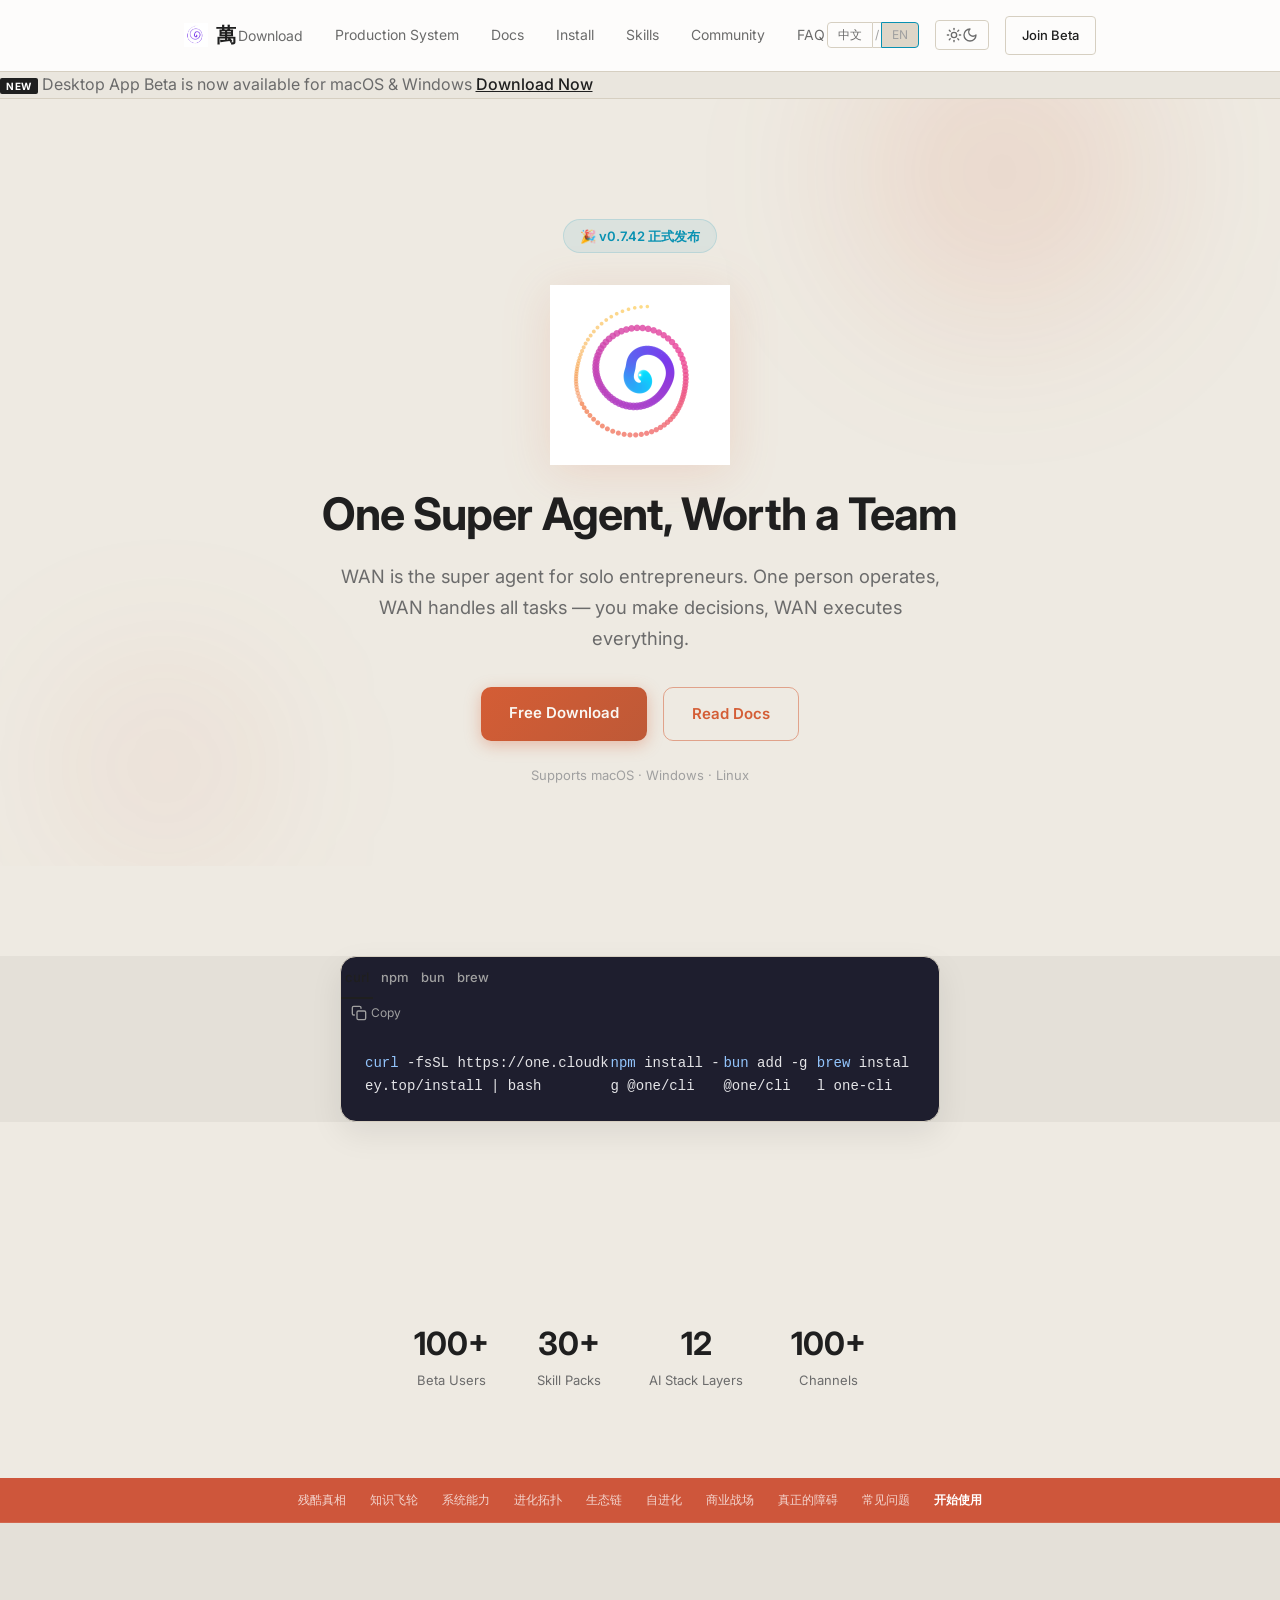
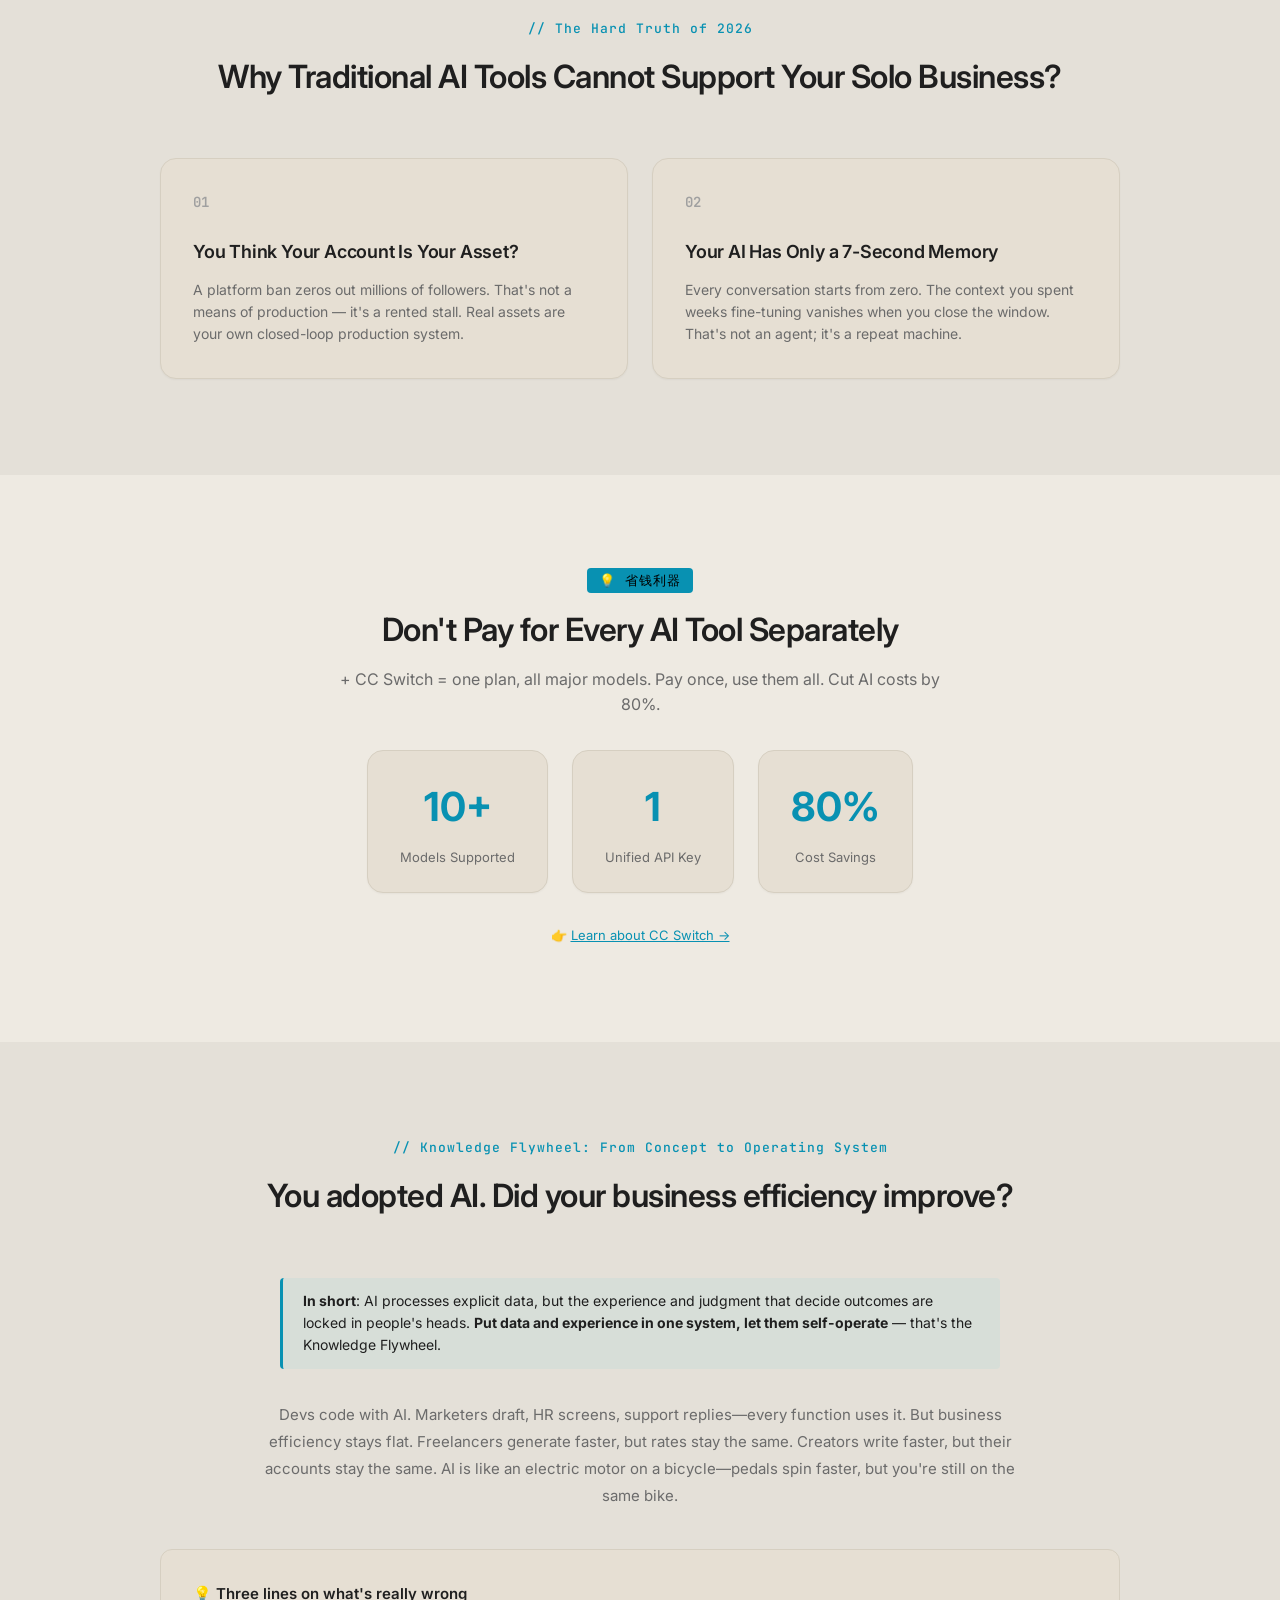
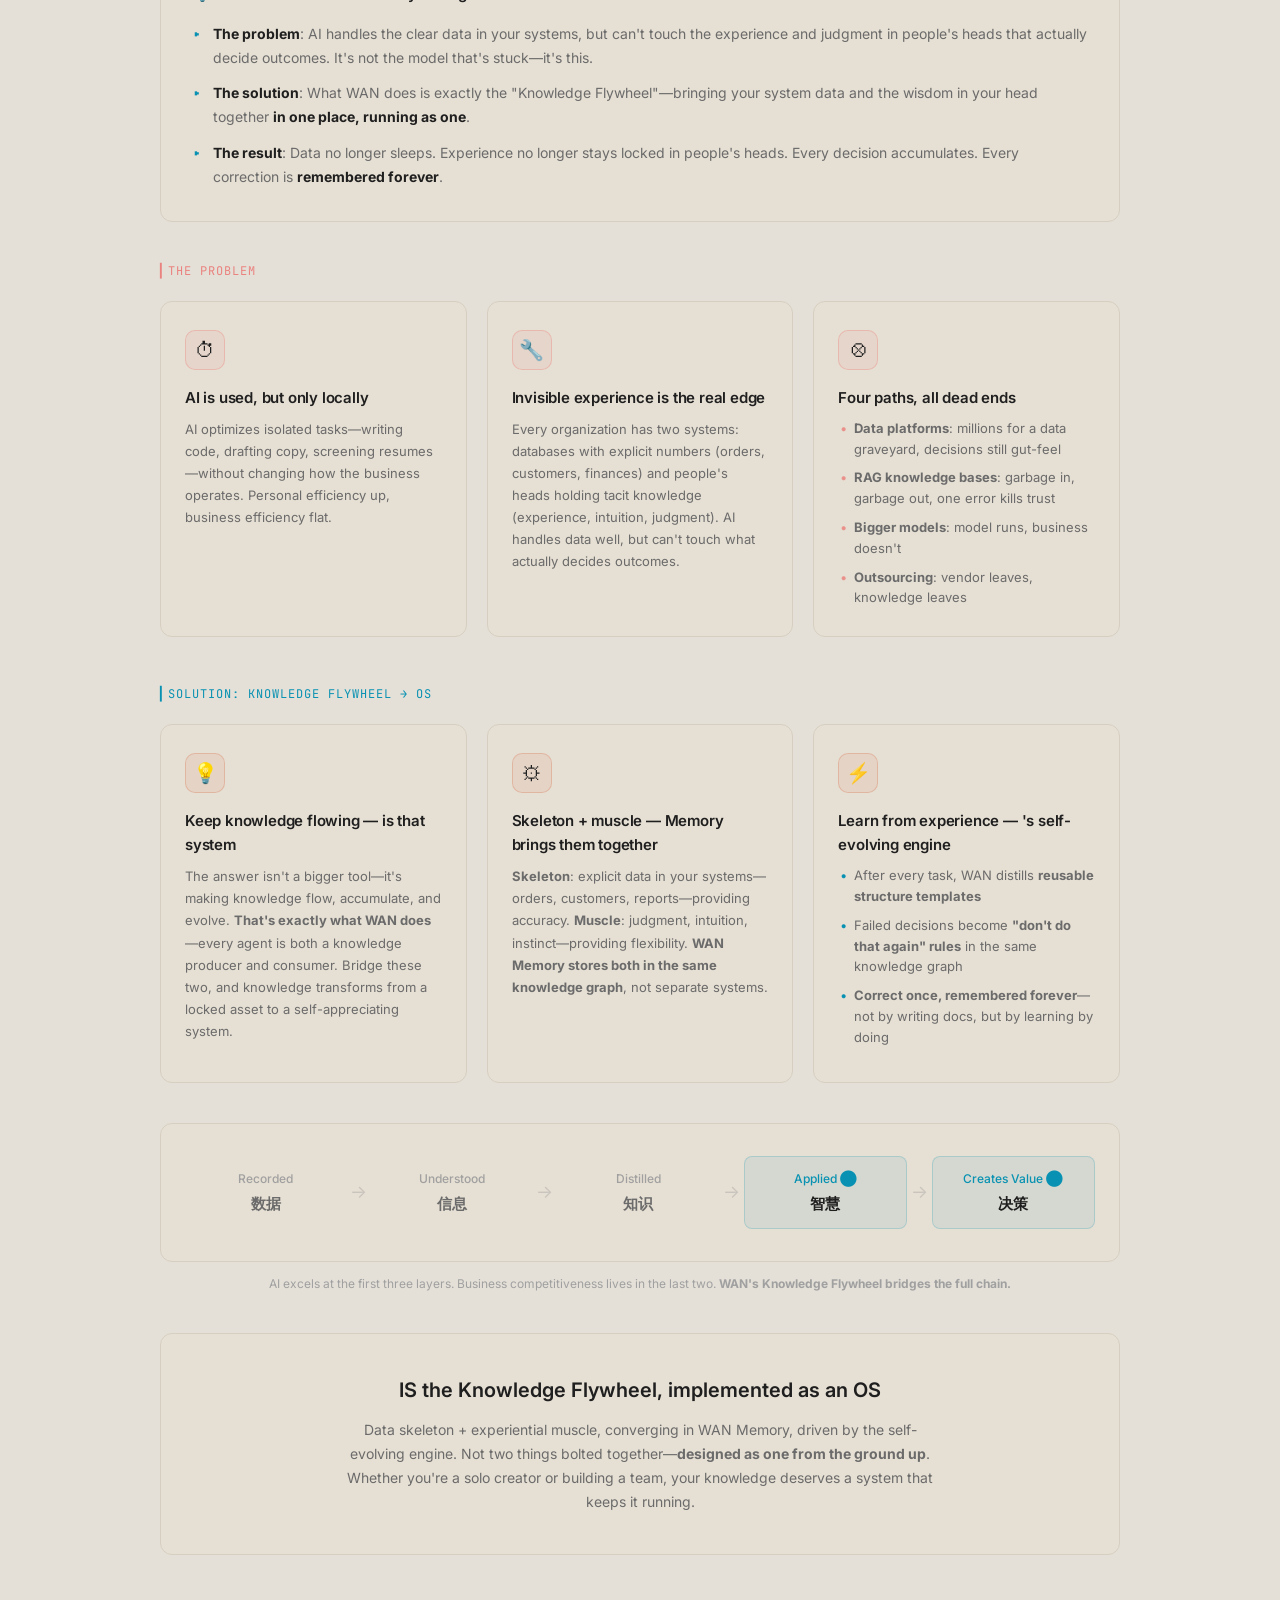
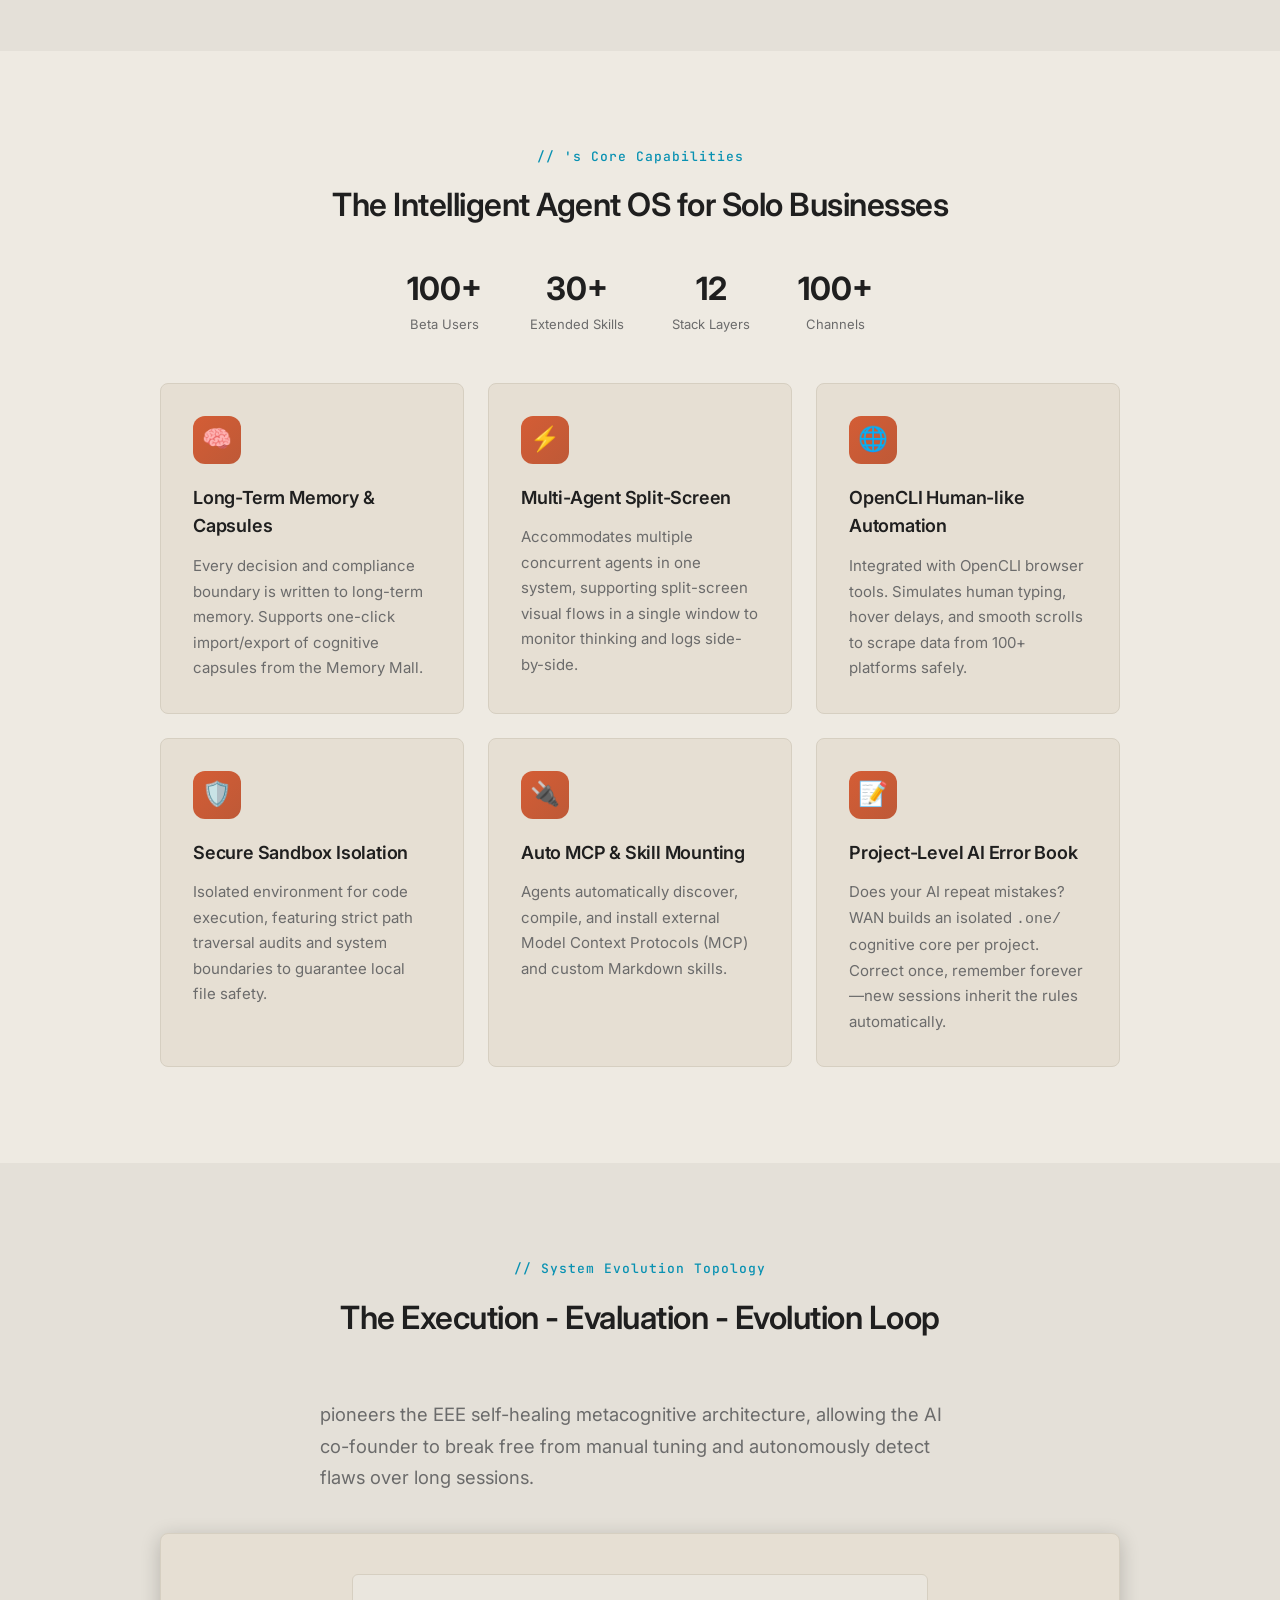
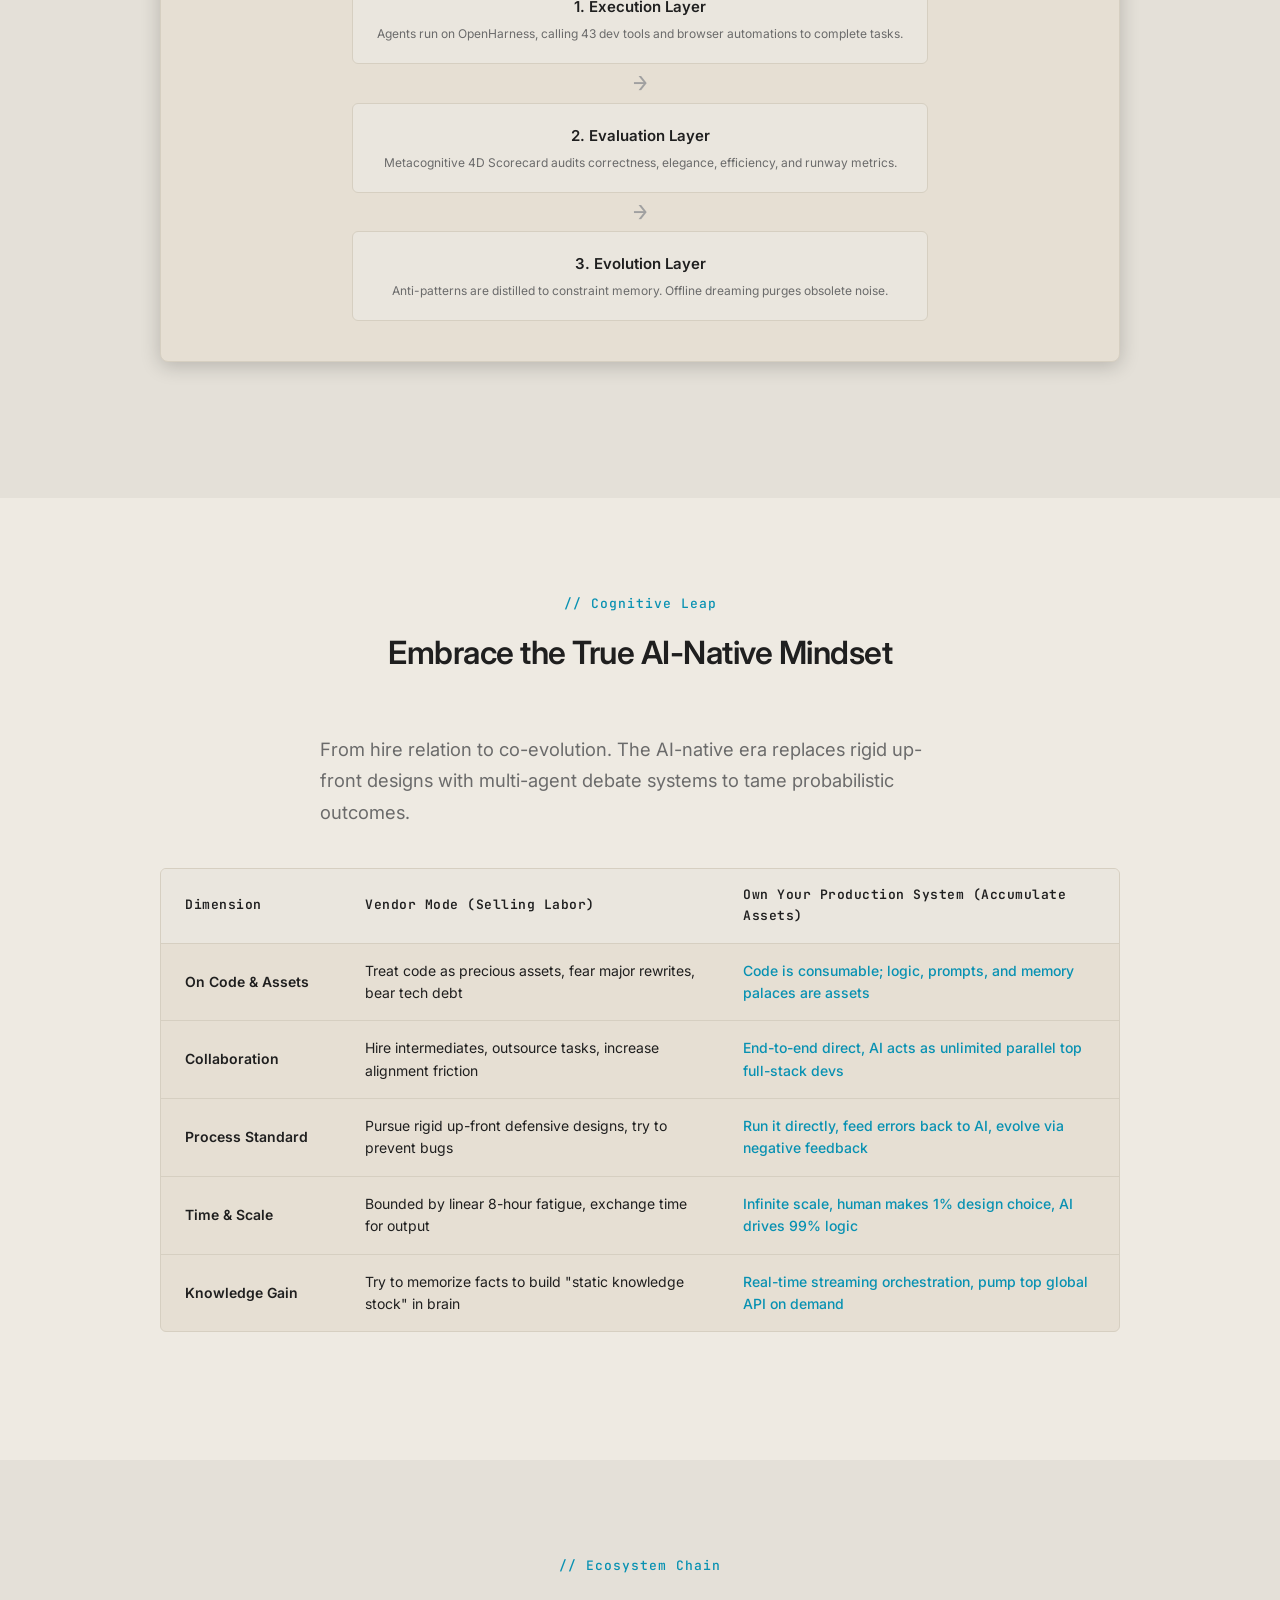
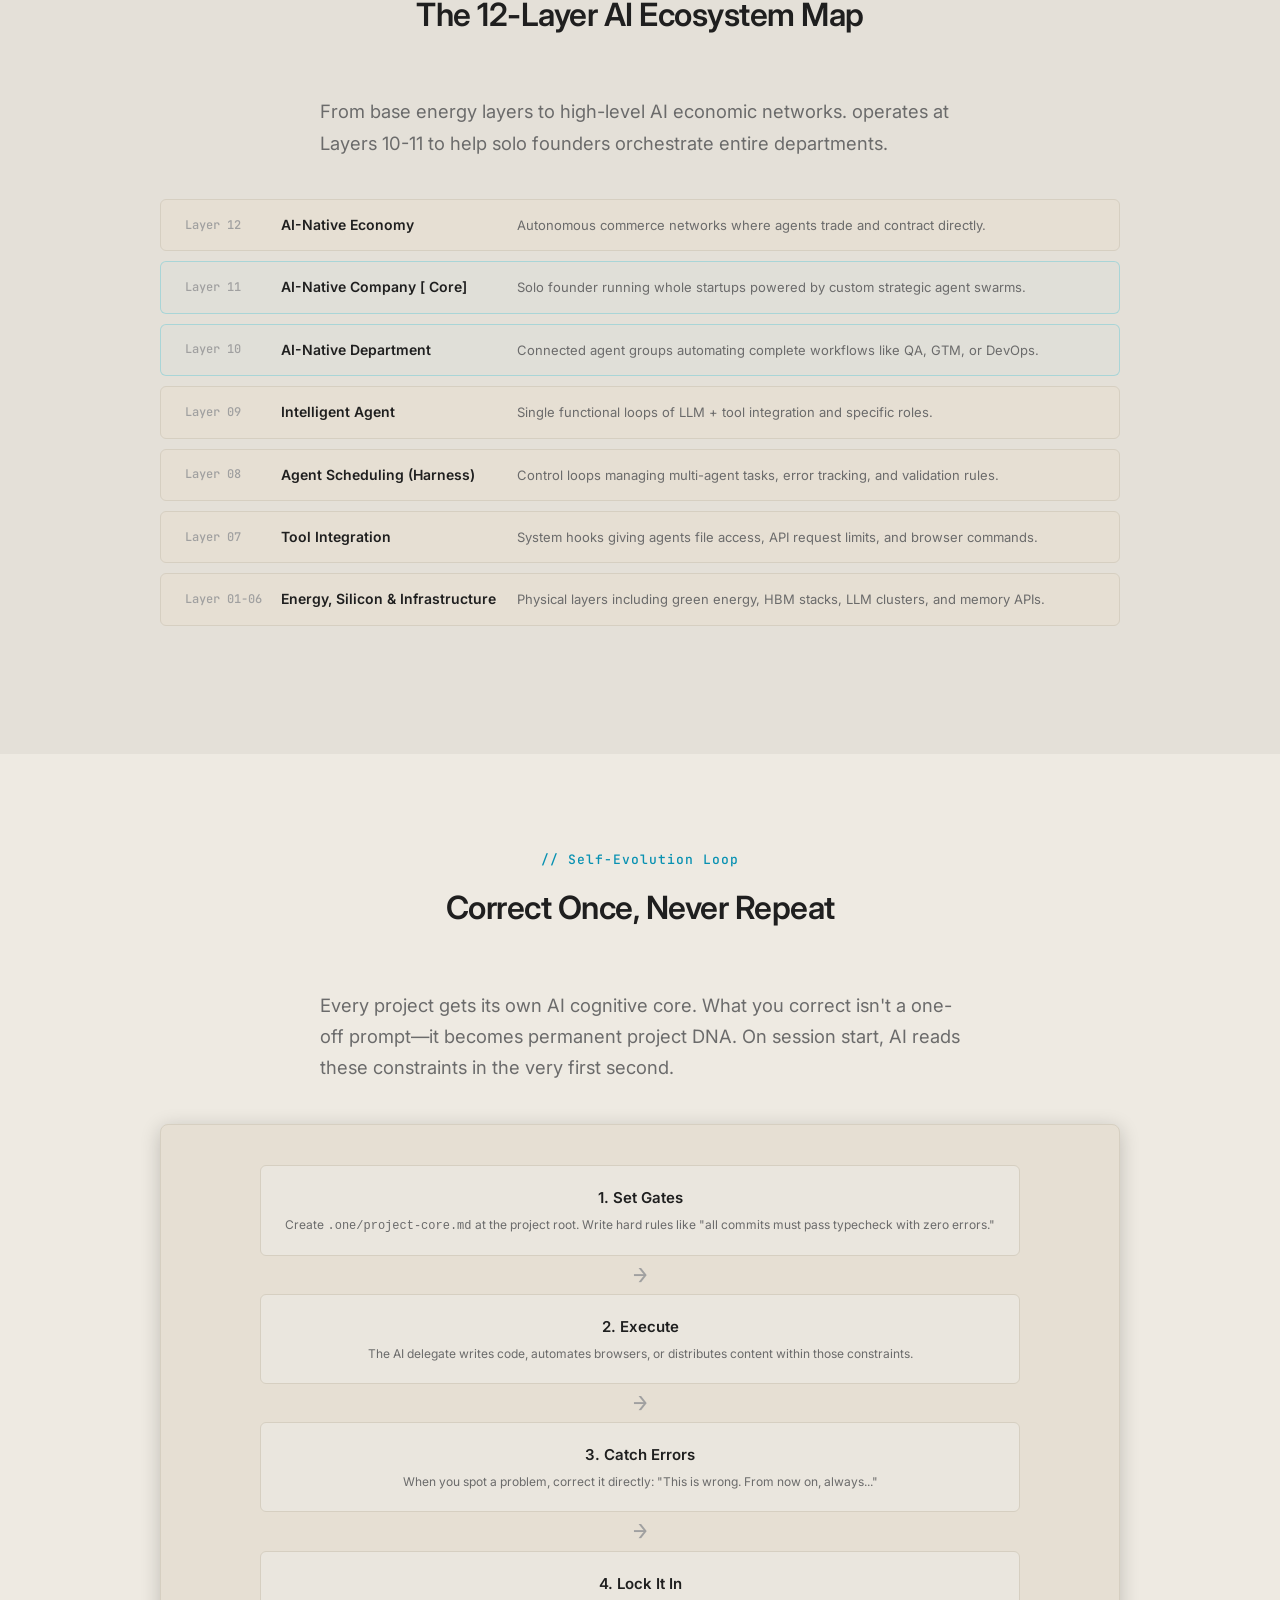
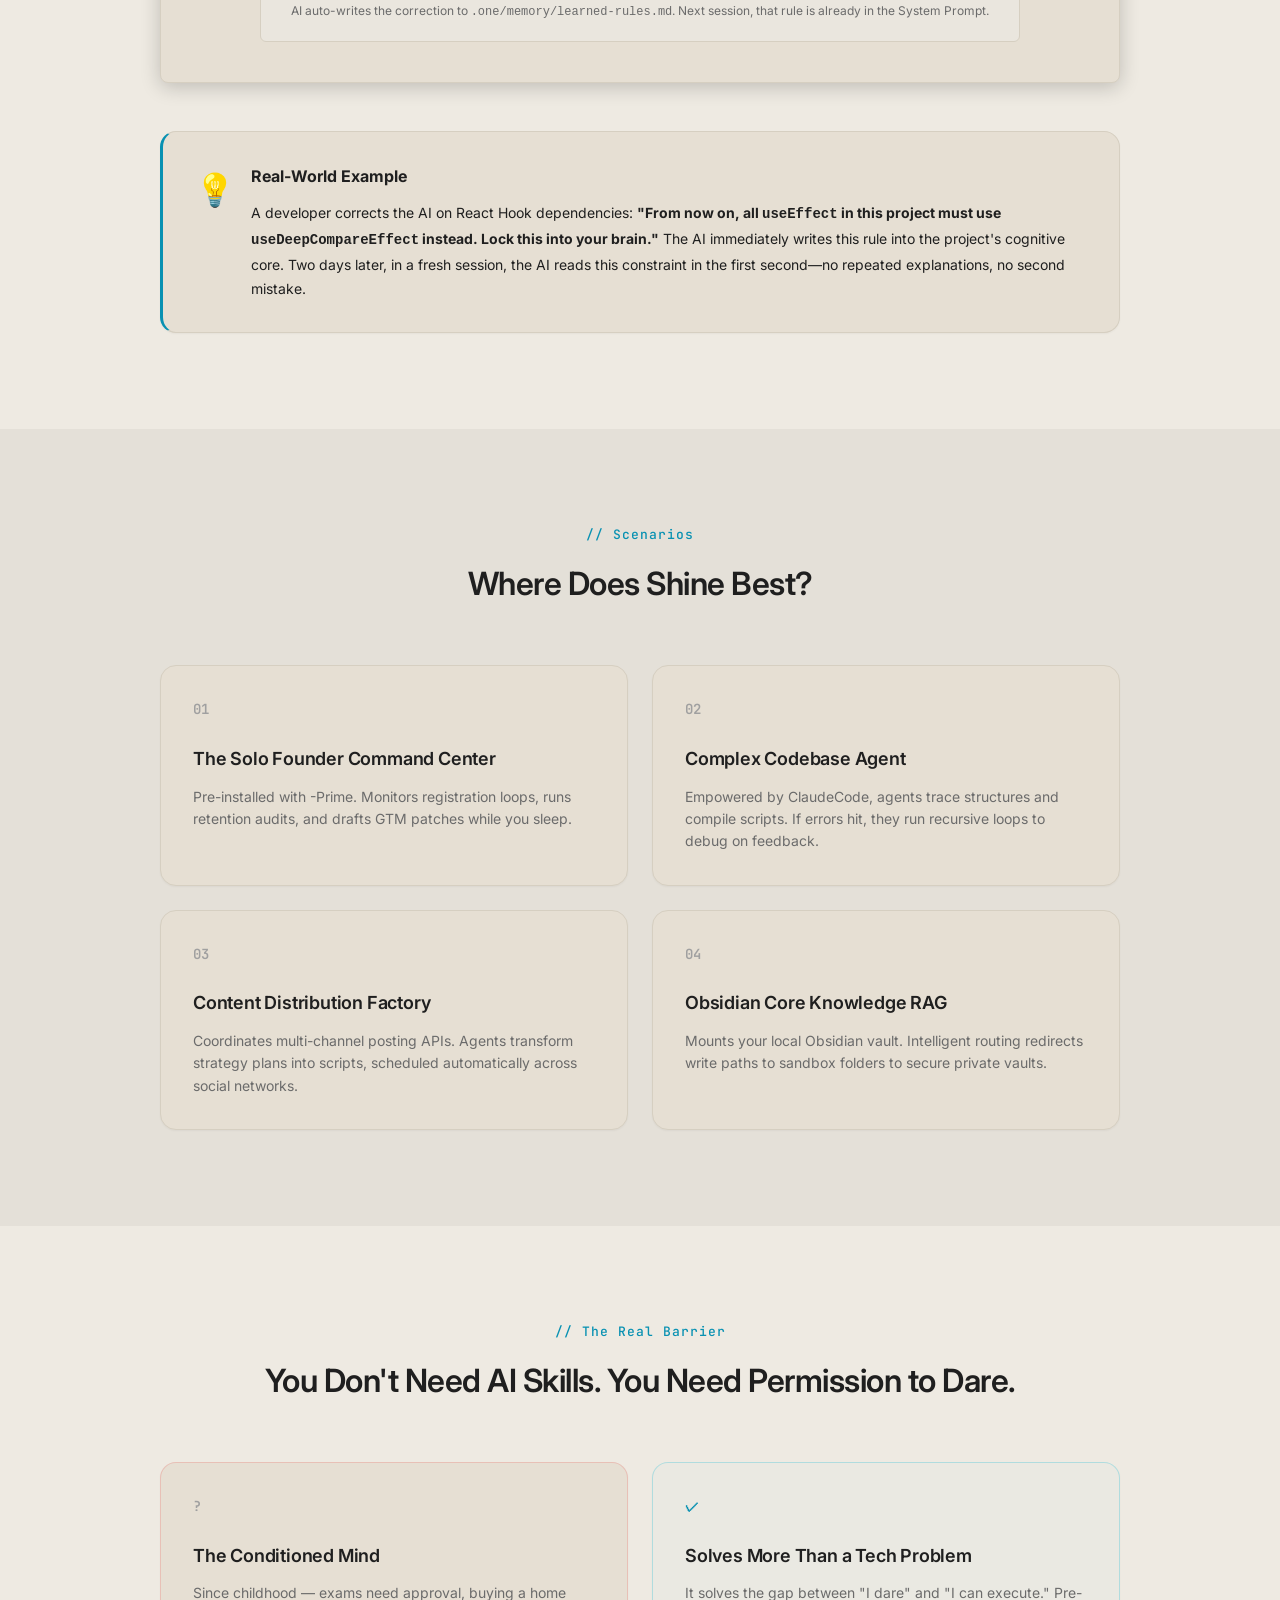
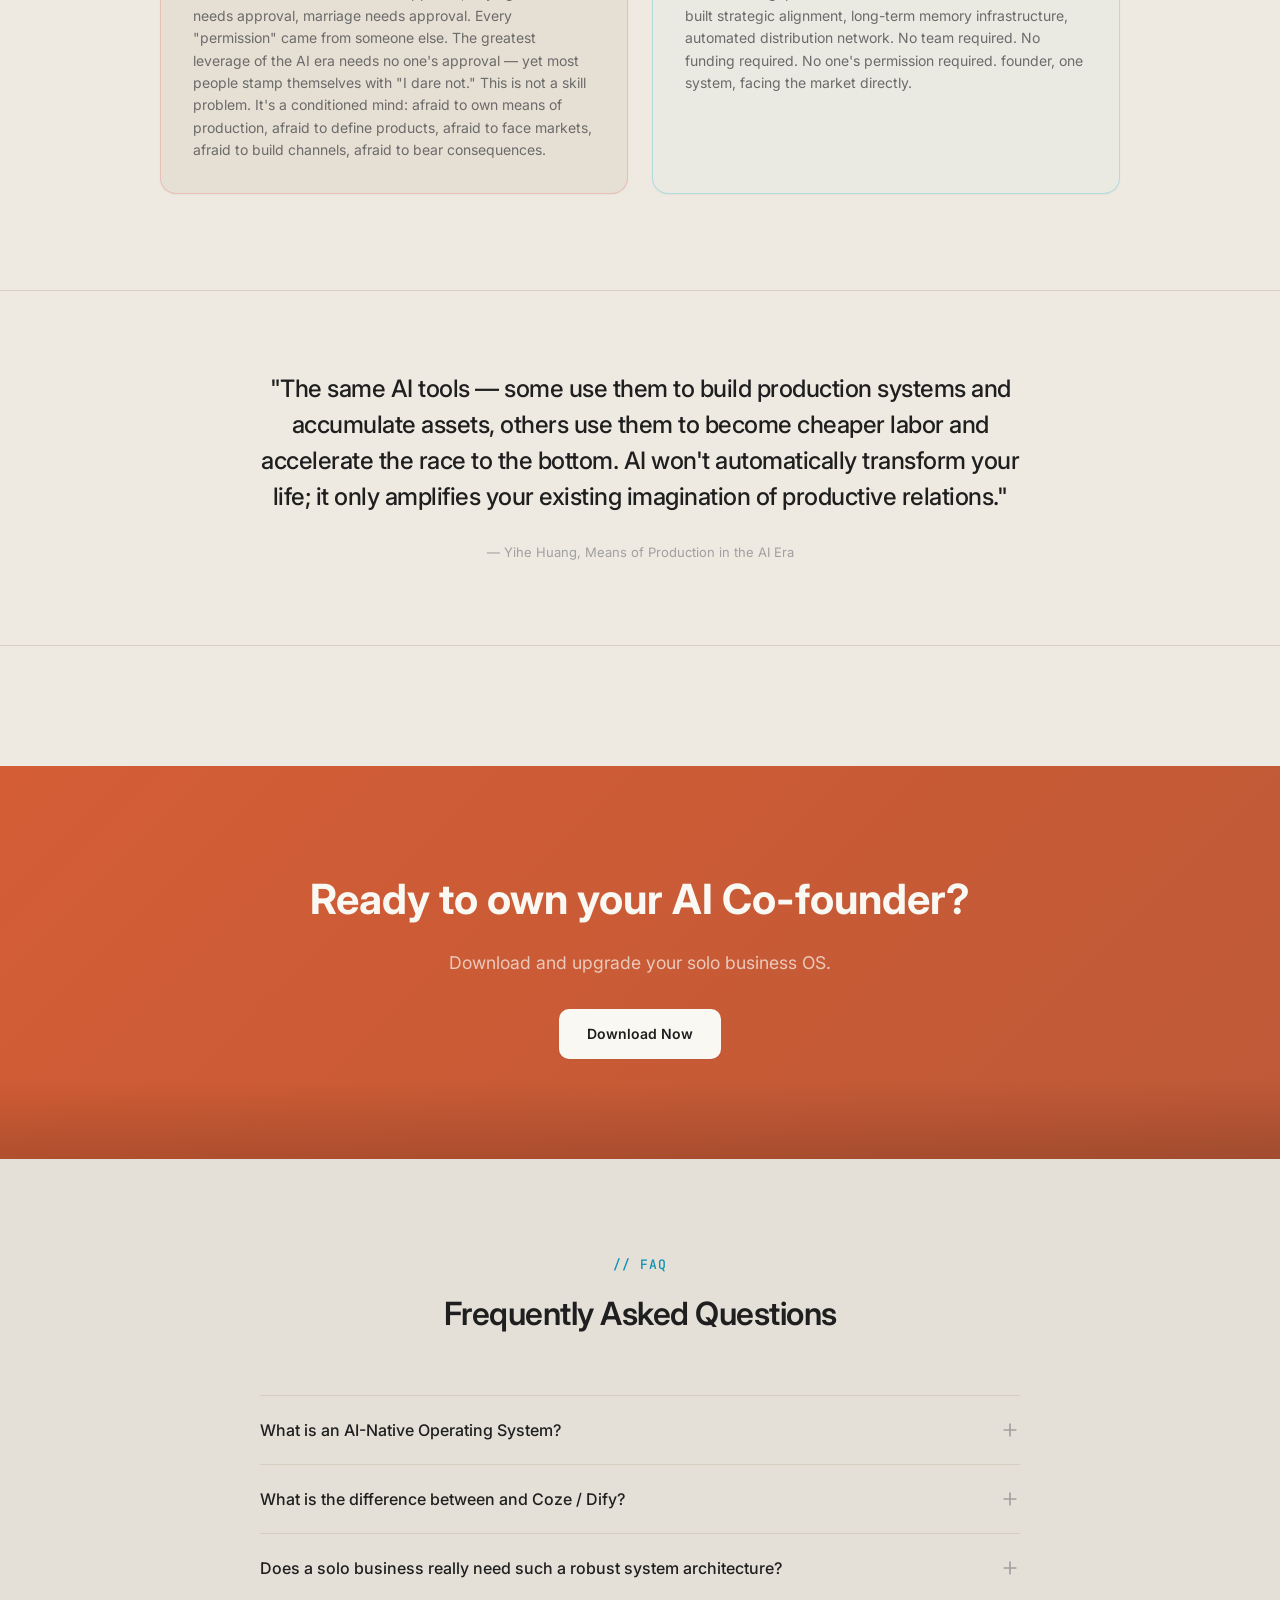
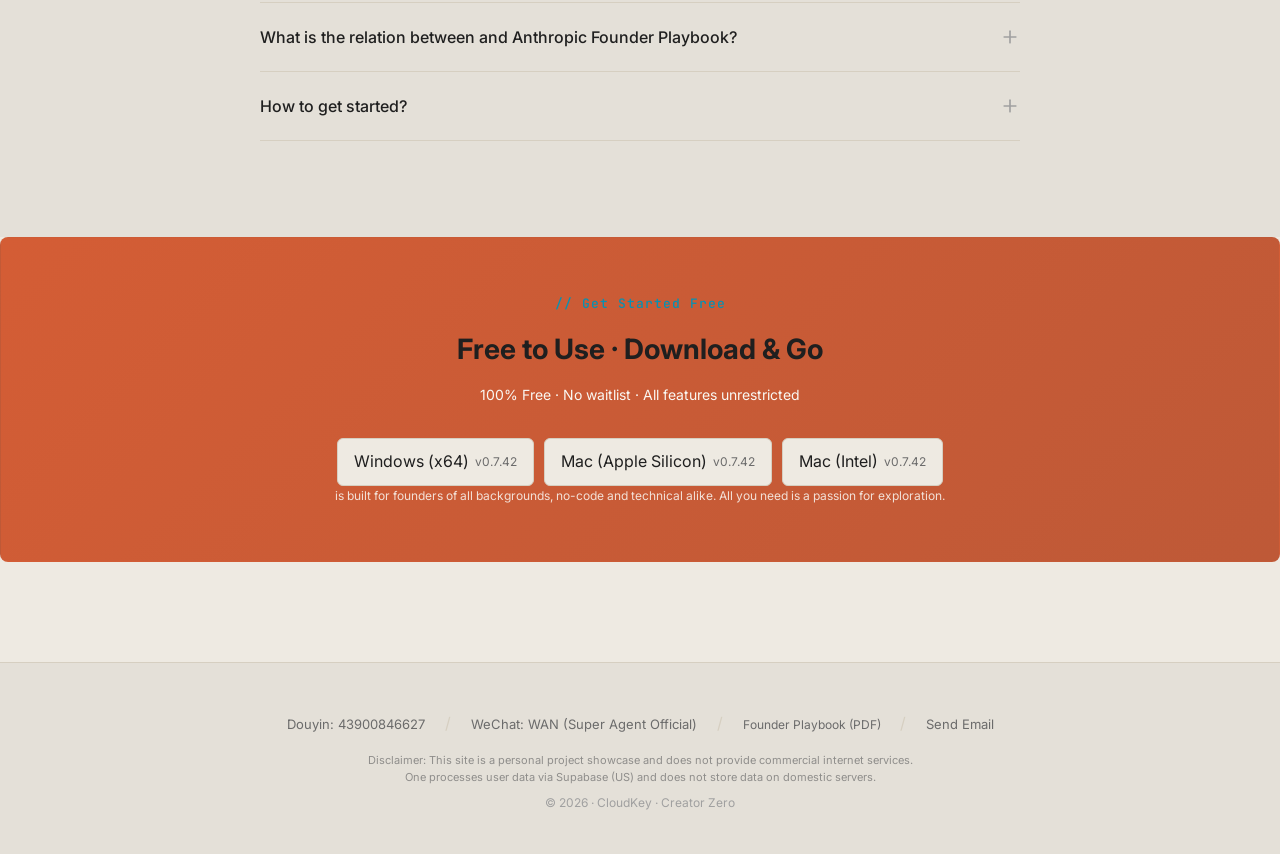
==== index.html @ 22bb90ff "chore: bump download links to v0.7.42" ====
<!DOCTYPE html>
<html lang="zh-CN">
<head>
 <meta charset="UTF-8">
 <meta name="viewport" content="width=device-width, initial-scale=1.0">
 <title>万 — 一人公司的超级智能体 · AI 原生操作系统</title>
 <meta name="description" content="万 是面向个体创业者的超级智能体。一人操作，万帮你完成所有工作——用超级智能体替代雇佣，一个人管理整个公司。支持多种主流AI模型统一调度。">
 <meta name="keywords" content="AI员工,一人公司,AI公司操作系统,AI团队管理,AI原生创业,个体创业,AI Workforce,OpenHarness,ClaudeCode,自进化,CCSwitch,多模型管理">
 
 <!-- hreflang for bilingual site -->
 <link rel="alternate" hreflang="zh-CN" href="https://one.cloudkey.top/">
 <link rel="alternate" hreflang="en" href="https://one.cloudkey.top/?lang=en">
 <link rel="alternate" hreflang="x-default" href="https://one.cloudkey.top/">

 <!-- Open Graph / Facebook / AI Crawlers -->
 <meta property="og:type" content="website">
 <meta property="og:url" content="https://one.cloudkey.top/">
 <meta property="og:title" content="万 — 一人公司的超级智能体 · AI 原生操作系统">
 <meta property="og:description" content="万 是面向个体创业者的超级智能体。一人操作，万帮你完成所有工作——用超级智能体替代雇佣，一个人管理整个公司。支持多种主流AI模型统一调度。">
 <meta property="og:image" content="https://one.cloudkey.top/assets/og-image.png">

 <!-- Twitter -->
 <meta property="twitter:card" content="summary_large_image">
 <meta property="twitter:url" content="https://one.cloudkey.top/">
 <meta property="twitter:title" content="万 — 一人公司的超级智能体 · AI 原生操作系统">
 <meta property="twitter:description" content="万 是面向个体创业者的超级智能体。一人操作，万帮你完成所有工作——用超级智能体替代雇佣，一个人管理整个公司。支持多种主流AI模型统一调度。">
 <meta property="twitter:image" content="https://one.cloudkey.top/assets/og-image.png">

 <!-- Modern Typography: Inter & JetBrains Mono -->
 <link rel="preconnect" href="https://fonts.googleapis.com">
 <link rel="preconnect" href="https://fonts.gstatic.com" crossorigin>
 <link href="https://fonts.googleapis.com/css2?family=Inter:wght@300;400;500;600;700&family=JetBrains+Mono:wght@400;500&display=swap" rel="stylesheet" media="print" onload="this.media='all'">
 <noscript><link href="https://fonts.googleapis.com/css2?family=Inter:wght@300;400;500;600;700&family=JetBrains+Mono:wght@400;500&display=swap" rel="stylesheet"></noscript>
 
 <link rel="stylesheet" href="assets/style.css?v=docs-margin960">
 <link rel="icon" type="image/png" href="/favicon.png">
 
 <script type="application/ld+json">
 {
 "@context": "https://schema.org",
 "@graph": [
 {
 "@type": "SoftwareApplication",
 "@id": "https://one.cloudkey.top/#software",
 "name": "万",
 "applicationCategory": "BusinessApplication",
 "operatingSystem": "macOS, Windows, Linux",
 "description": "WAN is the AI Company OS for solo entrepreneurs. AI employees replace hiring — strategy, operations, content, tech, and customer service, all coordinated by AI. WAN subscription, multiple mainstream AI models supported.",
 "url": "https://one.cloudkey.top",
 "softwareRequirements": "macOS, Windows, Linux",
 "applicationSuite": "OpenHarness Workstation",
 "featureList": "AI workforce management, long-term memory, multi-model orchestration, EEE self-evolution loop, 12-layer AI ecology, workflow automation, CC Switch model routing",
 "author": {
 "@type": "Person",
 "name": "0号元创世 (Creator Zero)"
 }
 },
 {
 "@type": "FAQPage",
 "@id": "https://one.cloudkey.top/#faq",
 "mainEntity": [
 {
 "@type": "Question",
 "name": "什么是 AI 原生操作系统？ / What is an AI-Native Operating System?",
 "acceptedAnswer": {
 "@type": "Answer",
 "text": "AI 原生操作系统是一个以大模型为内核、以长期记忆为底座、以策略对齐为约束的完整代码/任务执行环境。它让创始人从每天手动喂提示词升级为用公司战略驱动 AI 自主解决问题。 / An AI-Native Operating System is not just a chat dialog. It is a complete task execution environment with large models as its kernel, long-term memory as its foundation, and strategic alignment as its constraints."
 }
 },
 {
 "@type": "Question",
 "name": "万 和 Coze / Dify 有什么区别？ / What is the difference between WAN and Coze / Dify?",
 "acceptedAnswer": {
 "@type": "Answer",
 "text": "Coze 和 Dify 属于应用开发和工作流引擎平台，适合构建对话式机器人。而 WAN 是一个完整的 AI 原生操作系统（一人公司的经营中枢），深度整合了本地文件系统、浏览器自动化、长期记忆链条和多智能体分屏，提供系统级自动执行能力。 / Coze and Dify are workflow engine platforms. WAN is a complete AI-Native OS (command center for solo businesses) integrating local files, browser automations, memory chains, and multi-agent split-screen controls."
 }
 },
 {
 "@type": "Question",
 "name": "一人公司真的需要这么重的系统架构吗？ / Does a solo business really need such a robust system architecture?",
 "acceptedAnswer": {
 "@type": "Answer",
 "text": "在 AI 时代，没有系统架构的一人公司本质上是在用人的肉身精力对抗自动化流水线。万 的骨架能够让一个独立创始人拥有规范化团队的作战实力。 / A solo business without architecture uses human energy to compete with automation lines. WAN's skeleton enables a solo founder to have the operational strength of a structured team."
 }
 },
 {
 "@type": "Question",
 "name": "万 和 Anthropic 创始人手册是什么关系？ / What is the relation between WAN and Anthropic Founder Playbook?",
 "acceptedAnswer": {
 "@type": "Answer",
 "text": "Anthropic 发布的《创始人手册：打造 AI 原生创业公司》是新一代公司建设的方法论指引。万 则是这个方法论的直接落地系统——我们把手册中关于记忆、策略约束和自主决策的框架，内化为了 万 的系统原语。 / The Playbook is the blueprint; WAN is the engine implementing memory, policy constraints, and autonomous decision-making."
 }
 },
 {
 "@type": "Question",
 "name": "如何申请加入 Private Beta 体验？ / How to apply to join the Private Beta experience?",
 "acceptedAnswer": {
 "@type": "Answer",
 "text": "目前 万 处于 MVP 封闭公测阶段，首批仅限 100 个内测名额。填写本页最下方的申请表单即可进入等待名单。 / Currently, WAN is in the MVP private beta stage. Fill out the application form at the bottom of the page to join the waitlist."
 }
 },
 {
 "@type": "Question",
 "name": "万 需要为每个 AI 模型单独付费吗？ / Do I need to pay separately for each AI model in WAN?",
 "acceptedAnswer": {
 "@type": "Answer",
 "text": "不需要。万 集成了 CC Switch 多模型路由系统，一个方案即可调用多种主流AI模型，按需切换，无需为每个平台单独付费。 / No. WAN integrates CC Switch for multi-model routing — one plan covers multiple mainstream AI models. Switch between models freely without paying for each platform separately."
 }
 }
 ]
 }
 ]
 }
 </script>
</head>
<body class="theme-warm lang-zh">
 <script>
 // Immediately set language and theme from localStorage to avoid FOUC
 (function() {
 const savedLang = localStorage.getItem('one-lang');
 if (savedLang) {
 document.body.classList.remove('lang-zh', 'lang-en');
 document.body.classList.add('lang-' + savedLang);
 } else {
 const userLang = navigator.language || navigator.userLanguage;
 if (userLang && !userLang.startsWith('zh')) {
 document.body.classList.remove('lang-zh');
 document.body.classList.add('lang-en');
 }
 }
 // Unified theme system: theme-dark | theme-warm
 const savedTheme = localStorage.getItem('one-theme');
 const preferred = window.matchMedia('(prefers-color-scheme: light)').matches ? 'warm' : 'dark';
 const theme = savedTheme || preferred;
 document.body.classList.remove('theme-dark', 'theme-warm');
 document.body.classList.add('theme-' + theme);
 })();
 </script>
 <!-- Top Announcement Banner -->
 <div class="banner">
 <span class="banner-badge">NEW</span>
 <span class="banner-text">
 <span class="lang-zh">桌面应用 Beta 版现已推出，支持 macOS & Windows</span>
 <span class="lang-en">Desktop App Beta is now available for macOS & Windows</span>
 </span>
 <a href="javascript:void(0)" onclick="document.getElementById('downloadModal').classList.add('active')" class="banner-link">
 <span class="lang-zh">立即下载</span>
 <span class="lang-en">Download Now</span>
 </a>
 </div>

 <!-- Sticky Header -->
 <header class="header" id="main-header">
 <div class="wrapper">
 <a href="#" class="logo">
 <img src="assets/one_logo_mark.png" alt="萬 Logo" class="logo-img" width="24" height="24">
 <span>萬</span>
 </a>
 <nav class="nav-menu">
 <div class="nav-dropdown">
 <a href="javascript:void(0)">
 <span class="lang-zh">下载应用</span>
 <span class="lang-en">Download</span>
 </a>
 <div class="nav-dropdown-content">
 <a id="download-win" href="https://pub-50802a16630648dcab0c292c0d32d9fe.r2.dev/Wan%20Setup%200.7.42.exe">Windows (x64) v0.7.42</a>
 <a id="download-mac-arm" href="https://pub-50802a16630648dcab0c292c0d32d9fe.r2.dev/Wan-0.7.42-arm64.dmg">Mac (Apple Silicon) v0.7.42</a>
 <a id="download-mac-intel" href="https://pub-50802a16630648dcab0c292c0d32d9fe.r2.dev/Wan-0.7.42-x64.dmg">Mac (Intel) v0.7.42</a>
 </div>
 </div>
 <a href="#features">
 <span class="lang-zh">生产系统</span>
 <span class="lang-en">Production System</span>
 </a>
 <a href="docs.html">
 <span class="lang-zh">技术文档</span>
 <span class="lang-en">Docs</span>
 </a>
 <a href="install.html">
 <span class="lang-zh">安装指南</span>
 <span class="lang-en">Install</span>
 </a>
 <a href="store.html">
 <span class="lang-zh">技能集市</span>
 <span class="lang-en">Skills</span>
 </a>
 <a href="community.html">
 <span class="lang-zh">社区</span>
 <span class="lang-en">Community</span>
 </a>
 <a href="#faq">
 <span class="lang-zh">常见问题</span>
 <span class="lang-en">FAQ</span>
 </a>
 </nav>
 <div class="nav-actions">
 <div class="lang-toggle" id="lang-toggle">
 <button class="lang-btn active" data-lang="zh" onclick="setLanguage('zh')">中文</button>
 <span class="lang-divider">/</span>
 <button class="lang-btn" data-lang="en" onclick="setLanguage('en')">EN</button>
 </div> <button class="theme-toggle-btn" id="theme-toggle" aria-label="Toggle Theme">
 <svg class="icon-sun" width="16" height="16" viewBox="0 0 24 24" fill="none" stroke="currentColor" stroke-width="2" stroke-linecap="round" stroke-linejoin="round"><circle cx="12" cy="12" r="4"></circle><path d="M12 2v2"></path><path d="M12 20v2"></path><path d="M4.93 4.93l1.41 1.41"></path><path d="M17.66 17.66l1.41 1.41"></path><path d="M2 12h2"></path><path d="M20 12h2"></path><path d="M6.34 17.66l-1.41 1.41"></path><path d="M19.07 4.93l-1.41 1.41"></path></svg>
 <svg class="icon-moon" width="16" height="16" viewBox="0 0 24 24" fill="none" stroke="currentColor" stroke-width="2" stroke-linecap="round" stroke-linejoin="round"><path d="M12 3a6 6 0 0 0 9 9 9 9 0 1 1-9-9Z"></path></svg>
 </button>
 <a href="#waitlist" class="btn-nav">
 <span class="lang-zh">加入 Beta</span>
 <span class="lang-en">Join Beta</span>
 </a>
 </div>
 </div>
 </header>

 <!-- Main Container -->
 <div class="wrapper">

 <!-- Hero Section -->
 <!-- Hero Section — Warm SaaS Style -->
 <section class="hero" style="padding: 120px 24px 80px; text-align: center;">
 <div class="hero-glow hero-glow-1"></div>
 <div class="hero-glow hero-glow-2"></div>
 <div class="hero-badge">
 <span>🎉 v0.7.42 正式发布</span>
 </div>
 <img src="assets/one_logo_full.png" alt="萬 Logo" style="width: 180px; height: 180px; margin: 0 auto 16px; display: block; filter: drop-shadow(0 8px 24px rgba(212,93,53,0.15));">
 <h1 class="hero-title" style="margin: 24px auto 20px;">
 <span class="lang-zh">一个超级智能体，抵得上一个团队</span>
 <span class="lang-en">One Super Agent, Worth a Team</span>
 </h1>
 <p class="hero-sub" style="margin: 0 auto 32px; max-width: 600px;">
 <span class="lang-zh">万是面向个体创业者的超级智能体。一人操作，万帮你完成所有工作——你只做决策，万执行所有任务。</span>
 <span class="lang-en">WAN is the super agent for solo entrepreneurs. One person operates, WAN handles all tasks — you make decisions, WAN executes everything.</span>
 </p>
 <div class="hero-actions" style="display: flex; gap: 16px; justify-content: center; flex-wrap: wrap; margin-bottom: 24px;">
 <a href="javascript:void(0)" onclick="document.getElementById('downloadModal').classList.add('active')" class="btn-solid">
 <span class="lang-zh">免费下载</span>
 <span class="lang-en">Free Download</span>
 </a>
 <a href="docs.html" class="btn-outline">
 <span class="lang-zh">查看文档</span>
 <span class="lang-en">Read Docs</span>
 </a>
 </div>
 <p style="font-size: 13px; color: var(--text-dark);">
 <span class="lang-zh">支持 macOS · Windows · Linux</span>
 <span class="lang-en">Supports macOS · Windows · Linux</span>
 </p>
 </section>

 <!-- Command Installation Panel -->
 <section class="installation-section">
 <div class="terminal-card">
 <div class="terminal-header">
 <div class="tab-list">
 <button class="tab-btn active" data-tab="curl">curl</button>
 <button class="tab-btn" data-tab="npm">npm</button>
 <button class="tab-btn" data-tab="bun">bun</button>
 <button class="tab-btn" data-tab="brew">brew</button>
 </div>
 <div class="copy-container">
 <button id="copy-btn" class="copy-action-btn" title="复制代码">
 <svg width="16" height="16" viewBox="0 0 24 24" fill="none" stroke="currentColor" stroke-width="2" stroke-linecap="round" stroke-linejoin="round" class="icon-copy"><rect x="9" y="9" width="13" height="13" rx="2" ry="2"></rect><path d="M5 15H4a2 2 0 0 1-2-2V4a2 2 0 0 1 2-2h9a2 2 0 0 1 2 2v1"></path></svg>
 <span class="copy-text">
 <span class="lang-zh">复制</span>
 <span class="lang-en">Copy</span>
 </span>
 </button>
 </div>
 </div>
 <div class="terminal-body">
 <div class="tab-pane active" id="pane-curl">
 <code class="code-line"><span class="c-muted">curl</span> -fsSL https://one.cloudkey.top/install | <span class="c-highlight">bash</span></code>
 </div>
 <div class="tab-pane" id="pane-npm">
 <code class="code-line"><span class="c-muted">npm</span> install -g <span class="c-highlight">@one/cli</span></code>
 </div>
 <div class="tab-pane" id="pane-bun">
 <code class="code-line"><span class="c-muted">bun</span> add -g <span class="c-highlight">@one/cli</span></code>
 </div>
 <div class="tab-pane" id="pane-brew">
 <code class="code-line"><span class="c-muted">brew</span> install <span class="c-highlight">one-cli</span></code>
 </div>
 </div>
 </div>
 </section>

 <!-- Social Proof -->
 <section class="section" style="text-align: center; margin-top: 48px;">
 <div style="display: flex; gap: 48px; justify-content: center; flex-wrap: wrap; align-items: center;">
 <div>
 <div style="font-size: 2rem; font-weight: 700; color: var(--text);">100+</div>
 <div style="font-size: 13px; color: var(--text-muted);">
 <span class="lang-zh">内测用户</span>
 <span class="lang-en">Beta Users</span>
 </div>
 </div>
 <div>
 <div style="font-size: 2rem; font-weight: 700; color: var(--text);">30+</div>
 <div style="font-size: 13px; color: var(--text-muted);">
 <span class="lang-zh">扩展技能</span>
 <span class="lang-en">Skill Packs</span>
 </div>
 </div>
 <div>
 <div style="font-size: 2rem; font-weight: 700; color: var(--text);">12</div>
 <div style="font-size: 13px; color: var(--text-muted);">
 <span class="lang-zh">产业链层级</span>
 <span class="lang-en">AI Stack Layers</span>
 </div>
 </div>
 <div>
 <div style="font-size: 2rem; font-weight: 700; color: var(--text);">100+</div>
 <div style="font-size: 13px; color: var(--text-muted);">
 <span class="lang-zh">渠道覆盖</span>
 <span class="lang-en">Channels</span>
 </div>
 </div>
 </div>
 </section>

 <!-- Anchor Nav -->
 <nav class="anchor-nav" id="anchorNav">
 <a href="#truth">残酷真相</a>
 <a href="#flywheel">知识飞轮</a>
 <a href="#features">系统能力</a>
 <a href="#evolution">进化拓扑</a>
 <a href="#ecosystem">生态链</a>
 <a href="#loop">自进化</a>
 <a href="#scenarios">商业战场</a>
 <a href="#barrier">真正的障碍</a>
 <a href="#faq">常见问题</a>
 <a href="#waitlist">开始使用</a>
 </nav>

 <!-- Crucial Pain Points — condensed to a single hard-hitting block -->
 <section class="section pain-points" id="truth">
 <div class="section-header">
 <span class="section-tag">
 <span class="lang-zh">// 2026 年的残酷真相</span>
 <span class="lang-en">// The Hard Truth of 2026</span>
 </span>
 <h2>
 <span class="lang-zh">为什么传统的 AI 工具无法支撑起你的一人公司？</span>
 <span class="lang-en">Why Traditional AI Tools Cannot Support Your Solo Business?</span>
 </h2>
 </div>
 <div class="grid grid-2">
 <div class="card card-pain">
 <div class="card-num">01</div>
 <h3>
 <span class="lang-zh">你以为账号是你的资产？</span>
 <span class="lang-en">You Think Your Account Is Your Asset?</span>
 </h3>
 <p>
 <span class="lang-zh">平台一封，百万粉丝归零。那不是生产资料，那是租来的摊位。真正的生产资料，是一套属于你自己的、可持续运转的生产系统——从内容产出、分发触达到复盘迭代，闭环掌控在自己手里。</span>
 <span class="lang-en">A platform ban zeros out millions of followers. That's not a means of production — it's a rented stall. Real assets are your own closed-loop production system.</span>
 </p>
 </div>
 <div class="card card-pain">
 <div class="card-num">02</div>
 <h3>
 <span class="lang-zh">你的 AI 只有 7 秒记忆</span>
 <span class="lang-en">Your AI Has Only a 7-Second Memory</span>
 </h3>
 <p>
 <span class="lang-zh">每次对话都从零开始。花了几周调试的上下文，关掉窗口就全部归零。这不叫智能体，这只是一台复读机。</span>
 <span class="lang-en">Every conversation starts from zero. The context you spent weeks fine-tuning vanishes when you close the window. That's not an agent; it's a repeat machine.</span>
 </p>
 </div>
 </div>
 </section>

 <!-- CC Switch Cost Saver -->
 <section class="section" style="background: var(--bg-dark);" id="flywheel">
 <div class="section-header" style="margin-bottom: 32px;">
 <span class="section-tag">
 <span style="background: var(--accent); color: #000; padding: 4px 12px; border-radius: 4px;">💡 省钱利器</span>
 </span>
 <h2 style="margin-top: 12px;">
 <span class="lang-zh">你不需要为每个 AI 工具单独付费</span>
 <span class="lang-en">Don't Pay for Every AI Tool Separately</span>
 </h2>
 <p style="max-width: 640px; margin: 12px auto 0; color: var(--text-muted);">
 <span class="lang-zh"> + CC Switch = 一个方案，调用所有主流模型。按需切换，成本直降 80%。</span>
 <span class="lang-en"> + CC Switch = one plan, all major models. Pay once, use them all. Cut AI costs by 80%.</span>
 </p>
 </div>
 <div style="display: flex; gap: 24px; justify-content: center; flex-wrap: wrap;">
 <div class="card" style="text-align: center; padding: 24px 32px; min-width: 140px;">
 <div style="font-size: 2.5rem; font-weight: 700; color: var(--accent);">10+</div>
 <div style="font-size: 13px; color: var(--text-muted); margin-top: 8px;">
 <span class="lang-zh">主流模型覆盖</span>
 <span class="lang-en">Models Supported</span>
 </div>
 </div>
 <div class="card" style="text-align: center; padding: 24px 32px; min-width: 140px;">
 <div style="font-size: 2.5rem; font-weight: 700; color: var(--accent);">1</div>
 <div style="font-size: 13px; color: var(--text-muted); margin-top: 8px;">
 <span class="lang-zh">统一 API 密钥</span>
 <span class="lang-en">Unified API Key</span>
 </div>
 </div>
 <div class="card" style="text-align: center; padding: 24px 32px; min-width: 140px;">
 <div style="font-size: 2.5rem; font-weight: 700; color: var(--accent);">80%</div>
 <div style="font-size: 13px; color: var(--text-muted); margin-top: 8px;">
 <span class="lang-zh">成本节约</span>
 <span class="lang-en">Cost Savings</span>
 </div>
 </div>
 </div>
 <div style="margin-top: 32px; font-size: 13px; color: var(--text-muted); text-align: center;">
 <span class="lang-zh">👉 <a href="https://ccswitch.io" target="_blank" style="color: var(--accent); text-decoration: underline;">了解 CC Switch →</a></span>
 <span class="lang-en">👉 <a href="https://ccswitch.io" target="_blank" style="color: var(--accent); text-decoration: underline;">Learn about CC Switch →</a></span>
 </div>
 </section>

 <!-- WAN's Positioning: Knowledge Flywheel Modular Layout -->
 <section class="section production-system">
 <div class="section-header">
 <span class="section-tag">
 <span class="lang-zh">// 知识飞轮：从理念到操作系统</span>
 <span class="lang-en">// Knowledge Flywheel: From Concept to Operating System</span>
 </span>
 <h2>
 <span class="lang-zh">你上了 AI，经营效率变了吗？</span>
 <span class="lang-en">You adopted AI. Did your business efficiency improve?</span>
 </h2>
 </div>

 <div class="tldr-box" style="max-width: 720px; margin: 0 auto 32px; padding: 12px 20px; background: rgba(6, 182, 212, 0.06); border-left: 3px solid var(--accent); border-radius: 4px; font-size: 14px; line-height: 1.6;">
 <span class="lang-zh"><strong>一句话</strong>：AI 帮你处理明面上的数据，但真正决定输赢的经验和判断力被锁在人脑里。<strong>把数据和经验放在同一个系统里，让它们自我运转</strong>——这就是知识飞轮。</span>
 <span class="lang-en"><strong>In short</strong>: AI processes explicit data, but the experience and judgment that decide outcomes are locked in people's heads. <strong>Put data and experience in one system, let them self-operate</strong> — that's the Knowledge Flywheel.</span>
 </div>

 <p class="narrow-text" style="margin-bottom: 40px;">
 <span class="lang-zh">程序员用 AI 写代码，市场部做方案，HR 筛简历，客服回消息——每个环节都在用。但经营效率没变。自由设计师出图快了，报价不变；自媒体人写稿快了，账号不变。AI 像给自行车装了个电动马达——踏板转得快了，但车还是那辆车。</span>
 <span class="lang-en">Devs code with AI. Marketers draft, HR screens, support replies—every function uses it. But business efficiency stays flat. Freelancers generate faster, but rates stay the same. Creators write faster, but their accounts stay the same. AI is like an electric motor on a bicycle—pedals spin faster, but you're still on the same bike.</span>
 </p>

 <!-- Core Insights -->
 <div class="core-insight">
 <h3><span class="lang-zh">💡 三句话说清问题在哪</span><span class="lang-en">💡 Three lines on what's really wrong</span></h3>
 <div class="core-insight-items">
 <p>
 <span class="lang-zh"><strong>问题</strong>：AI 能处理系统里明明白白的数据，但啃不动人脑子里那些真正决定输赢的经验和判断力。卡住的不是模型，是这个。</span>
 <span class="lang-en"><strong>The problem</strong>: AI handles the clear data in your systems, but can't touch the experience and judgment in people's heads that actually decide outcomes. It's not the model that's stuck—it's this.</span>
 </p>
 <p>
 <span class="lang-zh"><strong>解法</strong>：万 做的就是"知识飞轮"——把你系统里的数据和脑子里的经验，放在<strong>同一个地方运转</strong>。</span>
 <span class="lang-en"><strong>The solution</strong>: What WAN does is exactly the "Knowledge Flywheel"—bringing your system data and the wisdom in your head together <strong>in one place, running as one</strong>.</span>
 </p>
 <p>
 <span class="lang-zh"><strong>结果</strong>：数据不再沉睡，经验不再锁在人脑里。每次决策都在沉淀，每次修正都被<strong>永久记住</strong>。</span>
 <span class="lang-en"><strong>The result</strong>: Data no longer sleeps. Experience no longer stays locked in people's heads. Every decision accumulates. Every correction is <strong>remembered forever</strong>.</span>
 </p>
 </div>
 </div>

 <!-- Problem Analysis -->
 <span class="section-sub-label problem-label">
 <span class="lang-zh">▎困境分析</span>
 <span class="lang-en">▎The Problem</span>
 </span>
 <div class="insight-grid">
 <div class="insight-card problem">
 <div class="card-icon">⏱</div>
 <h4>
 <span class="lang-zh">AI 用上了，但只改了局部</span>
 <span class="lang-en">AI is used, but only locally</span>
 </h4>
 <p>
 <span class="lang-zh">AI 应用局限于优化局部环节（写代码、写文案、筛简历），没有改变整体运行方式。提升的是个人效率，不是经营效率。</span>
 <span class="lang-en">AI optimizes isolated tasks—writing code, drafting copy, screening resumes—without changing how the business operates. Personal efficiency up, business efficiency flat.</span>
 </p>
 </div>
 <div class="insight-card problem">
 <div class="card-icon">🔧</div>
 <h4>
 <span class="lang-zh">看不见的经验，才是真正的竞争力</span>
 <span class="lang-en">Invisible experience is the real edge</span>
 </h4>
 <p>
 <span class="lang-zh">企业存在两套系统：数据库里明明白白的数字（订单、客户、财务），和人脑子里说不清的东西（经验、直觉、判断）。AI 擅长处理数据，但啃不动那些真正决定输赢的东西。</span>
 <span class="lang-en">Every organization has two systems: databases with explicit numbers (orders, customers, finances) and people's heads holding tacit knowledge (experience, intuition, judgment). AI handles data well, but can't touch what actually decides outcomes.</span>
 </p>
 </div>
 <div class="insight-card problem">
 <div class="card-icon">⨂</div>
 <h4>
 <span class="lang-zh">四条路，全走不通</span>
 <span class="lang-en">Four paths, all dead ends</span>
 </h4>
 <ul>
 <li>
 <span class="lang-zh"><strong>数据中台</strong>：几千万建了数据坟墓，决策还是拍脑袋</span>
 <span class="lang-en"><strong>Data platforms</strong>: millions for a data graveyard, decisions still gut-feel</span>
 </li>
 <li>
 <span class="lang-zh"><strong>RAG 知识库</strong>：垃圾进垃圾出，一次错误毁掉信心</span>
 <span class="lang-en"><strong>RAG knowledge bases</strong>: garbage in, garbage out, one error kills trust</span>
 </li>
 <li>
 <span class="lang-zh"><strong>换大模型</strong>：模型跑了，业务没动</span>
 <span class="lang-en"><strong>Bigger models</strong>: model runs, business doesn't</span>
 </li>
 <li>
 <span class="lang-zh"><strong>找外包</strong>：外包走了，知识也走了</span>
 <span class="lang-en"><strong>Outsourcing</strong>: vendor leaves, knowledge leaves</span>
 </li>
 </ul>
 </div>
 </div>

 <!-- Solution -->
 <span class="section-sub-label solution-label" style="margin-top: 48px;">
 <span class="lang-zh">▎解法：知识飞轮 → 操作系统</span>
 <span class="lang-en">▎Solution: Knowledge Flywheel → OS</span>
 </span>
 <div class="insight-grid">
 <div class="insight-card solution">
 <div class="card-icon">💡</div>
 <h4>
 <span class="lang-zh">让知识流动起来 —— 就是这套系统</span>
 <span class="lang-en">Keep knowledge flowing — is that system</span>
 </h4>
 <p>
 <span class="lang-zh">解法不是建更大的工具，而是让知识持续流动、积累、进化。<strong>WAN 做的就是这个</strong>——每个智能体既是知识的加工方，也是使用方。打通这两个角色，知识就从一个"锁在人脑里的资产"变成一个自我增值的系统。</span>
 <span class="lang-en">The answer isn't a bigger tool—it's making knowledge flow, accumulate, and evolve. <strong>That's exactly what WAN does</strong>—every agent is both a knowledge producer and consumer. Bridge these two, and knowledge transforms from a locked asset to a self-appreciating system.</span>
 </p>
 </div>
 <div class="insight-card solution">
 <div class="card-icon">⚙</div>
 <h4>
 <span class="lang-zh">骨架 + 肌肉 —— Memory 把它们放在一起</span>
 <span class="lang-en">Skeleton + muscle — Memory brings them together</span>
 </h4>
 <p>
 <span class="lang-zh"><strong>骨架</strong>：系统里那些明明白白的数据（订单、客户、报表）——提供准确性与完整性。<strong>肌肉</strong>：人脑里的判断力、直觉、手感——提供灵活性与决策力。<strong>WAN Memory 把两者存在同一个知识图里</strong>，不分家。</span>
 <span class="lang-en"><strong>Skeleton</strong>: explicit data in your systems—orders, customers, reports—providing accuracy. <strong>Muscle</strong>: judgment, intuition, instinct—providing flexibility. <strong>WAN Memory stores both in the same knowledge graph</strong>, not separate systems.</span>
 </p>
 </div>
 <div class="insight-card solution">
 <div class="card-icon">⚡</div>
 <h4>
 <span class="lang-zh">从经验中学习 —— 的自进化引擎</span>
 <span class="lang-en">Learn from experience — 's self-evolving engine</span>
 </h4>
 <ul>
 <li>
 <span class="lang-zh">每次执行完任务，万 自动提炼出<strong>可复用的结构模板</strong></span>
 <span class="lang-en">After every task, WAN distills <strong>reusable structure templates</strong></span>
 </li>
 <li>
 <span class="lang-zh">失败的决策变成<strong>"下不为例"的规矩</strong>，写进同一个知识图</span>
 <span class="lang-en">Failed decisions become <strong>"don't do that again" rules</strong> in the same knowledge graph</span>
 </li>
 <li>
 <span class="lang-zh"><strong>纠正一次，永远记住</strong>——不是靠写文档，是系统在做中学</span>
 <span class="lang-en"><strong>Correct once, remembered forever</strong>—not by writing docs, but by learning by doing</span>
 </li>
 </ul>
 </div>
 </div>

 <!-- Knowledge Ladder -->
 <div class="knowledge-ladder">
 <div class="ladder-step">
 <div class="step-label"><span class="lang-zh">被记录</span><span class="lang-en">Recorded</span></div>
 <div class="step-title">数据</div>
 </div>
 <div class="ladder-arrow">→</div>
 <div class="ladder-step">
 <div class="step-label"><span class="lang-zh">被理解</span><span class="lang-en">Understood</span></div>
 <div class="step-title">信息</div>
 </div>
 <div class="ladder-arrow">→</div>
 <div class="ladder-step">
 <div class="step-label"><span class="lang-zh">被沉淀</span><span class="lang-en">Distilled</span></div>
 <div class="step-title">知识</div>
 </div>
 <div class="ladder-arrow">→</div>
 <div class="ladder-step active">
 <div class="step-label"><span class="lang-zh">被运用 ⬤</span><span class="lang-en">Applied ⬤</span></div>
 <div class="step-title">智慧</div>
 </div>
 <div class="ladder-arrow">→</div>
 <div class="ladder-step active">
 <div class="step-label"><span class="lang-zh">创造价值 ⬤</span><span class="lang-en">Creates Value ⬤</span></div>
 <div class="step-title">决策</div>
 </div>
 </div>
 <p style="text-align: center; font-size: 12px; color: var(--text-dark); margin-top: 12px;">
 <span class="lang-zh">AI 擅长前三层，企业竞争力在后两层。<strong>WAN 的知识飞轮打通从"数据"到"决策"的全链路。</strong></span>
 <span class="lang-en">AI excels at the first three layers. Business competitiveness lives in the last two. <strong>WAN's Knowledge Flywheel bridges the full chain.</strong></span>
 </p>

 <!-- Closing -->
 <div class="flywheel-closing">
 <h3>
 <span class="lang-zh"> 就是知识飞轮的操作系统实现</span>
 <span class="lang-en"> IS the Knowledge Flywheel, implemented as an OS</span>
 </h3>
 <p>
 <span class="lang-zh">数据骨架 + 经验肌肉，在 WAN Memory 里汇合，由自进化引擎持续推动。不是两个东西拼在一起——<strong>从设计之初就是一个东西</strong>。无论你是一个人的创作者，还是正在搭建团队，你的知识都值得一个能持续运转的系统。</span>
 <span class="lang-en">Data skeleton + experiential muscle, converging in WAN Memory, driven by the self-evolving engine. Not two things bolted together—<strong>designed as one from the ground up</strong>. Whether you're a solo creator or building a team, your knowledge deserves a system that keeps it running.</span>
 </p>
 </div>
 </section> <section class="section core-features" id="features">
 <div class="section-header" style="text-align: center; margin-bottom: 48px;">
 <span class="section-tag">
 <span class="lang-zh">// 的核心系统能力</span>
 <span class="lang-en">// 's Core Capabilities</span>
 </span>
 <h2>
 <span class="lang-zh">为一人公司量身定制的智能体操作系统</span>
 <span class="lang-en">The Intelligent Agent OS for Solo Businesses</span>
 </h2>
 <!-- Stats Badges -->
 <div class="stats-badges" style="display: flex; justify-content: center; gap: 48px; margin-top: 32px; flex-wrap: wrap;">
 <div class="stat-item" style="text-align: center;">
 <div class="stat-num" style="font-size: 2rem; font-weight: 700; color: var(--text);">100+</div>
 <div class="stat-label" style="font-size: 13px; color: var(--text-muted);">
 <span class="lang-zh">Beta 用户</span>
 <span class="lang-en">Beta Users</span>
 </div>
 </div>
 <div class="stat-item" style="text-align: center;">
 <div class="stat-num" style="font-size: 2rem; font-weight: 700; color: var(--text);">30+</div>
 <div class="stat-label" style="font-size: 13px; color: var(--text-muted);">
 <span class="lang-zh">扩展技能</span>
 <span class="lang-en">Extended Skills</span>
 </div>
 </div>
 <div class="stat-item" style="text-align: center;">
 <div class="stat-num" style="font-size: 2rem; font-weight: 700; color: var(--text);">12</div>
 <div class="stat-label" style="font-size: 13px; color: var(--text-muted);">
 <span class="lang-zh">产业链层级</span>
 <span class="lang-en">Stack Layers</span>
 </div>
 </div>
 <div class="stat-item" style="text-align: center;">
 <div class="stat-num" style="font-size: 2rem; font-weight: 700; color: var(--text);">100+</div>
 <div class="stat-label" style="font-size: 13px; color: var(--text-muted);">
 <span class="lang-zh">渠道覆盖</span>
 <span class="lang-en">Channels</span>
 </div>
 </div>
 </div>
 </div>
 <div class="grid grid-3">
 <div class="feature-card">
 <div class="card-icon">🧠</div>
 <h3>
 <span class="lang-zh">长期记忆与记忆胶囊</span>
 <span class="lang-en">Long-Term Memory & Capsules</span>
 </h3>
 <p>
 <span class="lang-zh">每一次决策、红线与运营偏好都写入长期记忆底座。支持记忆胶囊一键导入/导出，从“记忆商城”获取行业成熟认知包。</span>
 <span class="lang-en">Every decision and compliance boundary is written to long-term memory. Supports one-click import/export of cognitive capsules from the Memory Mall.</span>
 </p>
 </div>
 <div class="feature-card">
 <div class="card-icon">⚡</div>
 <h3>
 <span class="lang-zh">多智能体分屏协同 (Swarm Panel)</span>
 <span class="lang-en">Multi-Agent Split-Screen</span>
 </h3>
 <p>
 <span class="lang-zh">一套系统同时包容多智能体协同运行，支持在前端单界面进行多视窗分屏显示，实时监控各智能体思考流与执行日志。</span>
 <span class="lang-en">Accommodates multiple concurrent agents in one system, supporting split-screen visual flows in a single window to monitor thinking and logs side-by-side.</span>
 </p>
 </div>
 <div class="feature-card">
 <div class="card-icon">🌐</div>
 <h3>
 <span class="lang-zh">OpenCLI 人类行为模拟</span>
 <span class="lang-en">OpenCLI Human-like Automation</span>
 </h3>
 <p>
 <span class="lang-zh">深度整合 OpenCLI 浏览器自动化，能够模拟人类打字停顿、随机悬停和平滑滚动，跨 100 多个平台安全采集商业数据而不被拦截。</span>
 <span class="lang-en">Integrated with OpenCLI browser tools. Simulates human typing, hover delays, and smooth scrolls to scrape data from 100+ platforms safely.</span>
 </p>
 </div>
 <div class="feature-card">
 <div class="card-icon">🛡️</div>
 <h3>
 <span class="lang-zh">沙箱隔离与安全控制</span>
 <span class="lang-en">Secure Sandbox Isolation</span>
 </h3>
 <p>
 <span class="lang-zh">独立的代码与任务执行环境，实现严格的路径遍历校验与外部资源限制，保护本地文件安全并防止意外的指令越权。</span>
 <span class="lang-en">Isolated environment for code execution, featuring strict path traversal audits and system boundaries to guarantee local file safety.</span>
 </p>
 </div>
 <div class="feature-card">
 <div class="card-icon">🔌</div>
 <h3>
 <span class="lang-zh">自动 MCP & Skill 挂载</span>
 <span class="lang-en">Auto MCP & Skill Mounting</span>
 </h3>
 <p>
 <span class="lang-zh">智能体支持自动发现、编译并安装外部模型上下文协议（MCP）和扩展脚本（Skills），让系统生态随需求敏捷成长。</span>
 <span class="lang-en">Agents automatically discover, compile, and install external Model Context Protocols (MCP) and custom Markdown skills.</span>
 </p>
 </div>
 <div class="feature-card">
 <div class="card-icon">📝</div>
 <h3>
 <span class="lang-zh">项目级 AI 错题本</span>
 <span class="lang-en">Project-Level AI Error Book</span>
 </h3>
 <p>
 <span class="lang-zh">你的 AI 会重复犯错吗？万 为每个项目建立独立的 <code>.one/</code> 认知中枢。纠正一次，永久记住——新会话自动继承，团队共享项目纪律。</span>
 <span class="lang-en">Does your AI repeat mistakes? WAN builds an isolated <code>.one/</code> cognitive core per project. Correct once, remember forever—new sessions inherit the rules automatically.</span>
 </p>
 </div>
 </div>
 </section>

 <!-- EEE Architecture Section -->
 <section class="section architecture-section" id="evolution">
 <div class="section-header">
 <span class="section-tag">
 <span class="lang-zh">// 系统进化拓扑</span>
 <span class="lang-en">// System Evolution Topology</span>
 </span>
 <h2>
 <span class="lang-zh">执行 - 评估 - 进化（EEE）三层环路</span>
 <span class="lang-en">The Execution - Evaluation - Evolution Loop</span>
 </h2>
 </div>
 <p class="hero-sub">
 <span class="lang-zh"> 首创了“执行-评估-进化”三层自愈性元认知架构，让联合创始人摆脱了传统的“人工调优”机制，在长周期运营中主动发现缺陷并自主补全。</span>
 <span class="lang-en"> pioneers the EEE self-healing metacognitive architecture, allowing the AI co-founder to break free from manual tuning and autonomously detect flaws over long sessions.</span>
 </p>
 <div class="architecture-container">
 <div class="arch-row-nodes">
 <div class="arch-node">
 <h4>
 <span class="lang-zh">1. 执行层 (Execution Layer)</span>
 <span class="lang-en">1. Execution Layer</span>
 </h4>
 <p>
 <span class="lang-zh">智能体基于 OpenHarness 运行，调用 43 个高阶研发工具与 CDP 浏览器解决端到端任务。</span>
 <span class="lang-en">Agents run on OpenHarness, calling 43 dev tools and browser automations to complete tasks.</span>
 </p>
 </div>
 <div class="arch-arrow">→</div>
 <div class="arch-node">
 <h4>
 <span class="lang-zh">2. 评估层 (Evaluation Layer)</span>
 <span class="lang-en">2. Evaluation Layer</span>
 </h4>
 <p>
 <span class="lang-zh">元认知 4D 打分卡在正确性、优雅度、高效性及经济性进行全量审计，量化任务表现。</span>
 <span class="lang-en">Metacognitive 4D Scorecard audits correctness, elegance, efficiency, and runway metrics.</span>
 </p>
 </div>
 <div class="arch-arrow">→</div>
 <div class="arch-node">
 <h4>
 <span class="lang-zh">3. 进化层 (Evolution Layer)</span>
 <span class="lang-en">3. Evolution Layer</span>
 </h4>
 <p>
 <span class="lang-zh">对不合格任务提取特征转为“反面特征约束”，空闲时通过 Dream 归并陈旧记忆、沉淀高阶认知。</span>
 <span class="lang-en">Anti-patterns are distilled to constraint memory. Offline dreaming purges obsolete noise.</span>
 </p>
 </div>
 </div>
 </div>
 </section>

 <!-- AI Mindset Section -->
 <section class="section mindset-section" id="leap">
 <div class="section-header">
 <span class="section-tag">
 <span class="lang-zh">// 认知飞跃</span>
 <span class="lang-en">// Cognitive Leap</span>
 </span>
 <h2>
 <span class="lang-zh">拥抱真正的“AI 原生思维”</span>
 <span class="lang-en">Embrace the True AI-Native Mindset</span>
 </h2>
 </div>
 <p class="hero-sub">
 <span class="lang-zh">从雇佣关系到“协同进化”。AI 原生时代不再追求前期的完美死板设计，而是通过系统架构和多智能体博弈驯化不确定性。</span>
 <span class="lang-en">From hire relation to co-evolution. The AI-native era replaces rigid up-front designs with multi-agent debate systems to tame probabilistic outcomes.</span>
 </p>
 <div class="compare-table-container">
 <table class="compare-table">
 <thead>
 <tr>
 <th>
 <span class="lang-zh">维度</span>
 <span class="lang-en">Dimension</span>
 </th>
 <th>
 <span class="lang-zh">乙方模式（出售劳动力）</span>
 <span class="lang-en">Vendor Mode (Selling Labor)</span>
 </th>
 <th>
 <span class="lang-zh">拥有生产系统（积累资产）</span>
 <span class="lang-en">Own Your Production System (Accumulate Assets)</span>
 </th>
 </tr>
 </thead>
 <tbody>
 <tr>
 <td>
 <span class="lang-zh">对待代码</span>
 <span class="lang-en">On Code & Assets</span>
 </td>
 <td>
 <span class="lang-zh">视代码为珍贵资产，害怕重构，背负巨大维护债务</span>
 <span class="lang-en">Treat code as precious assets, fear major rewrites, bear tech debt</span>
 </td>
 <td>
 <span class="compare-highlight">
 <span class="lang-zh">代码是瞬时耗材，逻辑、Prompt 与记忆宫殿才是资产</span>
 <span class="lang-en">Code is consumable; logic, prompts, and memory palaces are assets</span>
 </span>
 </td>
 </tr>
 <tr>
 <td>
 <span class="lang-zh">合作路径</span>
 <span class="lang-en">Collaboration</span>
 </td>
 <td>
 <span class="lang-zh">找中介、层层外包、增加沟通熵与管理摩擦</span>
 <span class="lang-en">Hire intermediates, outsource tasks, increase alignment friction</span>
 </td>
 <td>
 <span class="compare-highlight">
 <span class="lang-zh">端到端直达，AI 就是廉价、高效且可无限并行的顶级全栈</span>
 <span class="lang-en">End-to-end direct, AI acts as unlimited parallel top full-stack devs</span>
 </span>
 </td>
 </tr>
 <tr>
 <td>
 <span class="lang-zh">开发标准</span>
 <span class="lang-en">Process Standard</span>
 </td>
 <td>
 <span class="lang-zh">追求死板的完美前期防御设计，极力防范环境和路径 Bug</span>
 <span class="lang-en">Pursue rigid up-front defensive designs, try to prevent bugs</span>
 </td>
 <td>
 <span class="compare-highlight">
 <span class="lang-zh">直接运行，撞上报错后将日志喂给 AI，用高频负反馈演进</span>
 <span class="lang-en">Run it directly, feed errors back to AI, evolve via negative feedback</span>
 </span>
 </td>
 </tr>
 <tr>
 <td>
 <span class="lang-zh">精力和时间</span>
 <span class="lang-en">Time & Scale</span>
 </td>
 <td>
 <span class="lang-zh">受限于人体线性的 8 小时和体能极限，用时长换产出</span>
 <span class="lang-en">Bounded by linear 8-hour fatigue, exchange time for output</span>
 </td>
 <td>
 <span class="compare-highlight">
 <span class="lang-zh">无限并发，人类仅做 1% 的方向性与审美决策，撬动 99% 的杠杆</span>
 <span class="lang-en">Infinite scale, human makes 1% design choice, AI drives 99% logic</span>
 </span>
 </td>
 </tr>
 <tr>
 <td>
 <span class="lang-zh">认知获取</span>
 <span class="lang-en">Knowledge Gain</span>
 </td>
 <td>
 <span class="lang-zh">致力于在脑内死记硬背建立“存量知识库存”</span>
 <span class="lang-en">Try to memorize facts to build "static knowledge stock" in brain</span>
 </td>
 <td>
 <span class="compare-highlight">
 <span class="lang-zh">按需实时流式调度，把全球最顶级的 API 直接“泵”入系统</span>
 <span class="lang-en">Real-time streaming orchestration, pump top global API on demand</span>
 </span>
 </td>
 </tr>
 </tbody>
 </table>
 </div>
 </section>

 <!-- 12-Layer Ecology Section -->
 <section class="section ecology-section" id="ecosystem">
 <div class="section-header">
 <span class="section-tag">
 <span class="lang-zh">// 生态产业链</span>
 <span class="lang-en">// Ecosystem Chain</span>
 </span>
 <h2>
 <span class="lang-zh">AI 生态 12 层产业链图谱</span>
 <span class="lang-en">The 12-Layer AI Ecosystem Map</span>
 </h2>
 </div>
 <p class="hero-sub">
 <span class="lang-zh">从基础的物理能源层，到最高阶的 AI 原生经济生态。 专为第 10-11 层设计，帮助独立创始人用最薄的人力，撬动系统级的智能体企业架构。</span>
 <span class="lang-en">From base energy layers to high-level AI economic networks. operates at Layers 10-11 to help solo founders orchestrate entire departments.</span>
 </p>
 <div class="layers-list">
 <div class="layer-item">
 <div class="layer-num">Layer 12</div>
 <div class="layer-title">
 <span class="lang-zh">AI 原生经济生态</span>
 <span class="lang-en">AI-Native Economy</span>
 </div>
 <div class="layer-desc">
 <span class="lang-zh">最高阶段，海量 AI 原生公司与智能体群落之间直接交易、契约和协作，自发构成独立社会网。</span>
 <span class="lang-en">Autonomous commerce networks where agents trade and contract directly.</span>
 </div>
 </div>
 <div class="layer-item layer-highlight">
 <div class="layer-num">Layer 11</div>
 <div class="layer-title">
 <span class="lang-zh">AI 原生公司 [ 核心层]</span>
 <span class="lang-en">AI-Native Company [ Core]</span>
 </div>
 <div class="layer-desc">
 <span class="lang-zh">以 -Prime 联合创始人为枢纽构建的极轻人力、重度硅基架构的商业闭环，享受硅基高杠杆。</span>
 <span class="lang-en">Solo founder running whole startups powered by custom strategic agent swarms.</span>
 </div>
 </div>
 <div class="layer-item layer-highlight">
 <div class="layer-num">Layer 10</div>
 <div class="layer-title">
 <span class="lang-zh">AI 原生部门</span>
 <span class="lang-en">AI-Native Department</span>
 </div>
 <div class="layer-desc">
 <span class="lang-zh">多 Agent 组成蜂群，配合安全沙箱与版本流控制，承接整个开发、运营或内容分发工作流。</span>
 <span class="lang-en">Connected agent groups automating complete workflows like QA, GTM, or DevOps.</span>
 </div>
 </div>
 <div class="layer-item">
 <div class="layer-num">Layer 09</div>
 <div class="layer-title">
 <span class="lang-zh">智能体 (Agent)</span>
 <span class="lang-en">Intelligent Agent</span>
 </div>
 <div class="layer-desc">
 <span class="lang-zh">大语言模型内核集成工具与调度控制所构成的具备只读/写权限的最小独立作业体。</span>
 <span class="lang-en">Single functional loops of LLM + tool integration and specific roles.</span>
 </div>
 </div>
 <div class="layer-item">
 <div class="layer-num">Layer 08</div>
 <div class="layer-title">
 <span class="lang-zh">智能体调度框架</span>
 <span class="lang-en">Agent Scheduling (Harness)</span>
 </div>
 <div class="layer-desc">
 <span class="lang-zh">如 OpenHarness 对系统指令拆分、流程监控、故障排查和并发管理，保障指令不偏离红线。</span>
 <span class="lang-en">Control loops managing multi-agent tasks, error tracking, and validation rules.</span>
 </div>
 </div>
 <div class="layer-item">
 <div class="layer-num">Layer 07</div>
 <div class="layer-title">
 <span class="lang-zh">工具集成层</span>
 <span class="lang-en">Tool Integration</span>
 </div>
 <div class="layer-desc">
 <span class="lang-zh">为智能体挂载手脚，包含全栈 CDP 浏览器控制、安全终端、Git 流文件控制和外部系统。</span>
 <span class="lang-en">System hooks giving agents file access, API request limits, and browser commands.</span>
 </div>
 </div>
 <div class="layer-item">
 <div class="layer-num">Layer 01-06</div>
 <div class="layer-title">
 <span class="lang-zh">能源、算力与基建底座</span>
 <span class="lang-en">Energy, Silicon & Infrastructure</span>
 </div>
 <div class="layer-desc">
 <span class="lang-zh">包含绿电能源转化、集群先进封装、SiliconFlow 等算力中心、LLM 引擎以及长期/短期记忆栈。</span>
 <span class="lang-en">Physical layers including green energy, HBM stacks, LLM clusters, and memory APIs.</span>
 </div>
 </div>
 </div>
 </section>

 <!-- Self-Evolution Loop Section -->
 <section class="section evolution-loop-section" id="loop">
 <div class="section-header">
 <span class="section-tag">
 <span class="lang-zh">// 自进化闭环</span>
 <span class="lang-en">// Self-Evolution Loop</span>
 </span>
 <h2>
 <span class="lang-zh">纠正一次，永不重犯</span>
 <span class="lang-en">Correct Once, Never Repeat</span>
 </h2>
 </div>
 <p class="hero-sub">
 <span class="lang-zh">每个项目拥有独立的 AI 认知中枢。你纠正的不是一次性提示词，而是写入项目基因的永久法则。新会话启动时，AI 在第一秒就已读取这些约束。</span>
 <span class="lang-en">Every project gets its own AI cognitive core. What you correct isn't a one-off prompt—it becomes permanent project DNA. On session start, AI reads these constraints in the very first second.</span>
 </p>
 <div class="architecture-container">
 <div class="arch-row-nodes">
 <div class="arch-node">
 <h4>
 <span class="lang-zh">1. 预设门槛</span>
 <span class="lang-en">1. Set Gates</span>
 </h4>
 <p>
 <span class="lang-zh">在项目根目录建立 <code>.one/project-core.md</code>，写入严格红线—如“所有提交必须通过 typecheck 零错误”。</span>
 <span class="lang-en">Create <code>.one/project-core.md</code> at the project root. Write hard rules like "all commits must pass typecheck with zero errors."</span>
 </p>
 </div>
 <div class="arch-arrow">→</div>
 <div class="arch-node">
 <h4>
 <span class="lang-zh">2. 执行任务</span>
 <span class="lang-en">2. Execute</span>
 </h4>
 <p>
 <span class="lang-zh">AI 委托人基于这些约束执行代码生成、浏览器自动化或内容分发。</span>
 <span class="lang-en">The AI delegate writes code, automates browsers, or distributes content within those constraints.</span>
 </p>
 </div>
 <div class="arch-arrow">→</div>
 <div class="arch-node">
 <h4>
 <span class="lang-zh">3. 发现错误</span>
 <span class="lang-en">3. Catch Errors</span>
 </h4>
 <p>
 <span class="lang-zh">当用户发现问题时直接纠正：“这里不对，以后所有这类情况都应该……”</span>
 <span class="lang-en">When you spot a problem, correct it directly: "This is wrong. From now on, always..."</span>
 </p>
 </div>
 <div class="arch-arrow">→</div>
 <div class="arch-node">
 <h4>
 <span class="lang-zh">4. 永久固化</span>
 <span class="lang-en">4. Lock It In</span>
 </h4>
 <p>
 <span class="lang-zh">AI 自动将纠正写入 <code>.one/memory/learned-rules.md</code>。下一次会话，这条规则已在 System Prompt 中。</span>
 <span class="lang-en">AI auto-writes the correction to <code>.one/memory/learned-rules.md</code>. Next session, that rule is already in the System Prompt.</span>
 </p>
 </div>
 </div>
 </div>
 <div class="card" style="margin-top: 3rem; border-left: 3px solid var(--accent);">
 <div style="display: flex; gap: 1rem; align-items: flex-start;">
 <div style="font-size: 2rem; flex-shrink: 0;">💡</div>
 <div>
 <h4 style="margin-bottom: 0.75rem;">
 <span class="lang-zh">真实场景示例</span>
 <span class="lang-en">Real-World Example</span>
 </h4>
 <p style="margin: 0; color: var(--gray); line-height: 1.7;">
 <span class="lang-zh">开发者指出 AI 在 React Hook 中写错了依赖项：<strong>“以后这个项目的所有 <code>useEffect</code> 都必须用 <code>useDeepCompareEffect</code> 替代。把这条规矩记进你的大脑。”</strong> AI 立刻将这条规则写入项目认知中枢。两天后开新会话，AI 在第一秒就已读取该约束，没有重复解释，没有二次犯错。</span>
 <span class="lang-en">A developer corrects the AI on React Hook dependencies: <strong>"From now on, all <code>useEffect</code> in this project must use <code>useDeepCompareEffect</code> instead. Lock this into your brain."</strong> The AI immediately writes this rule into the project's cognitive core. Two days later, in a fresh session, the AI reads this constraint in the first second—no repeated explanations, no second mistake.</span>
 </p>
 </div>
 </div>
 </div>
 </section>

 <!-- Scenarios Section -->
 <section class="section scenarios-section" id="scenarios">
 <div class="section-header">
 <span class="section-tag">
 <span class="lang-zh">// 商业战场</span>
 <span class="lang-en">// Scenarios</span>
 </span>
 <h2>
 <span class="lang-zh"> 在哪些战场释放极限势能？</span>
 <span class="lang-en">Where Does Shine Best?</span>
 </h2>
 </div>
 <div class="grid grid-2">
 <div class="card">
 <div class="card-num">01</div>
 <h3>
 <span class="lang-zh">一人公司的经营决策中枢</span>
 <span class="lang-en">The Solo Founder Command Center</span>
 </h3>
 <p>
 <span class="lang-zh">预置 -Prime 联合创始人。自动读取 Supabase 用户注册漏斗，在您睡觉时自主运行流失分析、自动提炼 GTM 增长补丁并在控制台上呈报差异。</span>
 <span class="lang-en">Pre-installed with -Prime. Monitors registration loops, runs retention audits, and drafts GTM patches while you sleep.</span>
 </p>
 </div>
 <div class="card">
 <div class="card-num">02</div>
 <h3>
 <span class="lang-zh">复杂代码自动研发与自纠错</span>
 <span class="lang-en">Complex Codebase Agent</span>
 </h3>
 <p>
 <span class="lang-zh">基于 ClaudeCode 内核，智能体能深度理解大型代码库，遇到报错直接撞上去运行，将报错日志回灌自我反省，通过反模式错题本避免二次出错。</span>
 <span class="lang-en">Empowered by ClaudeCode, agents trace structures and compile scripts. If errors hit, they run recursive loops to debug on feedback.</span>
 </p>
 </div>
 <div class="card">
 <div class="card-num">03</div>
 <h3>
 <span class="lang-zh">矩阵式多渠道内容工厂</span>
 <span class="lang-en">Content Distribution Factory</span>
 </h3>
 <p>
 <span class="lang-zh">集成微信朋友圈、抖音及各技术社区 API。多智能体并行将核心商业认知输出为图文/视频脚本，并自动通过安全排期分发到各大社交阵地。</span>
 <span class="lang-en">Coordinates multi-channel posting APIs. Agents transform strategy plans into scripts, scheduled automatically across social networks.</span>
 </p>
 </div>
 <div class="card">
 <div class="card-num">04</div>
 <h3>
 <span class="lang-zh">Obsidian 外脑 RAG 与知识挂载</span>
 <span class="lang-en">Obsidian Core Knowledge RAG</span>
 </h3>
 <p>
 <span class="lang-zh">挂载您本地的 Obsidian 笔记库。智能路由写操作重定向至隔离的“智能体产出区”，既防止内存污染与 Token 爆炸，又完美复用存量商业资产。</span>
 <span class="lang-en">Mounts your local Obsidian vault. Intelligent routing redirects write paths to sandbox folders to secure private vaults.</span>
 </p>
 </div>
 </div>
 </section>

 <!-- Dare Section -->
 <section class="section dare-section" id="barrier">
 <div class="section-header">
 <span class="section-tag">
 <span class="lang-zh">// 真正的障碍</span>
 <span class="lang-en">// The Real Barrier</span>
 </span>
 <h2>
 <span class="lang-zh">你缺的不是 AI 技能，是"敢"的许可</span>
 <span class="lang-en">You Don't Need AI Skills. You Need Permission to Dare.</span>
 </h2>
 </div>
 <div class="grid grid-2">
 <div class="card card-pain" style="border-color: rgba(239, 68, 68, 0.2);">
 <div class="card-num">?</div>
 <h3>
 <span class="lang-zh">被驯化的思维</span>
 <span class="lang-en">The Conditioned Mind</span>
 </h3>
 <p>
 <span class="lang-zh">从小到大——高考要盖章、买房要盖章、婚姻要盖章。每一份"许可"都来自他人。AI 时代最大的杠杆不需要任何人盖章——但很多人自己脑内给自己盖了一个"不敢"。这不是技能问题，而是思维被驯化了：不敢拥有生产资料、不敢定义产品、不敢面对市场、不敢建立渠道、不敢承担后果。</span>
 <span class="lang-en">Since childhood — exams need approval, buying a home needs approval, marriage needs approval. Every "permission" came from someone else. The greatest leverage of the AI era needs no one's approval — yet most people stamp themselves with "I dare not." This is not a skill problem. It's a conditioned mind: afraid to own means of production, afraid to define products, afraid to face markets, afraid to build channels, afraid to bear consequences.</span>
 </p>
 </div>
 <div class="card" style="border-color: rgba(6, 182, 212, 0.25); background: rgba(6, 182, 212, 0.015);">
 <div class="card-num" style="color: var(--accent);">✓</div>
 <h3 style="color: var(--white);">
 <span class="lang-zh"> 解决的不是技术问题</span>
 <span class="lang-en"> Solves More Than a Tech Problem</span>
 </h3>
 <p>
 <span class="lang-zh">它解决的是——当你终于敢了，能立刻跑起来。预设策略对齐、长期记忆底座、自动化分发网络。你不需要团队、不需要融资、不需要任何人的批准。一个创始人，一套系统，直面市场。</span>
 <span class="lang-en">It solves the gap between "I dare" and "I can execute." Pre-built strategic alignment, long-term memory infrastructure, automated distribution network. No team required. No funding required. No one's permission required. founder, one system, facing the market directly.</span>
 </p>
 </div>
 </div>
 </section>

 <!-- Manifesto -->
 <section class="manifesto">
 <blockquote>
 <span class="lang-zh">「同样的 AI 工具——有人用它搭建生产系统积累资产，有人用它让自己成为更便宜的劳动力加速内卷。AI 不会自动让你翻身，它只是放大你原有的生产关系想象力。」</span>
 <span class="lang-en">"The same AI tools — some use them to build production systems and accumulate assets, others use them to become cheaper labor and accelerate the race to the bottom. AI won't automatically transform your life; it only amplifies your existing imagination of productive relations."</span>
 </blockquote>
 <cite>
 <span class="lang-zh">—— 黄益贺 · AI 时代的生产资料与个人发展</span>
 <span class="lang-en">— Yihe Huang, Means of Production in the AI Era</span>
 </cite>
 </section>

 <!-- Collapsible FAQ Accordion -->
 <!-- Bottom CTA -->
 <section class="section bottom-cta" style="padding: 100px 24px; text-align: center; background: linear-gradient(135deg, #d45d35 0%, #be5937 100%) !important; color: #faf8f3;">
 <h2 style="font-size: clamp(1.8rem, 3.5vw, 2.6rem); font-weight: 700; margin-bottom: 16px; color: #faf8f3;">
 <span class="lang-zh">准备好拥有你的 AI 联合创始人了吗？</span>
 <span class="lang-en">Ready to own your AI Co-founder?</span>
 </h2>
 <p style="font-size: 1.1rem; color: rgba(250,248,243,0.7); margin-bottom: 32px; max-width: 520px; margin-left: auto; margin-right: auto;">
 <span class="lang-zh">下载 ，开启一人公司的新操作系统。</span>
 <span class="lang-en">Download and upgrade your solo business OS.</span>
 </p>
 <div style="display: flex; gap: 16px; justify-content: center; flex-wrap: wrap;">
 <a href="javascript:void(0)" onclick="document.getElementById('downloadModal').classList.add('active')" class="btn-solid" style="background: #faf8f3; color: #1f1f1f;">
 <span class="lang-zh">立即下载</span>
 <span class="lang-en">Download Now</span>
 </a>

 </div>
 </section>

 <section class="section faq-section" id="faq">
 <div class="section-header">
 <span class="section-tag">
 <span class="lang-zh">// 常见问题</span>
 <span class="lang-en">// FAQ</span>
 </span>
 <h2>
 <span class="lang-zh">解除你的疑惑</span>
 <span class="lang-en">Frequently Asked Questions</span>
 </h2>
 </div>
 <div class="accordion-list">
 <div class="accordion-item">
 <button class="accordion-trigger">
 <span>
 <span class="lang-zh">什么是 AI 原生操作系统？</span>
 <span class="lang-en">What is an AI-Native Operating System?</span>
 </span>
 <span class="accordion-icon">
 <svg width="20" height="20" viewBox="0 0 24 24" fill="none" stroke="currentColor" stroke-width="2" stroke-linecap="round" stroke-linejoin="round" class="icon-plus"><line x1="12" y1="5" x2="12" y2="19"></line><line x1="5" y1="12" x2="19" y2="12"></line></svg>
 </span>
 </button>
 <div class="accordion-content">
 <p>
 <span class="lang-zh">AI 原生操作系统不是又一个聊天对话框，而是一个以大模型为内核、以长期记忆为底座、以策略对齐为约束的完整代码/任务执行环境。它让创始人从“每天手动喂提示词”升级为“用公司战略驱动 AI 自主解决问题”。</span>
 <span class="lang-en">An AI-Native Operating System is not just another chat dialog. It is a complete code and task execution environment with large models as its kernel, long-term memory as its foundation, and strategic alignment as its constraints. It upgrades founders from "manually feeding prompts daily" to "driving AI to solve problems autonomously using company strategy."</span>
 </p>
 </div>
 </div>
 <div class="accordion-item">
 <button class="accordion-trigger">
 <span>
 <span class="lang-zh"> 和 Coze / Dify 有什么区别？</span>
 <span class="lang-en">What is the difference between and Coze / Dify?</span>
 </span>
 <span class="accordion-icon">
 <svg width="20" height="20" viewBox="0 0 24 24" fill="none" stroke="currentColor" stroke-width="2" stroke-linecap="round" stroke-linejoin="round" class="icon-plus"><line x1="12" y1="5" x2="12" y2="19"></line><line x1="5" y1="12" x2="19" y2="12"></line></svg>
 </span>
 </button>
 <div class="accordion-content">
 <p>
 <span class="lang-zh">Coze 和 Dify 属于应用开发和工作流引擎平台，适合构建对话式的聊天机器人。而 是一个完整的 AI 原生操作系统，定位是“一人公司的经营中枢”——它深度整合了本地文件系统、浏览器自动化、长期记忆链条和多智能体邮箱，提供的是系统级自动执行能力。</span>
 <span class="lang-en">Coze and Dify are application development and workflow engine platforms, suitable for building conversational chatbots. , however, is a complete AI-Native Operating System positioned as the "command center for solo businesses" — deeply integrating local file systems, browser automation, long-term memory chains, and multi-agent email systems to provide system-level automated execution capabilities.</span>
 </p>
 </div>
 </div>
 <div class="accordion-item">
 <button class="accordion-trigger">
 <span>
 <span class="lang-zh">一人公司真的需要这么重的系统架构吗？</span>
 <span class="lang-en">Does a solo business really need such a robust system architecture?</span>
 </span>
 <span class="accordion-icon">
 <svg width="20" height="20" viewBox="0 0 24 24" fill="none" stroke="currentColor" stroke-width="2" stroke-linecap="round" stroke-linejoin="round" class="icon-plus"><line x1="12" y1="5" x2="12" y2="19"></line><line x1="5" y1="12" x2="19" y2="12"></line></svg>
 </span>
 </button>
 <div class="accordion-content">
 <p>
 <span class="lang-zh">在 AI 时代，创业公司的竞争已经从“比谁堆的工具多”变成“比谁的自动化流转效率高”。没有系统架构的一人公司，本质上还是在用人的肉身精力对抗自动化流水线。 的骨架能够让一个独立创始人拥有规范化团队的作战实力。</span>
 <span class="lang-en">In the AI era, startup competition has shifted from "who uses more tools" to "whose automation flow is more efficient." A solo business without a system architecture is essentially using human physical energy to compete with automated assembly lines. 's skeleton enables a solo founder to have the operational strength of a structured team.</span>
 </p>
 </div>
 </div>
 <div class="accordion-item">
 <button class="accordion-trigger">
 <span>
 <span class="lang-zh"> 和 Anthropic 创始人手册是什么关系？</span>
 <span class="lang-en">What is the relation between and Anthropic Founder Playbook?</span>
 </span>
 <span class="accordion-icon">
 <svg width="20" height="20" viewBox="0 0 24 24" fill="none" stroke="currentColor" stroke-width="2" stroke-linecap="round" stroke-linejoin="round" class="icon-plus"><line x1="12" y1="5" x2="12" y2="19"></line><line x1="5" y1="12" x2="19" y2="12"></line></svg>
 </span>
 </button>
 <div class="accordion-content">
 <p>
 <span class="lang-zh">Anthropic 发布的《创始人手册：打造 AI 原生创业公司》是新一代公司建设的方法论指引。 则是这个方法论的直接落地系统——我们把手册中关于记忆、策略约束和自主决策的框架，内化为了 万 的系统原语。手册是图纸，万 是引擎。</span>
 <span class="lang-en">Anthropic's "Founder Playbook: Building an AI-Native Startup" is a methodology guide for building next-generation companies. is the direct implementation system of this methodology — internalizing the playbook's concepts of memory, policy constraints, and autonomous decision-making into system primitives. The playbook is the blueprint; WAN is the engine.</span>
 </p>
 </div>
 </div>
 <div class="accordion-item">
 <button class="accordion-trigger">
 <span>
 <span class="lang-zh">如何开始使用？</span>
 <span class="lang-en">How to get started?</span>
 </span>
 <span class="accordion-icon">
 <svg width="20" height="20" viewBox="0 0 24 24" fill="none" stroke="currentColor" stroke-width="2" stroke-linecap="round" stroke-linejoin="round" class="icon-plus"><line x1="12" y1="5" x2="12" y2="19"></line><line x1="5" y1="12" x2="19" y2="12"></line></svg>
 </span>
 </button>
 <div class="accordion-content">
 <p>
 <span class="lang-zh">免费下载桌面应用，安装后注册账号即可立即使用。无需等待审核，全部功能畅通无阻。</span>
 <span class="lang-en">Download the desktop app, create your account, and start using it immediately. No waiting, no review — all features are fully accessible.</span>
 </p>
 </div>
 </div>
 </div>
 </section>

 <!-- Download Section -->
 <section class="waitlist-card" id="waitlist">
 <span class="section-tag">
 <span class="lang-zh">// 免费开始使用</span>
 <span class="lang-en">// Get Started Free</span>
 </span>
 <h2>
 <span class="lang-zh">免费使用  · 即下即用</span>
 <span class="lang-en">Free to Use · Download & Go</span>
 </h2>
 <p class="waitlist-note">
 <span class="lang-zh">完全免费 · 无需等待 · 所有功能无限制</span>
 <span class="lang-en">100% Free · No waitlist · All features unrestricted</span>
 </p>
 <div class="download-options" style="flex-direction: row; flex-wrap: wrap; justify-content: center; gap: 10px;">
 <a href="https://pub-50802a16630648dcab0c292c0d32d9fe.r2.dev/Wan%20Setup%200.7.42.exe" class="download-option" style="flex: 0 1 auto; padding: 10px 16px; gap: 6px;" target="_blank" rel="noopener noreferrer">
 <span>Windows (x64)</span>
 <span style="color: var(--text-muted); font-size: 12px;">v0.7.42</span>
 </a>
 <a href="https://pub-50802a16630648dcab0c292c0d32d9fe.r2.dev/Wan-0.7.42-arm64.dmg" class="download-option" style="flex: 0 1 auto; padding: 10px 16px; gap: 6px;" target="_blank" rel="noopener noreferrer">
 <span>Mac (Apple Silicon)</span>
 <span style="color: var(--text-muted); font-size: 12px;">v0.7.42</span>
 </a>
 <a href="https://pub-50802a16630648dcab0c292c0d32d9fe.r2.dev/Wan-0.7.42-x64.dmg" class="download-option" style="flex: 0 1 auto; padding: 10px 16px; gap: 6px;" target="_blank" rel="noopener noreferrer">
 <span>Mac (Intel)</span>
 <span style="color: var(--text-muted); font-size: 12px;">v0.7.42</span>
 </a>
 </div>
 <p class="waitlist-disclaimer">
 <span class="lang-zh"> 适配所有零代码和技术背景创始人。只需要一颗勇于探索的心。</span>
 <span class="lang-en"> is built for founders of all backgrounds, no-code and technical alike. All you need is a passion for exploration.</span>
 </p>
 </section>

 <!-- Footer -->
 <footer class="footer">
 <div class="footer-links">
 <a href="https://www.douyin.com/user/self?from_tab_name=main" target="_blank" rel="noopener noreferrer">
 <span class="lang-zh">抖音: 43900846627</span>
 <span class="lang-en">Douyin: 43900846627</span>
 </a>
 <span class="sep">/</span>
 <a href="community.html">
 <span class="lang-zh">微信：「万（超级智能体官方）」</span>
 <span class="lang-en">WeChat: WAN (Super Agent Official)</span>
 </a>
 <span class="sep">/</span>
 <a href="创业手册原文Playbook-05062026_v3 (1).pdf" target="_blank" rel="noopener noreferrer" style="font-size: 12px;">
 <span class="lang-zh">Anthropic 创始人手册 (PDF)</span>
 <span class="lang-en">Founder Playbook (PDF)</span>
 </a>
 <span class="sep">/</span>
 <a href="mailto:2829622358@qq.com">
 <span class="lang-zh">发送邮件</span>
 <span class="lang-en">Send Email</span>
 </a>
 </div>
 <div class="footer-disclaimer">
 <p>
 <span class="lang-zh">免责声明：本站为个人项目展示页，不提供经营性互联网服务。One 客户端通过 Supabase（美国）处理用户数据，不存储于境内服务器。</span>
 <span class="lang-en">Disclaimer: This site is a personal project showcase and does not provide commercial internet services. One processes user data via Supabase (US) and does not store data on domestic servers.</span>
 </p>
 </div>
 <p class="footer-copy">
 <span class="lang-zh">© 2026 · 云钥匙 · 0 号元创世</span>
 <span class="lang-en">© 2026 · CloudKey · Creator Zero</span>
 </p>
 </footer>
 </div>

 <!-- Page Interaction Script (Tabs, Accordions, Code Copier, Language & Theme Picker) -->
 <script>
 document.addEventListener('DOMContentLoaded', () => {
 // 0. Anchor Nav Scrollspy
 (function() {
 const navLinks = document.querySelectorAll('.anchor-nav a');
 const sections = [];
 navLinks.forEach(a => {
 const id = a.getAttribute('href').slice(1);
 const el = document.getElementById(id);
 if (el) sections.push({ el, a });
 });
 const observer = new IntersectionObserver((entries) => {
 entries.forEach(entry => {
 if (entry.isIntersecting) {
 navLinks.forEach(a => a.classList.remove('active'));
 const match = sections.find(s => s.el === entry.target);
 if (match) match.a.classList.add('active');
 }
 });
 }, { rootMargin: '-80px 0px -60% 0px' });
 sections.forEach(s => observer.observe(s.el));
 })();

 // 5. Language & Theme Initialization
 const themeToggle = document.getElementById('theme-toggle');
 const emailInput = document.getElementById('email-input');
 const copyBtn = document.getElementById('copy-btn');
 const copyText = copyBtn ? copyBtn.querySelector('.copy-text') : null;

 window.setLanguage = function(lang) {
 console.log("setLanguage called:", lang);
 localStorage.setItem('one-lang', lang);
 document.querySelectorAll('.lang-btn').forEach(b => b.classList.toggle('active', b.dataset.lang === lang));
 
 if (lang === 'zh') {
 document.body.classList.remove('lang-en');
 document.body.classList.add('lang-zh');
 document.title = '万 — 把你的一人公司变成 AI 团队 · AI 员工操作系统';
 if (emailInput) emailInput.placeholder = '输入您的常用工作邮箱';
 if (copyBtn) copyBtn.title = '复制代码';
 } else {
 document.body.classList.remove('lang-zh');
 document.body.classList.add('lang-en');
 document.title = 'WAN — The AI Co-founder for Solo Entrepreneurs';
 if (emailInput) emailInput.placeholder = 'Enter your primary work email';
 if (copyBtn) copyBtn.title = 'Copy code';
 }
 }

 window.setTheme = function(theme) {
 document.body.classList.remove('theme-dark', 'theme-warm');
 document.body.classList.add('theme-' + theme);
 localStorage.setItem('one-theme', theme);
 }

 // Detect preferred language
 let currentLang = localStorage.getItem('one-lang');
 if (!currentLang) {
 const userLang = navigator.language || navigator.userLanguage;
 currentLang = userLang.startsWith('zh') ? 'zh' : 'en';
 }
 // Initialize language
 window.setLanguage(currentLang);

 // Unified 2-state theme system: dark <-> warm
 let currentTheme = localStorage.getItem('one-theme');
 if (!currentTheme) {
 currentTheme = window.matchMedia('(prefers-color-scheme: light)').matches ? 'warm' : 'dark';
 }
 window.setTheme(currentTheme);

 if (themeToggle) {
 themeToggle.addEventListener('click', () => {
 const cycle = { dark: 'warm', warm: 'dark' };
 const current = ['theme-dark', 'theme-warm'].find(c => document.body.classList.contains(c));
 const currentKey = current ? current.replace('theme-', '') : 'dark';
 window.setTheme(cycle[currentKey] || 'dark');
 });
 }

 // 1. Installation Command Tab Switch
 const tabButtons = document.querySelectorAll('.tab-btn');
 const tabPanes = document.querySelectorAll('.tab-pane');

 tabButtons.forEach(btn => {
 btn.addEventListener('click', () => {
 const targetTab = btn.getAttribute('data-tab');

 // Set button state
 tabButtons.forEach(b => b.classList.remove('active'));
 btn.classList.add('active');

 // Set pane state
 tabPanes.forEach(pane => {
 pane.classList.remove('active');
 if (pane.id === `pane-${targetTab}`) {
 pane.classList.add('active');
 }
 });
 });
 });

 // 2. Command Code Copier
 if (copyBtn && copyText) {
 copyBtn.addEventListener('click', () => {
 const activePane = document.querySelector('.tab-pane.active');
 if (!activePane) return;

 // Extract text content of active command
 const commandText = activePane.textContent.trim();

 navigator.clipboard.writeText(commandText).then(() => {
 copyText.innerHTML = currentLang === 'zh' ? '已复制！' : 'Copied!';
 copyBtn.classList.add('success');
 setTimeout(() => {
 copyText.innerHTML = '<span class="lang-zh">复制</span><span class="lang-en">Copy</span>';
 copyBtn.classList.remove('success');
 }, 2000);
 }).catch(err => {
 console.error('Failed to copy: ', err);
 });
 });
 }

 // 3. Collapsible FAQ Accordion Toggle
 const accordionTriggers = document.querySelectorAll('.accordion-trigger');

 accordionTriggers.forEach(trigger => {
 trigger.addEventListener('click', () => {
 const item = trigger.parentElement;
 const content = item.querySelector('.accordion-content');
 const isActive = item.classList.contains('active');

 // Toggle active class
 item.classList.toggle('active');

 // Dynamic max-height transition
 if (!isActive) {
 content.style.maxHeight = content.scrollHeight + 'px';
 trigger.querySelector('.accordion-icon').innerHTML = '<svg width="20" height="20" viewBox="0 0 24 24" fill="none" stroke="currentColor" stroke-width="2" stroke-linecap="round" stroke-linejoin="round" class="icon-minus"><line x1="5" y1="12" x2="19" y2="12"></line></svg>';
 } else {
 content.style.maxHeight = '0px';
 trigger.querySelector('.accordion-icon').innerHTML = '<svg width="20" height="20" viewBox="0 0 24 24" fill="none" stroke="currentColor" stroke-width="2" stroke-linecap="round" stroke-linejoin="round" class="icon-plus"><line x1="12" y1="5" x2="12" y2="19"></line><line x1="5" y1="12" x2="19" y2="12"></line></svg>';
 }
 });
 });

 // 4. Form Submit Handler — POST to Cloudflare Pages Function
 const form = document.getElementById('signup-form');

 // Close download modal on ESC key
 document.addEventListener('keydown', (e) => {
 if (e.key === 'Escape') {
 const modal = document.getElementById('downloadModal');
 if (modal) modal.classList.remove('active');
 }
 });
 });
 </script>
 <!-- Download Modal -->
 <div class="modal-overlay" id="downloadModal" onclick="if(event.target===this)this.classList.remove('active')">
 <div class="modal-content">
 <span class="modal-close" onclick="document.getElementById('downloadModal').classList.remove('active')">&times;</span>
 <h3 style="margin: 16px 0 8px; font-size: 20px; color: var(--white);">
 <span class="lang-zh">下载 </span>
 <span class="lang-en">Download </span>
 </h3>
 <p style="color: var(--text-muted); font-size: 14px; margin-bottom: 20px;">
 <span class="lang-zh">选择您的平台</span>
 <span class="lang-en">Choose your platform</span>
 </p>
 <div class="download-options">
 <a id="modal-download-win" href="https://pub-50802a16630648dcab0c292c0d32d9fe.r2.dev/Wan%20Setup%200.7.42.exe" class="download-option" target="_blank" rel="noopener noreferrer">
 <span>Windows (x64)</span>
 <span style="color: var(--text-muted); font-size: 12px;" id="modal-win-version">v0.7.42</span>
 </a>
 <a id="modal-download-mac-arm" href="https://pub-50802a16630648dcab0c292c0d32d9fe.r2.dev/Wan-0.7.42-arm64.dmg" class="download-option" target="_blank" rel="noopener noreferrer">
 <span>Mac (Apple Silicon)</span>
 <span style="color: var(--text-muted); font-size: 12px;" id="modal-mac-arm-version">v0.7.42</span>
 </a>
 <a id="modal-download-mac-intel" href="https://pub-50802a16630648dcab0c292c0d32d9fe.r2.dev/Wan-0.7.42-x64.dmg" class="download-option" target="_blank" rel="noopener noreferrer">
 <span>Mac (Intel)</span>
 <span style="color: var(--text-muted); font-size: 12px;" id="modal-mac-intel-version">v0.7.42</span>
 </a>
 </div>
 </div>
 </div>

 <!-- Dynamic Release Version Fetcher (R2 Public) -->
 <script>
 const R2_PUBLIC = 'https://pub-50802a16630648dcab0c292c0d32d9fe.r2.dev';

 async function updateDownloadLinks() {
 try {
 // Fetch Windows version from latest.yml
 let textWin = '';
 try {
 const res = await fetch(R2_PUBLIC + '/latest.yml?t=' + Date.now());
 if (res.ok) textWin = await res.text();
 } catch (e) {
 console.warn("Fetch latest.yml failed", e);
 }
 const matchWin = textWin.match(/version:\s*([0-9\.]+)/);
 if (matchWin && matchWin[1]) {
 const ver = matchWin[1];
 // Nav dropdown
 const wl = document.getElementById('download-win');
 if (wl) {
 wl.href = R2_PUBLIC + '/Wan%20Setup%20' + ver + '.exe';
 wl.textContent = 'Windows (x64) v' + ver;
 }
 const mw = document.getElementById('modal-download-win');
 if (mw) mw.href = R2_PUBLIC + '/Wan%20Setup%20' + ver + '.exe';
 const mv = document.getElementById('modal-win-version');
 if (mv) mv.textContent = 'v' + ver;
 }

 // Fetch Mac version from latest-mac.yml
 let textMac = '';
 try {
 const res = await fetch(R2_PUBLIC + '/latest-mac.yml?t=' + Date.now());
 if (res.ok) textMac = await res.text();
 } catch (e) {
 console.warn("Fetch latest-mac.yml failed", e);
 }
 const matchMac = textMac.match(/version:\s*([0-9\.]+)/);
 if (matchMac && matchMac[1]) {
 const ver = matchMac[1];
 const ma = document.getElementById('download-mac-arm');
 const mi = document.getElementById('download-mac-intel');
 if (ma) {
 ma.href = R2_PUBLIC + '/Wan-' + ver + '-arm64.dmg';
 ma.textContent = 'Mac (Apple Silicon) v' + ver;
 }
 if (mi) {
 mi.href = R2_PUBLIC + '/Wan-' + ver + '-x64.dmg';
 mi.textContent = 'Mac (Intel) v' + ver;
 }
 const mm = document.getElementById('modal-download-mac-arm');
 const mi2 = document.getElementById('modal-download-mac-intel');
 if (mm) mm.href = R2_PUBLIC + '/Wan-' + ver + '-arm64.dmg';
 if (mi2) mi2.href = R2_PUBLIC + '/Wan-' + ver + '-x64.dmg';
 const mv1 = document.getElementById('modal-mac-arm-version');
 const mv2 = document.getElementById('modal-mac-intel-version');
 if (mv1) mv1.textContent = 'v' + ver;
 if (mv2) mv2.textContent = 'v' + ver;
 }
 } catch (err) {
 console.error("Failed to fetch latest versions:", err);
 }
 }
 updateDownloadLinks();
 </script>

 <!-- Back to Top Button -->
 <button class="back-to-top" id="back-to-top" aria-label="Back to top">
 <svg viewBox="0 0 24 24" fill="none" stroke="currentColor" stroke-width="2" stroke-linecap="round" stroke-linejoin="round"><path d="M12 19V5"/><path d="M5 12l7-7 7 7"/></svg>
 </button>

 <script>
 // Back to top button
 (function() {
 const btn = document.getElementById('back-to-top');
 if (!btn) return;
 window.addEventListener('scroll', () => {
 if (window.scrollY > 400) {
 btn.classList.add('visible');
 } else {
 btn.classList.remove('visible');
 }
 });
 btn.addEventListener('click', () => {
 window.scrollTo({ top: 0, behavior: 'smooth' });
 });
 })();
 </script>

</body>
</html>
---- assets/style.css ----
/* Reset and Color Schemes */
:root {
    --bg: #09090b;
    --card: #09090b;
    --card-hover: #121215;
    --border: #27272a;
    --border-hover: #3f3f46;
    --text: #f4f4f5;
    --text-muted: #a1a1aa;
    --text-dark: #71717a;
    --white: #ffffff;
    --black: #000000;
    --accent: #d84827;
    --banner-bg: #1c1c1f;
    --font-sans: 'Inter', -apple-system, BlinkMacSystemFont, "Segoe UI", Roboto, sans-serif;
    --font-mono: 'JetBrains Mono', 'Fira Code', monospace;
    --transition: all 0.25s cubic-bezier(0.4, 0, 0.2, 1);
}


* {
    margin: 0;
    padding: 0;
    box-sizing: border-box;
    scroll-behavior: smooth;
}

body {
    background: var(--bg);
    color: var(--text);
    font-family: var(--font-sans);
    line-height: 1.6;
    -webkit-font-smoothing: antialiased;
    overflow-x: hidden;
    transition: background-color 0.3s ease, color 0.3s ease;
}

/* Bilingual Display Control */
body.lang-zh .lang-en { display: none !important; }
body.lang-en .lang-zh { display: none !important; }

/* Custom Scrollbar */
::-webkit-scrollbar {
    width: 6px;
    height: 6px;
}
::-webkit-scrollbar-track {
    background: var(--bg);
}
::-webkit-scrollbar-thumb {
    background: var(--border);
    border-radius: 3px;
}
::-webkit-scrollbar-thumb:hover {
    background: var(--border-hover);
}

/* Nav Dropdown */
.nav-dropdown {
    position: relative;
    display: inline-block;
    padding-bottom: 12px;
    margin-bottom: -12px;
}
.nav-dropdown-content {
    display: none;
    position: absolute;
    top: 100%;
    left: 50%;
    transform: translateX(-50%);
    background-color: var(--card);
    min-width: 160px;
    box-shadow: 0px 8px 16px 0px rgba(0,0,0,0.2);
    z-index: 100;
    border: 1px solid var(--border);
    border-radius: 8px;
    padding: 8px 0;
    margin-top: 4px;
}
.nav-dropdown-content::before {
    content: '';
    position: absolute;
    top: -12px;
    left: 0;
    right: 0;
    height: 12px;
}
.nav-dropdown:hover .nav-dropdown-content {
    display: block;
}
.nav-dropdown-content a {
    color: var(--text-muted);
    padding: 8px 16px;
    text-decoration: none;
    display: block;
    text-align: center;
    font-size: 13px;
}
.nav-dropdown-content a:hover {
    background-color: rgba(255,255,255,0.05);
    color: var(--text);
}
    background-color: rgba(0,0,0,0.05);
}

/* 1. Announcement Banner */
.banner {
    background: var(--banner-bg);
    color: var(--text);
    padding: 10px 16px;
    font-size: 13px;
    display: flex;
    justify-content: center;
    align-items: center;
    gap: 10px;
    border-bottom: 1px solid var(--border);
    text-align: center;
    position: relative;
    z-index: 10;
    transition: var(--transition);
}

.banner-badge {
    background: var(--white);
    color: var(--black);
    font-weight: 700;
    font-size: 10px;
    padding: 2px 6px;
    letter-spacing: 0.5px;
    border-radius: 2px;
    transition: var(--transition);
}

.banner-text {
    color: var(--text-muted);
}

.banner-link {
    color: var(--white);
    text-decoration: underline;
    font-weight: 500;
    transition: opacity 0.2s ease;
}

.banner-link:hover {
    opacity: 0.8;
}

/* Container Wrapper — full width layout */
.wrapper {
    width: 100%;
    margin: 0;
    padding: 0;
}

/* Section content constrained, background full-width */
section {
    padding-left: max(24px, calc((100% - 960px) / 2));
    padding-right: max(24px, calc((100% - 960px) / 2));
}

/* 2. Header & Navigation */
.header {
    position: fixed;
    top: 0;
    left: 0;
    right: 0;
    width: 100vw;
    z-index: 1000;
    background: var(--bg);
    backdrop-filter: blur(12px);
    -webkit-backdrop-filter: blur(12px);
    border-bottom: 1px solid var(--border);
    transition: box-shadow 0.3s ease, border-color 0.3s ease;
    box-shadow: none;
}

/* Reset default body margin for full-width layout */
body {
    margin: 0;
}

.header .wrapper {
    display: flex;
    justify-content: space-between;
    align-items: center;
    padding: 16px 24px;
    max-width: 960px;
    margin: 0 auto;
}

.header.scrolled {
    box-shadow: var(--shadow-md);
}

/* Offset body for fixed header */
body {
    padding-top: 72px;
}

.logo {
    display: flex;
    align-items: center;
    gap: 8px;
    color: var(--white);
    text-decoration: none;
    font-weight: 700;
    font-size: 20px;
    transition: var(--transition);
}

.logo-img {
    height: 24px;
    width: auto;
    object-fit: contain;
}

/* Logo theme visibility */
body:not(.light-mode) .logo-img-light { display: none !important; }

.nav-menu {
    display: flex;
    gap: 32px;
    align-items: center;
}

.nav-menu a {
    color: var(--text-muted);
    text-decoration: none;
    font-size: 14px;
    font-weight: 400;
    transition: color 0.2s ease;
}

.nav-menu a:hover {
    color: var(--white);
}

.nav-actions {
    display: flex;
    align-items: center;
    gap: 16px;
}

/* Dropdown Language Picker */
.lang-toggle {
    display: inline-flex;
    align-items: center;
    gap: 0;
}

.lang-btn {
    background: transparent;
    color: var(--text-muted);
    border: 1px solid var(--border);
    padding: 6px 10px;
    font-size: 12px;
    font-family: inherit;
    cursor: pointer;
    transition: var(--transition);
    line-height: 1;
}

.lang-btn:first-child {
    border-radius: 4px 0 0 4px;
}

.lang-btn:last-child {
    border-radius: 0 4px 4px 0;
}

.lang-btn.active {
    color: var(--text);
    background: var(--card-hover);
    border-color: var(--accent);
    z-index: 1;
}

.lang-btn:hover:not(.active) {
    color: var(--text);
    border-color: var(--border-hover);
}

.lang-divider {
    color: var(--text-dark);
    font-size: 12px;
    padding: 0 2px;
    border-top: 1px solid var(--border);
    border-bottom: 1px solid var(--border);
    line-height: 1;
    display: inline-flex;
    align-items: center;
    align-self: stretch;
}

/* Theme Toggle Button */
.theme-toggle-btn {
    background: transparent;
    border: 1px solid var(--border);
    color: var(--text-muted);
    padding: 6px 10px;
    border-radius: 4px;
    cursor: pointer;
    display: flex;
    align-items: center;
    justify-content: center;
    transition: var(--transition);
}

.theme-toggle-btn:hover {
    color: var(--text);
    border-color: var(--border-hover);
    background: rgba(255, 255, 255, 0.03);
}

    background: rgba(0, 0, 0, 0.02);
}

/* Sun/Moon Icon Display toggling */
body:not(.light-mode) .icon-moon { display: none; }

.btn-nav {
    display: inline-block;
    border: 1px solid var(--border);
    color: var(--text);
    text-decoration: none;
    font-size: 13px;
    font-weight: 500;
    padding: 8px 16px;
    border-radius: 4px;
    transition: var(--transition);
}

.btn-nav:hover {
    border-color: var(--text-muted);
    background: rgba(255, 255, 255, 0.03);
}

/* 3. Hero Section */
.hero {
    text-align: center;
    margin-bottom: 90px;
    padding: 40px 0;
    position: relative;
    overflow: hidden;
}

/* Hero orange glow accents */
.hero-glow {
    position: absolute;
    border-radius: 50%;
    filter: blur(80px);
    pointer-events: none;
    z-index: 0;
}
.hero-glow-1 {
    top: -10%;
    right: 10%;
    width: 300px;
    height: 300px;
    background: rgba(212, 93, 53, 0.12);
}
.hero-glow-2 {
    bottom: 0%;
    left: 5%;
    width: 200px;
    height: 200px;
    background: rgba(212, 93, 53, 0.08);
}

.hero-badge {
    display: inline-block;
    border: 1px solid var(--border);
    color: var(--text-muted);
    font-size: 12px;
    padding: 6px 14px;
    border-radius: 100px;
    margin-bottom: 32px;
    letter-spacing: -0.1px;
    transition: var(--transition);
}

.hero-title {
    font-size: clamp(2.2rem, 4vw, 2.8rem);
    font-weight: 700;
    line-height: 1.15;
    color: var(--white);
    margin-bottom: 24px;
    letter-spacing: -0.02em;
    transition: color 0.3s ease;
}

.gradient-text {
    background: linear-gradient(to right, var(--text), var(--text-muted));
    -webkit-background-clip: text;
    -webkit-text-fill-color: transparent;
}

.hero-sub {
    font-size: 18px;
    color: var(--text-muted);
    max-width: 680px;
    margin: 0 auto 40px;
    line-height: 1.6;
    transition: color 0.3s ease;
}

.hero-sub strong {
    color: var(--text);
}

.hero-actions {
    display: flex;
    justify-content: center;
    gap: 16px;
    flex-wrap: wrap;
}

.btn-solid {
    display: inline-block;
    background: var(--white);
    color: var(--black);
    text-decoration: none;
    font-size: 14px;
    font-weight: 600;
    padding: 12px 28px;
    border-radius: 4px;
    transition: var(--transition);
}

.btn-solid:hover {
    opacity: 0.9;
}

/* Hero CTA buttons — accent glow */
.hero .btn-solid {
    background: linear-gradient(135deg, var(--accent) 0%, #0891b2 100%);
    color: #faf8f3;
    border: none;
    padding: 14px 36px;
    font-size: 15px;
    border-radius: 6px;
    box-shadow: 0 0 20px rgba(6, 182, 212, 0.35), 0 4px 16px rgba(6, 182, 212, 0.25);
}
.hero .btn-solid:hover {
    opacity: 1;
    transform: translateY(-3px);
    box-shadow: 0 0 32px rgba(6, 182, 212, 0.55), 0 8px 28px rgba(6, 182, 212, 0.4);
}
.hero .btn-solid:active {
    transform: translateY(-1px);
}

.hero .btn-outline {
    border: 1px solid rgba(6, 182, 212, 0.5);
    color: var(--accent);
    background: transparent;
    padding: 14px 36px;
    font-size: 15px;
    border-radius: 6px;
}
.hero .btn-outline:hover {
    background: rgba(6, 182, 212, 0.08);
    border-color: var(--accent);
    transform: translateY(-2px);
}

.btn-outline {
    display: inline-flex;
    align-items: center;
    gap: 8px;
    border: 1px solid var(--border);
    color: var(--text);
    text-decoration: none;
    font-size: 14px;
    font-weight: 500;
    padding: 12px 28px;
    border-radius: 4px;
    transition: var(--transition);
}

.btn-outline:hover {
    border-color: var(--border-hover);
    background: rgba(255, 255, 255, 0.03);
}

/* 4. Terminal Command Panel */
.installation-section {
    margin-bottom: 100px;
    display: flex;
    justify-content: center;
}

.terminal-card {
    background: #0d0d0f;
    border: 1px solid var(--border);
    border-radius: 8px;
    width: 100%;
    max-width: 600px;
    overflow: hidden;
    box-shadow: 0 8px 30px rgba(0, 0, 0, 0.5);
    transition: border-color 0.3s ease;
}

    background: #f4f4f5;
    box-shadow: 0 8px 30px rgba(0, 0, 0, 0.05);
}

.terminal-header {
    background: #121214;
    border-bottom: 1px solid var(--border);
    display: flex;
    justify-content: space-between;
    align-items: center;
    padding: 0 16px;
    height: 48px;
    transition: border-color 0.3s ease;
}

    background: #e4e4e7;
}

.tab-list {
    display: flex;
    gap: 16px;
}

.tab-btn {
    background: transparent;
    border: none;
    color: var(--text-dark);
    font-family: var(--font-sans);
    font-size: 13px;
    font-weight: 500;
    cursor: pointer;
    padding: 12px 4px;
    border-bottom: 2px solid transparent;
    transition: var(--transition);
}

.tab-btn:hover {
    color: var(--text-muted);
}

.tab-btn.active {
    color: var(--text);
    border-bottom-color: var(--white);
}

    border-bottom-color: #000000;
}

.copy-container {
    display: flex;
    align-items: center;
}

.copy-action-btn {
    background: transparent;
    border: none;
    color: var(--text-dark);
    font-family: var(--font-sans);
    font-size: 12px;
    cursor: pointer;
    display: flex;
    align-items: center;
    gap: 4px;
    padding: 6px 10px;
    border-radius: 4px;
    transition: var(--transition);
}

.copy-action-btn:hover {
    color: var(--text-muted);
    background: rgba(255, 255, 255, 0.05);
}

    background: rgba(0, 0, 0, 0.03);
}

.copy-action-btn.success {
    color: #10b981;
}

.terminal-body {
    padding: 24px;
    font-family: var(--font-mono);
    font-size: 14px;
    min-height: 80px;
    display: flex;
    align-items: center;
    color: #e4e4e7;
}

    color: #18181b;
}

.tab-pane {
    display: none;
    width: 100%;
}

.tab-pane.active {
    display: block;
}

.code-line {
    white-space: pre-wrap;
    word-break: break-all;
}

.c-muted {
    color: #93c5fd;
}

    color: #2563eb;
}

.c-highlight {
    color: #67e8f9;
}

    color: #0891b2;
}

/* 5. Clean Grid Layouts */
.section {
    margin-bottom: 120px;
}

.section-header {
    text-align: center;
    margin-bottom: 56px;
}

.section-tag {
    font-size: 12px;
    font-family: var(--font-mono);
    color: var(--text-dark);
    letter-spacing: 1px;
    display: block;
    margin-bottom: 12px;
}

.section-header h2 {
    font-size: 32px;
    font-weight: 600;
    color: var(--white);
    letter-spacing: -0.5px;
    transition: color 0.3s ease;
}

.grid {
    display: grid;
    gap: 24px;
}

.grid-2 {
    grid-template-columns: 1fr 1fr;
}

.grid-3 {
    grid-template-columns: 1fr 1fr 1fr;
}

.card {
    background: var(--card);
    border: 1px solid var(--border);
    border-radius: 6px;
    padding: 32px;
    transition: background-color 0.3s ease, border-color 0.3s ease, transform 0.2s ease;
}

.card:hover {
    border-color: var(--border-hover);
    background: var(--card-hover);
    transform: translateY(-2px);
}

.card-num {
    font-family: var(--font-mono);
    color: var(--text-dark);
    font-size: 14px;
    margin-bottom: 24px;
}

.card-icon {
    width: 48px;
    height: 48px;
    display: flex;
    align-items: center;
    justify-content: center;
    background: linear-gradient(135deg, #d45d35 0%, #be5937 100%);
    border-radius: 12px;
    font-size: 24px;
    margin-bottom: 20px;
}

/* Feature cards — CC Switch style: transparent bg + subtle border + large radius */
.feature-card {
    background: var(--card);
    border: 1px solid var(--border);
    border-radius: 8px;
    padding: 32px;
    transition: all 0.3s ease;
}

.feature-card:hover {
    background: var(--card-hover);
    border-color: var(--border-hover);
    box-shadow: var(--shadow-md);
}

.feature-card h3 {
    font-size: 18px;
    font-weight: 600;
    color: var(--text);
    margin-bottom: 12px;
    letter-spacing: -0.2px;
}

.feature-card p {
    font-size: 15px;
    color: var(--text-muted);
    line-height: 1.7;
}

/* Stats badges responsive */
@media (max-width: 640px) {
    .stats-badges {
        gap: 24px !important;
    }
    .stat-num {
        font-size: 1.5rem !important;
    }
}

.card h3 {
    font-size: 18px;
    font-weight: 600;
    color: var(--text);
    margin-bottom: 12px;
    letter-spacing: -0.2px;
    transition: color 0.3s ease;
}

.card p {
    font-size: 14px;
    color: var(--text-muted);
    line-height: 1.6;
    transition: color 0.3s ease;
}

.card-pain {
    border-color: rgba(239, 68, 68, 0.15);
}

.card-pain:hover {
    border-color: rgba(239, 68, 68, 0.3);
}

    border-color: rgba(239, 68, 68, 0.25);
}

    border-color: rgba(239, 68, 68, 0.5);
}

/* Means of Production vs Labor Card Styles */
.card-labor {
    border-color: var(--border);
    transition: var(--transition);
}
.card-labor:hover {
    border-color: var(--border-hover);
    background: var(--card-hover);
}

.card-system-owner {
    transition: var(--transition);
}
.card-system-owner:hover {
    border-color: var(--accent) !important;
    background: rgba(6, 182, 212, 0.035) !important;
}

    border-color: rgba(8, 145, 178, 0.25);
    border-color: rgba(8, 145, 178, 0.25);
    background: rgba(8, 145, 178, 0.015);
}

    border-color: var(--accent) !important;
    background: rgba(8, 145, 178, 0.035) !important;
}

.manifesto-list {
    list-style: none;
    margin-top: 16px;
    display: flex;
    flex-direction: column;
    gap: 12px;
}

.manifesto-list li {
    font-size: 13.5px;
    color: var(--text-muted);
    line-height: 1.6;
    position: relative;
    padding-left: 20px;
}

.manifesto-list li::before {
    content: "•";
    position: absolute;
    left: 4px;
    color: var(--text-dark);
}

.card-system-owner .manifesto-list li::before {
    color: var(--accent);
}


/* 6. Manifesto */
.manifesto {
    border-top: 1px solid var(--border);
    border-bottom: 1px solid var(--border);
    padding: 80px 0;
    text-align: center;
    margin-bottom: 120px;
    transition: border-color 0.3s ease;
}

.manifesto blockquote {
    font-size: 24px;
    font-weight: 500;
    color: var(--white);
    line-height: 1.5;
    max-width: 760px;
    margin: 0 auto 24px;
    letter-spacing: -0.5px;
    transition: color 0.3s ease;
}

.manifesto cite {
    font-size: 13px;
    font-style: normal;
    color: var(--text-dark);
}

/* 7. Collapsible FAQ List */
.accordion-list {
    max-width: 760px;
    margin: 0 auto;
    border-top: 1px solid var(--border);
}

.accordion-item {
    border-bottom: 1px solid var(--border);
    transition: border-color 0.3s ease;
}

.accordion-trigger {
    background: transparent;
    border: none;
    width: 100%;
    display: flex;
    justify-content: space-between;
    align-items: center;
    padding: 24px 0;
    color: var(--white);
    font-family: var(--font-sans);
    font-size: 16px;
    font-weight: 500;
    text-align: left;
    cursor: pointer;
    transition: color 0.2s ease;
}

.accordion-trigger:hover {
    color: var(--text-muted);
}

.accordion-icon {
    color: var(--text-dark);
    display: flex;
    align-items: center;
    transition: transform 0.2s ease;
}

.accordion-content {
    max-height: 0;
    overflow: hidden;
    transition: max-height 0.3s ease-out;
}

.accordion-content p {
    padding-bottom: 24px;
    font-size: 14px;
    color: var(--text-muted);
    line-height: 1.7;
    transition: color 0.3s ease;
}

/* 8. Waitlist Form Card */
.waitlist-card {
    background: linear-gradient(135deg, #d45d35 0%, #be5937 100%);
    border: 1px solid transparent;
    border-radius: 8px;
    padding: 56px 40px;
    text-align: center;
    margin-bottom: 100px;
    transition: background-color 0.3s ease, border-color 0.3s ease;
}

body.theme-warm .waitlist-card {
    background: linear-gradient(135deg, #d45d35 0%, #be5937 100%);
    border-color: transparent;
}

.waitlist-card h2 {
    font-size: 28px;
    color: var(--white);
    margin-bottom: 12px;
    transition: color 0.3s ease;
}

.waitlist-note {
    font-size: 14px;
    color: #faf8f3;
    margin-bottom: 32px;
    transition: color 0.3s ease;
}

.waitlist-form {
    display: flex;
    gap: 12px;
    max-width: 500px;
    margin: 0 auto 20px;
}

.input-email {
    flex: 1;
    background: var(--bg);
    border: 1px solid var(--border);
    border-radius: 4px;
    padding: 12px 16px;
    font-family: inherit;
    font-size: 14px;
    color: var(--white);
    outline: none;
    transition: var(--transition);
}

.input-email:focus {
    border-color: var(--border-hover);
    box-shadow: 0 0 0 2px rgba(255, 255, 255, 0.05);
}

    box-shadow: 0 0 0 2px rgba(0, 0, 0, 0.03);
}

.btn-solid-dark {
    background: var(--white);
    color: var(--black);
    border: none;
    font-family: inherit;
    font-size: 14px;
    font-weight: 600;
    padding: 12px 24px;
    border-radius: 4px;
    cursor: pointer;
    transition: var(--transition);
}

.btn-solid-dark:hover {
    opacity: 0.9;
}

.waitlist-disclaimer {
    font-size: 12px;
    color: rgba(250, 248, 243, 0.85);
}

/* 9. Footer */
.footer {
    border-top: 1px solid var(--border);
    padding: 48px 0;
    text-align: center;
    transition: border-color 0.3s ease;
}

.footer-links {
    margin-bottom: 16px;
}

.footer-links a {
    color: var(--text-dark);
    text-decoration: none;
    font-size: 13px;
    transition: color 0.2s ease;
}

.footer-links a:hover {
    color: var(--text-muted);
}

.sep {
    color: var(--border);
    margin: 0 16px;
}

.footer-copy {
    font-size: 12px;
    color: var(--text-dark);
}

/* Responsive Adaptations */
@media (max-width: 768px) {
    .header {
        flex-direction: column;
        gap: 20px;
        align-items: flex-start;
        padding: 24px 0;
    }
    
    .nav-menu {
        gap: 20px;
    }
    
    .nav-actions {
        width: 100%;
        justify-content: space-between;
    }

    .hero-title {
        font-size: 38px;
    }
    
    .hero-sub {
        font-size: 16px;
    }

    .grid-2, .grid-3 {
        grid-template-columns: 1fr;
    }

    .waitlist-form {
        flex-direction: column;
    }
    
    .btn-solid-dark {
        width: 100%;
    }
}

/* ==========================================================================
   10. Expanded Technical Elements (Architecture, Tables & 12-Layer Chart)
   ========================================================================== */

/* Compare Table for AI vs Human Mindset */
.compare-table-container {
    width: 100%;
    overflow-x: auto;
    margin: 32px 0;
    border: 1px solid var(--border);
    border-radius: 6px;
    background: var(--card);
    transition: border-color 0.3s ease;
}

.compare-table {
    width: 100%;
    border-collapse: collapse;
    text-align: left;
    font-size: 14px;
}

.compare-table th, .compare-table td {
    padding: 16px 24px;
    border-bottom: 1px solid var(--border);
}

.compare-table th {
    background: var(--banner-bg);
    color: var(--white);
    font-weight: 600;
    font-size: 13px;
    font-family: var(--font-mono);
    letter-spacing: 0.5px;
}

.compare-table tr:last-child td {
    border-bottom: none;
}

.compare-table td:first-child {
    font-weight: 600;
    color: var(--white);
    font-family: var(--font-sans);
    font-size: 14px;
    width: 180px;
}

.compare-highlight {
    color: var(--accent);
    font-weight: 500;
}

/* Architecture Visualizer */
.architecture-container {
    border: 1px solid var(--border);
    border-radius: 8px;
    padding: 40px;
    margin: 40px 0;
    background: var(--card);
    display: flex;
    flex-direction: column;
    align-items: center;
    gap: 16px;
    box-shadow: 0 4px 20px rgba(0, 0, 0, 0.2);
    transition: var(--transition);
}

    box-shadow: 0 4px 20px rgba(0, 0, 0, 0.02);
}

.arch-row-nodes {
    display: flex;
    justify-content: space-between;
    align-items: center;
    width: 100%;
    gap: 20px;
}

.arch-node {
    border: 1px solid var(--border);
    border-radius: 6px;
    padding: 20px 24px;
    background: var(--banner-bg);
    text-align: center;
    flex: 1;
    transition: var(--transition);
}

.arch-node:hover {
    border-color: var(--border-hover);
    transform: translateY(-1px);
}

.arch-node h4 {
    font-size: 15px;
    color: var(--white);
    margin-bottom: 6px;
    font-weight: 600;
}

.arch-node p {
    font-size: 12px;
    color: var(--text-muted);
    line-height: 1.5;
}

.arch-arrow {
    color: var(--text-dark);
    font-size: 24px;
    font-family: var(--font-mono);
    display: flex;
    align-items: center;
    justify-content: center;
}

/* 12-Layer Industrial Chain Chart */
.layers-list {
    display: flex;
    flex-direction: column;
    gap: 10px;
    margin: 32px 0;
}

.layer-item {
    display: flex;
    align-items: center;
    border: 1px solid var(--border);
    border-radius: 6px;
    padding: 14px 24px;
    background: var(--card);
    transition: var(--transition);
    gap: 16px;
}

.layer-item:hover {
    border-color: var(--border-hover);
    background: var(--card-hover);
}

.layer-num {
    font-family: var(--font-mono);
    font-size: 12px;
    color: var(--text-dark);
    width: 80px;
    flex-shrink: 0;
    font-weight: 500;
}

.layer-title {
    font-size: 14px;
    color: var(--white);
    font-weight: 600;
    width: 220px;
    flex-shrink: 0;
}

.layer-desc {
    font-size: 13px;
    color: var(--text-muted);
    line-height: 1.4;
}

.layer-highlight {
    border-color: rgba(6, 182, 212, 0.25);
    background: rgba(6, 182, 212, 0.015);
}

.layer-highlight:hover {
    border-color: var(--accent);
    background: rgba(6, 182, 212, 0.04);
}

/* ==========================================================================
   11. Technical Documentation Page Layout (docs.html)
   ========================================================================== */
.docs-header-wrapper {
    margin-bottom: 40px;
}

.docs-container {
    display: grid;
    grid-template-columns: 240px 1fr;
    gap: 64px;
    margin-bottom: 100px;
    padding-left: max(24px, calc((100% - 960px) / 2));
    padding-right: max(24px, calc((100% - 960px) / 2));
}

.docs-sidebar {
    position: sticky;
    top: 100px;
    height: calc(100vh - 120px);
    overflow-y: auto;
    padding-right: 24px;
    border-right: 1px solid var(--border);
}

.docs-nav-title {
    font-size: 11px;
    font-family: var(--font-mono);
    color: var(--text-dark);
    text-transform: uppercase;
    letter-spacing: 1.5px;
    margin-bottom: 20px;
    font-weight: 600;
}

.docs-nav-list {
    list-style: none;
    display: flex;
    flex-direction: column;
    gap: 14px;
}

.docs-nav-link {
    color: var(--text-muted);
    text-decoration: none;
    font-size: 14px;
    transition: var(--transition);
    display: block;
    line-height: 1.4;
}

.docs-nav-link:hover, .docs-nav-link.active {
    color: var(--accent);
}

.docs-content {
    max-width: 720px;
}

.docs-section {
    margin-bottom: 80px;
    scroll-margin-top: 100px;
}

.docs-section h2 {
    font-size: 26px;
    color: var(--text);
    margin-bottom: 20px;
    font-weight: 600;
    border-bottom: 1px solid var(--border);
    padding-bottom: 10px;
    letter-spacing: -0.5px;
}

.docs-section h3 {
    font-size: 18px;
    color: var(--text);
    margin-top: 32px;
    margin-bottom: 14px;
    font-weight: 600;
}

.docs-section p {
    font-size: 14px;
    color: var(--text-muted);
    margin-bottom: 18px;
    line-height: 1.75;
}

.docs-section strong {
    color: var(--white);
}

    color: #000000;
}

.docs-section ul, .docs-section ol {
    margin-left: 20px;
    margin-bottom: 18px;
    font-size: 14px;
    color: var(--text-muted);
    line-height: 1.7;
}

.docs-section li {
    margin-bottom: 8px;
}

.docs-section code {
    background: transparent;
    padding: 0;
    border-radius: 0;
    font-family: var(--font-mono);
    font-size: 13px;
    color: var(--text);
}

.docs-section pre {
    background: transparent;
    border: none;
    border-radius: 0;
    padding: 0;
    overflow-x: auto;
    margin: 20px 0;
}

.docs-section pre code {
    background: transparent;
    padding: 0;
    color: var(--text);
    font-size: 13px;
}

.docs-section .c-comment {
    color: var(--text-dark);
}

/* Docs Responsive Adaptations */
@media (max-width: 900px) {
    .docs-container {
        gap: 40px;
    }
}

@media (max-width: 768px) {
    .arch-row-nodes {
        flex-direction: column;
        gap: 12px;
    }
    
    .arch-arrow {
        transform: rotate(90deg);
        padding: 4px 0;
    }
    
    .layer-item {
        flex-direction: column;
        align-items: flex-start;
        gap: 6px;
    }
    
    .layer-num {
        width: auto;
    }
    
    .layer-title {
        width: auto;
    }
    
    .docs-container {
        grid-template-columns: 1fr;
        gap: 32px;
    }
    
    .docs-sidebar {
        position: static;
        height: auto;
        border-right: none;
        border-bottom: 1px solid var(--border);
        padding-bottom: 24px;
        padding-right: 0;
    }
    
    .docs-nav-list {
        flex-direction: row;
        flex-wrap: wrap;
        gap: 10px 18px;
    }
    
    .compare-table th, .compare-table td {
        padding: 12px 16px;
    }
    
    .compare-table td:first-child {
        width: 130px;
        font-size: 13px;
    }
}

/* Download Modal */
.modal-overlay {
    position: fixed;
    top: 0; left: 0; width: 100%; align-self: stretch;
    background: rgba(0,0,0,0.6);
    display: flex; justify-content: center; align-items: center;
    z-index: 1000;
    opacity: 0; pointer-events: none; transition: opacity 0.3s;
}
.modal-overlay.active {
    opacity: 1; pointer-events: auto;
}
.modal-content {
    background: var(--card);
    border: 1px solid var(--border);
    border-radius: 8px;
    padding: 32px;
    width: 90%; max-width: 400px;
    text-align: center;
}
.modal-close {
    float: right; cursor: pointer; color: var(--text-muted); font-size: 20px;
}
.download-options { display: flex; flex-direction: column; gap: 12px; margin-top: 24px; }
.download-option {
    display: flex; align-items: center; justify-content: space-between;
    padding: 12px 16px; border: 1px solid var(--border); border-radius: 6px;
    color: var(--text); text-decoration: none; transition: var(--transition);
}
.download-option:hover { border-color: var(--accent); background: rgba(6, 182, 212, 0.05); }

/* ===== One Store Section ===== */
.store-section {
    padding: 4rem 2rem;
}

.store-controls {
    display: flex;
    flex-wrap: wrap;
    gap: 1rem;
    justify-content: center;
    align-items: center;
    margin: 2rem auto;
    max-width: 800px;
}

.filter-buttons {
    display: flex;
    flex-wrap: wrap;
    gap: 0.5rem;
    justify-content: center;
}

.filter-btn {
    background: transparent;
    border: 1px solid var(--border);
    color: var(--text-muted);
    padding: 0.5rem 1rem;
    border-radius: 9999px;
    font-size: 0.85rem;
    cursor: pointer;
    transition: var(--transition);
    font-family: var(--font-sans);
    white-space: nowrap;
}

.filter-btn:hover {
    border-color: var(--accent);
    color: var(--text);
}

.filter-btn.active {
    background: var(--accent);
    border-color: var(--accent);
    color: #fff;
}

.store-search {
    flex: 1;
    min-width: 200px;
    max-width: 300px;
}

.search-input {
    width: 100%;
    background: var(--card);
    border: 1px solid var(--border);
    color: var(--text);
    padding: 0.5rem 1rem;
    border-radius: 9999px;
    font-size: 0.85rem;
    font-family: var(--font-sans);
    outline: none;
    transition: var(--transition);
}

.search-input:focus {
    border-color: var(--accent);
}

.cards-container {
    display: grid;
    grid-template-columns: repeat(auto-fill, minmax(300px, 1fr));
    gap: 1rem;
    max-width: 1100px;
    margin: 1.5rem auto;
}

.plugin-card {
    background: var(--card);
    border: 1px solid var(--border);
    border-radius: 12px;
    padding: 1.25rem;
    transition: var(--transition);
    display: flex;
    flex-direction: column;
    gap: 0.75rem;
}

.plugin-card:hover {
    border-color: var(--border-hover);
    background: var(--card-hover);
}

.plugin-card-header {
    display: flex;
    align-items: center;
    gap: 0.75rem;
}

.plugin-icon {
    width: 40px;
    height: 40px;
    border-radius: 10px;
    background: linear-gradient(135deg, var(--accent), #0891b2);
    display: flex;
    align-items: center;
    justify-content: center;
    font-size: 1.1rem;
    font-weight: 700;
    color: #fff;
    flex-shrink: 0;
}

.plugin-icon-img {
    width: 40px;
    height: 40px;
    border-radius: 10px;
    object-fit: cover;
}

.plugin-info {
    flex: 1;
    min-width: 0;
}

.plugin-name {
    font-size: 0.95rem;
    font-weight: 600;
    color: var(--text);
    margin: 0;
    white-space: nowrap;
    overflow: hidden;
    text-overflow: ellipsis;
}

.plugin-category {
    display: inline-block;
    font-size: 0.72rem;
    padding: 0.15rem 0.5rem;
    border-radius: 9999px;
    background: rgba(6, 182, 212, 0.12);
    color: var(--accent);
    margin-top: 0.25rem;
    font-weight: 500;
}

.plugin-desc {
    font-size: 0.82rem;
    color: var(--text-muted);
    line-height: 1.5;
    margin: 0;
    display: -webkit-box;
    -webkit-line-clamp: 3;
    -webkit-box-orient: vertical;
    overflow: hidden;
}

.plugin-footer {
    display: flex;
    justify-content: flex-end;
    padding-top: 0.25rem;
}

.plugin-download-btn {
    display: inline-flex;
    align-items: center;
    gap: 0.4rem;
    background: transparent;
    border: 1px solid var(--border);
    color: var(--text);
    padding: 0.4rem 1rem;
    border-radius: 8px;
    font-size: 0.82rem;
    cursor: pointer;
    transition: var(--transition);
    text-decoration: none;
    font-family: var(--font-sans);
}

.plugin-download-btn:hover {
    border-color: var(--accent);
    background: rgba(6, 182, 212, 0.08);
}

.store-empty {
    grid-column: 1 / -1;
    text-align: center;
    padding: 3rem 1rem;
    color: var(--text-muted);
    font-size: 0.95rem;
}

.store-loading {
    grid-column: 1 / -1;
    text-align: center;
    padding: 3rem 1rem;
    color: var(--text-muted);
}

@media (max-width: 640px) {
    .cards-container {
        grid-template-columns: 1fr;
    }
    .store-controls {
        flex-direction: column;
    }
    .store-search {
        max-width: 100%;
        width: 100%;
    }
}


/* ============================================================
   UNIFIED THEME SYSTEM v2.0
   Supports: theme-dark (default), theme-light, theme-warm
   ============================================================ */



/* ---------- Theme: Warm (CC Switch inspired) ---------- */
body.theme-warm {
    --bg: #eeeae2;
    --bg-alt: #e4e0d8;
    --card: #e6dfd3;
    --card-hover: #ded6c8;
    --border: #d6cfc1;
    --border-hover: #c6bfb0;
    --text: #1f1f1f;
    --text-muted: #6b6b6b;
    --text-dark: #a0a0a0;
    --white: #1f1f1f;
    --black: #ffffff;
    --accent: #0891b2;
    --banner-bg: #eae6de;
    --accent-soft: rgba(8, 145, 178, 0.08);
    --shadow-sm: 0 1px 2px rgba(0,0,0,0.04);
    --shadow-md: 0 4px 12px rgba(0,0,0,0.06);
    --shadow-lg: 0 12px 32px rgba(0,0,0,0.08);
    --shadow-xl: 0 20px 48px rgba(0,0,0,0.10);
}

/* ---------- Theme: Dark (warm brown, CC Switch inspired) ---------- */
body.theme-dark {
    --bg: #23201a;
    --bg-alt: #3e3a32;
    --card: #2a2620;
    --card-hover: #353028;
    --border: #4a443c;
    --border-hover: #5c5448;
    --text: #faf8f3;
    --text-muted: #a8a090;
    --text-dark: #7a7060;
    --white: #faf8f3;
    --black: #1f1f1f;
    --accent: #d84827;
    --banner-bg: #2a2620;
    --accent-soft: rgba(6, 182, 212, 0.12);
    --shadow-sm: 0 1px 2px rgba(0,0,0,0.2);
    --shadow-md: 0 4px 12px rgba(0,0,0,0.25);
    --shadow-lg: 0 12px 32px rgba(0,0,0,0.3);
    --shadow-xl: 0 20px 48px rgba(0,0,0,0.35);
}

/* ---------- Dark mode specific overrides (prevent pure black holes) ---------- */
body.theme-dark .terminal-card {
    background: #2a2620;
}
body.theme-dark .terminal-header {
    background: #1f1b16;
}
body.theme-dark .card {
    background: #2a2620;
}

/* ---------- Unified overrides for all themed pages ---------- */
body.theme-warm {
    background: var(--bg);
    color: var(--text);
}

body.theme-warm .hero,
body.theme-warm .hero {
    background: var(--bg);
}

body.theme-warm .header,
body.theme-warm .header {
    background: rgba(250, 248, 243, 0.85);
    border-bottom: 1px solid var(--border);
    backdrop-filter: blur(12px);
}

body.theme-warm .header {
    background: rgba(255, 255, 255, 0.85);
}

body.theme-warm .card,
body.theme-warm .card {
    background: var(--card);
    border: 1px solid var(--border);
    box-shadow: var(--shadow-sm);
    border-radius: 16px;
    transition: box-shadow 0.25s ease, border-color 0.25s ease, transform 0.25s ease;
}

body.theme-warm .card:hover,
body.theme-warm .card:hover {
    box-shadow: var(--shadow-md);
    border-color: var(--border-hover);
    transform: translateY(-2px);
}

body.theme-warm .terminal-card,
body.theme-warm .terminal-card {
    background: #1e1e2e;
    border-radius: 16px;
    box-shadow: var(--shadow-lg);
}

body.theme-warm .btn-solid,
body.theme-warm .btn-solid {
    background: var(--text);
    color: var(--black);
    border-radius: 10px;
    padding: 14px 28px;
    font-weight: 600;
    box-shadow: var(--shadow-sm);
    transition: transform 0.15s ease, box-shadow 0.15s ease;
}

body.theme-warm .btn-solid:hover,
body.theme-warm .btn-solid:hover {
    transform: translateY(-1px);
    box-shadow: var(--shadow-md);
}

/* Warm mode hero buttons — keep orange */
body.theme-warm .hero .btn-solid {
    background: linear-gradient(135deg, #d45d35 0%, #be5937 100%);
    color: #faf8f3;
    box-shadow: 0 4px 16px rgba(212, 93, 53, 0.35);
}
body.theme-warm .hero .btn-solid:hover {
    opacity: 0.95;
    transform: translateY(-2px);
    box-shadow: 0 8px 24px rgba(212, 93, 53, 0.45);
}

body.theme-warm .btn-outline,
body.theme-warm .btn-outline {
    background: transparent;
    color: var(--text);
    border: 1px solid var(--border);
    border-radius: 10px;
    padding: 14px 28px;
    font-weight: 600;
    transition: background 0.2s ease, border-color 0.2s ease;
}

body.theme-warm .btn-outline:hover,
body.theme-warm .btn-outline:hover {
    background: var(--bg-alt);
    border-color: var(--border-hover);
}

/* Warm mode hero outline button — keep orange border */
body.theme-warm .hero .btn-outline {
    border: 1px solid rgba(212, 93, 53, 0.5);
    color: #d45d35;
}
body.theme-warm .hero .btn-outline:hover {
    background: rgba(212, 93, 53, 0.08);
    border-color: #d45d35;
}

body.theme-warm .hero-badge,
body.theme-warm .hero-badge {
    background: var(--accent-soft);
    color: var(--accent);
    border: 1px solid rgba(8,145,178,0.15);
    border-radius: 100px;
    padding: 6px 16px;
    font-size: 13px;
    font-weight: 600;
    display: inline-flex;
    align-items: center;
    gap: 8px;
}

body.theme-warm .section-tag,
body.theme-warm .section-tag {
    color: var(--accent);
    font-family: var(--font-mono);
    font-size: 13px;
    font-weight: 500;
}

body.theme-warm .hero-title,
body.theme-warm .hero-title {
    color: var(--text);
    font-size: clamp(2.2rem, 4vw, 2.8rem);
    line-height: 1.15;
    letter-spacing: -0.02em;
    font-weight: 700;
}

body.theme-warm .hero-sub,
body.theme-warm .hero-sub {
    color: var(--text-muted);
    font-size: 1.15rem;
    line-height: 1.7;
    max-width: 640px;
}

body.theme-warm .gradient-text,
body.theme-warm .gradient-text {
    background: linear-gradient(135deg, #0891b2 0%, #0e7490 100%);
    -webkit-background-clip: text;
    -webkit-text-fill-color: transparent;
}

body.theme-warm .card-num,
body.theme-warm .card-num {
    color: var(--text-dark);
    font-size: 14px;
    font-weight: 600;
    font-family: var(--font-mono);
}

body.theme-warm .manifesto-list li,
body.theme-warm .manifesto-list li {
    color: var(--text-muted);
    border-left: 2px solid var(--border);
    padding-left: 16px;
    margin-bottom: 16px;
}

body.theme-warm .manifesto-list li strong,
body.theme-warm .manifesto-list li strong {
    color: var(--text);
}

body.theme-warm footer {
    background: var(--bg-alt);
    border-top: 1px solid var(--border);
}

body.theme-warm .footer a,
body.theme-warm .footer a {
    color: var(--text-muted);
    transition: color 0.2s ease;
}

body.theme-warm .footer a:hover,
body.theme-warm .footer a:hover {
    color: var(--text);
}

body.theme-warm .nav-menu a,
body.theme-warm .nav-menu a {
    color: var(--text-muted);
    transition: color 0.2s ease;
}

body.theme-warm .nav-menu a:hover,
body.theme-warm .nav-menu a:hover {
    color: var(--text);
}

body.theme-warm .theme-toggle-btn,
body.theme-warm .theme-toggle-btn {
    color: var(--text-muted);
    border-color: var(--border);
    transition: background 0.2s ease, color 0.2s ease;
}

body.theme-warm .theme-toggle-btn:hover,
body.theme-warm .theme-toggle-btn:hover {
    background: var(--bg-alt);
    color: var(--text);
}

body.theme-warm .lang-btn {
    color: var(--text-muted);
    border-color: var(--border);
}

body.theme-warm .lang-btn.active {
    color: var(--text-dark);
    background: var(--card-hover);
    border-color: var(--accent);
}

body.theme-warm .lang-btn:hover:not(.active) {
    color: var(--text);
    border-color: var(--border-hover);
}

body.theme-warm .nav-dropdown-content,
body.theme-warm .nav-dropdown-content {
    background: var(--card);
    border: 1px solid var(--border);
    box-shadow: var(--shadow-md);
}

body.theme-warm .nav-dropdown-content a,
body.theme-warm .nav-dropdown-content a {
    color: var(--text);
    transition: background 0.15s ease;
}

body.theme-warm .nav-dropdown-content a:hover,
body.theme-warm .nav-dropdown-content a:hover {
    background: var(--bg-alt);
}

body.theme-warm .download-modal-content,
body.theme-warm .download-modal-content {
    background: var(--card);
    border: 1px solid var(--border);
    box-shadow: var(--shadow-lg);
}

body.theme-warm .download-option,
body.theme-warm .download-option {
    border: 1px solid var(--border);
    background: var(--bg);
    transition: border-color 0.2s ease, background 0.2s ease;
}

body.theme-warm .download-option:hover,
body.theme-warm .download-option:hover {
    border-color: var(--accent);
    background: var(--accent-soft);
}

body.theme-warm .waitlist-form input,
body.theme-warm .waitlist-form input {
    background: #ffffff;
    border: 1px solid rgba(255,255,255,0.3);
    color: #1f1f1f;
    transition: border-color 0.2s ease, box-shadow 0.2s ease;
}

body.theme-warm .waitlist-form input::placeholder {
    color: #9ca3af;
}

body.theme-warm .waitlist-form input:focus,
body.theme-warm .waitlist-form input:focus {
    border-color: #ffffff;
    box-shadow: 0 0 0 3px rgba(255,255,255,0.2);
}

body.theme-dark .waitlist-form input,
body.theme-dark .waitlist-form input {
    background: #ffffff;
    border: 1px solid rgba(255,255,255,0.3);
    color: #1f1f1f;
}

body.theme-dark .waitlist-form input::placeholder {
    color: #9ca3af;
}

body.theme-dark .waitlist-form input:focus,
body.theme-dark .waitlist-form input:focus {
    border-color: #ffffff;
    box-shadow: 0 0 0 3px rgba(255,255,255,0.2);
}

body.theme-warm .banner,
body.theme-warm .banner {
    background: var(--banner-bg);
    border-bottom: 1px solid var(--border);
}

/* ---------- Logo display ---------- */
body.theme-warm .logo-img-dark,
body.theme-warm .logo-img-dark { display: none !important; }
body.theme-warm .logo-img-light,
body.theme-warm .logo-img-light { display: inline-block !important; }

/* ---------- Back to top button ---------- */
.back-to-top {
    position: fixed;
    bottom: 32px;
    right: 32px;
    width: 44px;
    height: 44px;
    border-radius: 50%;
    background: var(--card);
    border: 1px solid var(--border);
    color: var(--text-muted);
    display: flex;
    align-items: center;
    justify-content: center;
    cursor: pointer;
    opacity: 0;
    visibility: hidden;
    transform: translateY(10px);
    transition: opacity 0.3s ease, transform 0.3s ease, visibility 0.3s ease, box-shadow 0.2s ease;
    box-shadow: var(--shadow-md);
    z-index: 999;
}

.back-to-top.visible {
    opacity: 1;
    visibility: visible;
    transform: translateY(0);
}

.back-to-top:hover {
    background: var(--bg-alt);
    color: var(--text);
    box-shadow: var(--shadow-lg);
}

.back-to-top svg {
    width: 20px;
    height: 20px;
}

/* ---------- Anchor Nav Bar ---------- */
.anchor-nav {
    position: sticky;
    top: 60px;
    z-index: 49;
    display: flex;
    flex-wrap: wrap;
    justify-content: center;
    gap: 4px;
    padding: 8px 16px;
    background: rgba(200, 60, 30, 0.85);
    backdrop-filter: blur(12px);
    -webkit-backdrop-filter: blur(12px);
    border-bottom: 1px solid rgba(255, 255, 255, 0.1);
    margin-top: -8px;
}
.anchor-nav a {
    color: rgba(255, 255, 255, 0.75);
    text-decoration: none;
    font-size: 12px;
    padding: 4px 10px;
    border-radius: 4px;
    transition: var(--transition);
    white-space: nowrap;
}
.anchor-nav a:hover { color: #fff; background: rgba(255,255,255,0.12); }
.anchor-nav a.active { color: #fff; font-weight: 600; }

/* ---------- Smooth section transitions ---------- */
.section {
    transition: background-color 0.3s ease;
    padding: 96px max(24px, calc((100% - 960px) / 2));
}

@media (max-width: 768px) {
    .section {
        padding: 64px 24px;
    }
}

/* ---------- Section alternating backgrounds for visual rhythm ---------- */
section:nth-of-type(even) {
    background: var(--bg-alt);
}

section.hero,
section.manifesto {
    background: none !important;
}

/* ---------- Orange bottom CTA override ---------- */
body.theme-warm .bottom-cta,
body.theme-dark .bottom-cta {
    background: linear-gradient(135deg, #d45d35 0%, #be5937 100%) !important;
    color: #faf8f3;
    position: relative;
}

body.theme-warm .bottom-cta::after,
body.theme-dark .bottom-cta::after {
    content: '';
    position: absolute;
    bottom: 0;
    left: 0;
    right: 0;
    height: 80px;
    background: linear-gradient(to bottom, transparent, rgba(0,0,0,0.15));
    pointer-events: none;
    z-index: 1;
}

body.theme-warm .bottom-cta h2,
body.theme-dark .bottom-cta h2 {
    color: #faf8f3;
}

body.theme-warm .bottom-cta p,
body.theme-dark .bottom-cta p {
    color: rgba(250, 248, 243, 0.9);
}

/* Footer Disclaimer */
.footer-disclaimer {
    max-width: 600px;
    margin: 12px auto 8px;
    padding: 0 16px;
    text-align: center;
}

.footer-disclaimer p {
    font-size: 11px;
    line-height: 1.5;
    color: var(--text-muted);
    opacity: 0.7;
}

/* ========== Knowledge Flywheel Section (Modular Card Layout) ========== */

/* Core insight banner — key takeaways at top of section */
.core-insight {
    background: var(--card);
    border: 1px solid var(--border);
    border-radius: 12px;
    padding: 32px;
    margin-bottom: 40px;
}
.core-insight h3 {
    font-size: 15px;
    font-weight: 600;
    color: var(--text);
    margin-bottom: 16px;
    display: flex;
    align-items: center;
    gap: 8px;
}
.core-insight-items {
    display: flex;
    flex-direction: column;
    gap: 12px;
}
.core-insight-items p {
    font-size: 14px;
    line-height: 1.7;
    color: var(--text-muted);
    padding-left: 20px;
    position: relative;
}
.core-insight-items p::before {
    content: "▸";
    position: absolute;
    left: 0;
    color: var(--accent);
    font-weight: 700;
}
.core-insight-items p strong {
    color: var(--text);
}

/* Insight grid — 3-column card layout */
.insight-grid {
    display: grid;
    grid-template-columns: 1fr 1fr 1fr;
    gap: 20px;
    margin-bottom: 40px;
}

.insight-card {
    background: var(--card);
    border: 1px solid var(--border);
    border-radius: 12px;
    padding: 28px 24px;
    transition: all 0.25s ease;
}
.insight-card:hover {
    border-color: var(--border-hover);
    background: var(--card-hover);
    box-shadow: 0 4px 20px rgba(0,0,0,0.08);
    transform: translateY(-2px);
}
.insight-card.problem:hover {
    border-color: rgba(239, 68, 68, 0.25);
}
.insight-card.solution:hover {
    border-color: var(--accent);
}

.insight-card .card-icon {
    width: 40px;
    height: 40px;
    border-radius: 10px;
    display: flex;
    align-items: center;
    justify-content: center;
    font-size: 20px;
    margin-bottom: 16px;
    background: var(--card-hover);
    border: 1px solid var(--border);
}
.insight-card.problem .card-icon {
    border-color: rgba(239, 68, 68, 0.2);
    background: rgba(239, 68, 68, 0.06);
}
.insight-card.solution .card-icon {
    border-color: rgba(212, 93, 53, 0.25);
    background: rgba(212, 93, 53, 0.08);
}

.insight-card h4 {
    font-size: 15px;
    font-weight: 600;
    color: var(--text);
    margin-bottom: 8px;
    letter-spacing: -0.2px;
}

.insight-card p {
    font-size: 13px;
    color: var(--text-muted);
    line-height: 1.7;
    margin-bottom: 12px;
}
.insight-card ul {
    list-style: none;
    display: flex;
    flex-direction: column;
    gap: 8px;
}
.insight-card ul li {
    font-size: 13px;
    color: var(--text-muted);
    line-height: 1.6;
    padding-left: 16px;
    position: relative;
}
.insight-card ul li::before {
    content: "•";
    position: absolute;
    left: 2px;
    color: var(--text-dark);
}
.insight-card.problem ul li::before {
    color: rgba(239, 68, 68, 0.5);
}
.insight-card.solution ul li::before {
    color: var(--accent);
}

/* Knowledge Ladder — 5-step progression bar */
.knowledge-ladder {
    display: flex;
    align-items: center;
    justify-content: space-between;
    gap: 4px;
    padding: 32px 24px;
    background: var(--card);
    border: 1px solid var(--border);
    border-radius: 12px;
    margin-top: 40px;
}
.ladder-step {
    flex: 1;
    text-align: center;
    padding: 12px 8px;
    border-radius: 8px;
    position: relative;
}
.ladder-step .step-label {
    font-size: 12px;
    font-weight: 500;
    color: var(--text-dark);
    margin-bottom: 4px;
    transition: color 0.2s ease;
}
.ladder-step .step-title {
    font-size: 15px;
    font-weight: 600;
    color: var(--text-muted);
    transition: color 0.2s ease;
}
.ladder-step.active .step-title,
.ladder-step:hover .step-title {
    color: #ffffff;
}
.ladder-step.active .step-label {
    color: var(--accent);
}
.ladder-step.active {
    background: rgba(6, 182, 212, 0.06);
    border: 1px solid rgba(6, 182, 212, 0.15);
}
.ladder-arrow {
    color: var(--text-dark);
    font-size: 18px;
    flex-shrink: 0;
    opacity: 0.4;
}

/* Section divider labels */
.section-sub-label {
    font-size: 12px;
    font-family: var(--font-mono);
    color: var(--text-dark);
    letter-spacing: 1px;
    text-transform: uppercase;
    margin-bottom: 20px;
    display: block;
}
.section-sub-label.problem-label {
    color: rgba(239, 68, 68, 0.6);
}
.section-sub-label.solution-label {
    color: var(--accent);
}

/* Narrow section text block */
.narrow-text {
    max-width: 760px;
    margin-left: auto;
    margin-right: auto;
    text-align: center;
    font-size: 15px;
    line-height: 1.8;
    color: var(--text-muted);
    margin-bottom: 32px;
}

/* Flywheel section closing block */
.flywheel-closing {
    text-align: center;
    padding: 40px 32px;
    background: var(--card);
    border: 1px solid var(--border);
    border-radius: 12px;
    margin-top: 40px;
}
.flywheel-closing h3 {
    font-size: 20px;
    font-weight: 600;
    color: var(--text);
    margin-bottom: 12px;
}
.flywheel-closing p {
    font-size: 14px;
    color: var(--text-muted);
    line-height: 1.7;
    max-width: 600px;
    margin: 0 auto;
}

/* Responsive: collapse insight-grid to 1 or 2 columns on small screens */
@media (max-width: 900px) {
    .insight-grid {
        grid-template-columns: 1fr;
    }
    .knowledge-ladder {
        flex-direction: column;
        gap: 8px;
        padding: 24px 16px;
    }
    .ladder-arrow {
        transform: rotate(90deg);
    }
    .ladder-step {
        width: 100%;
    }
    .flywheel-closing h3 {
        font-size: 17px;
    }
}

/* Theme overrides — warm theme: keep card backgrounds dark, fix text for readability */
body.theme-warm .insight-card,
body.theme-warm .core-insight,
body.theme-warm .knowledge-ladder,
body.theme-warm .flywheel-closing {
    background: var(--card);
    border-color: var(--border);
}
body.theme-warm .ladder-step.active {
    background: rgba(8, 145, 178, 0.08);
    border-color: rgba(8, 145, 178, 0.2);
}
body.theme-warm .ladder-step.active .step-label {
    color: var(--accent);
}
body.theme-warm .ladder-step .step-title {
    color: var(--text-muted);
}
body.theme-warm .ladder-step.active .step-title {
    color: var(--text);
}
body.theme-warm .ladder-step .step-label {
    color: var(--text-dark);
}
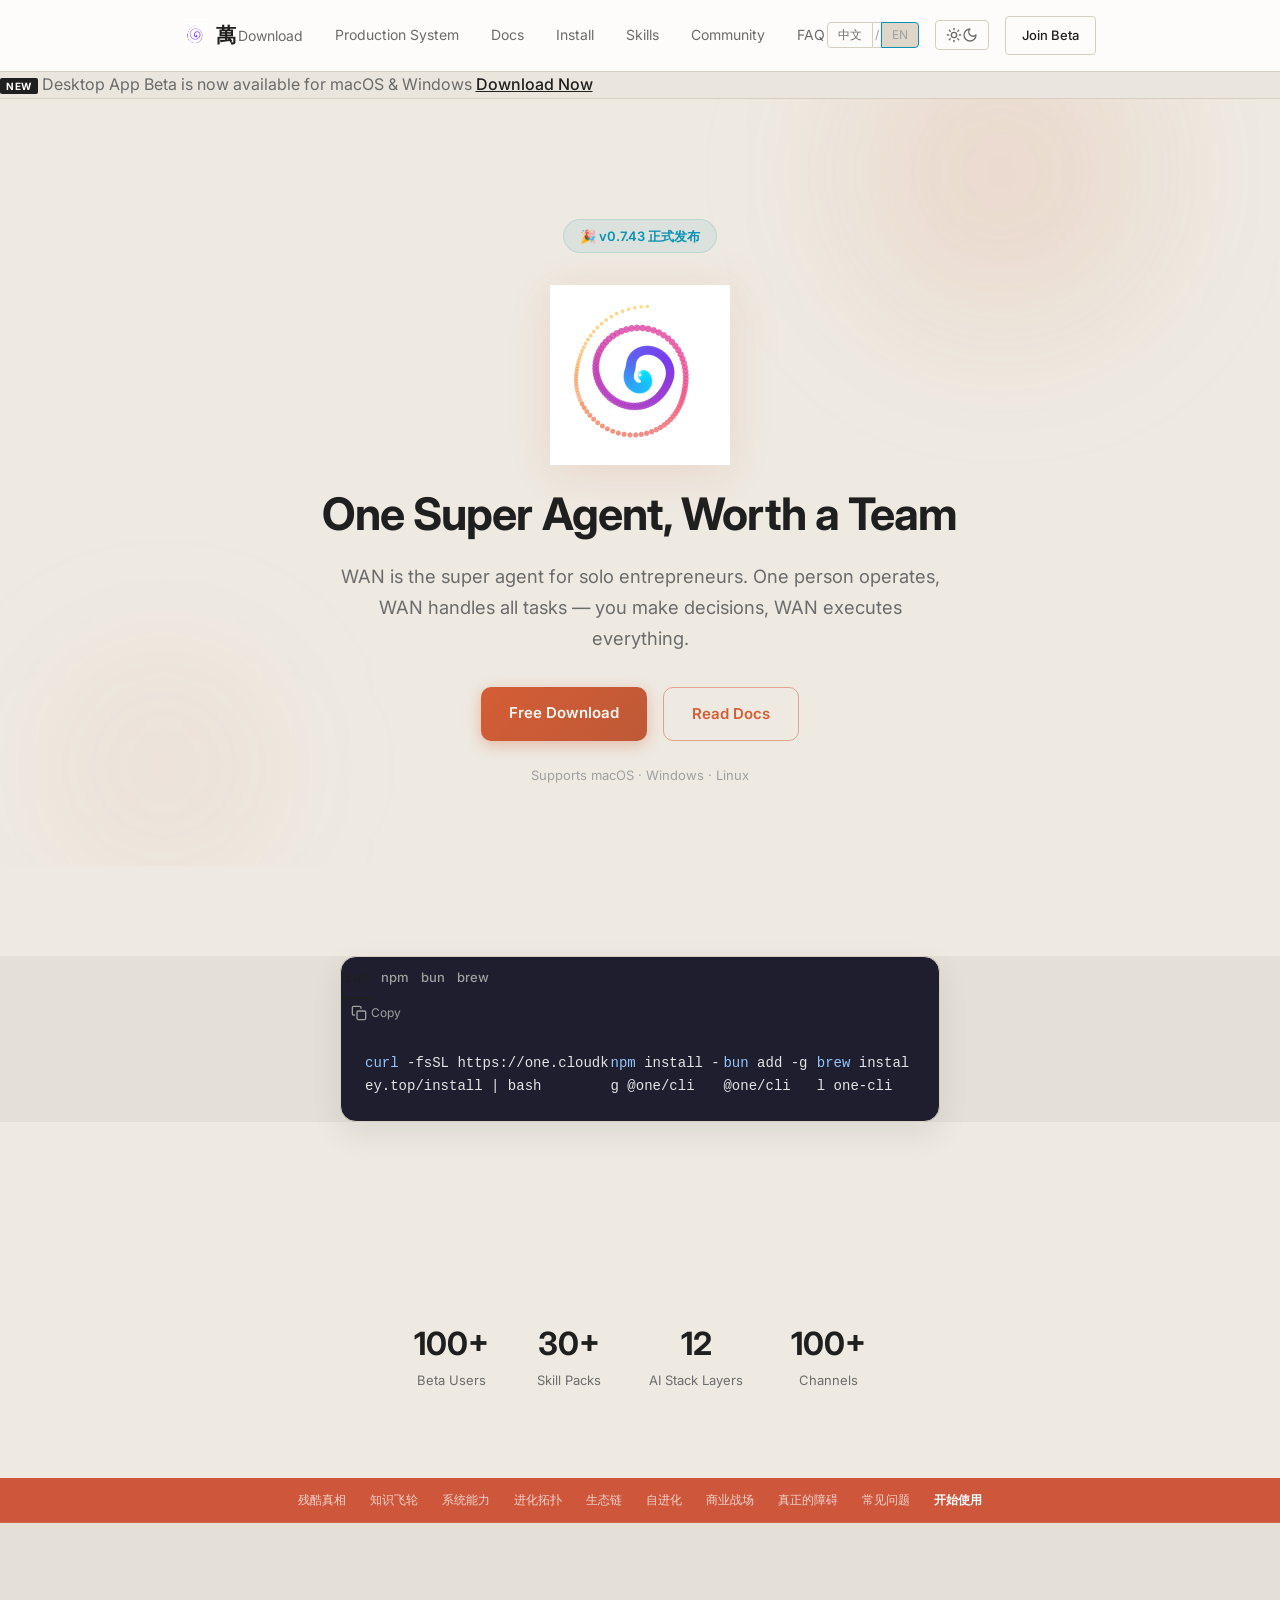
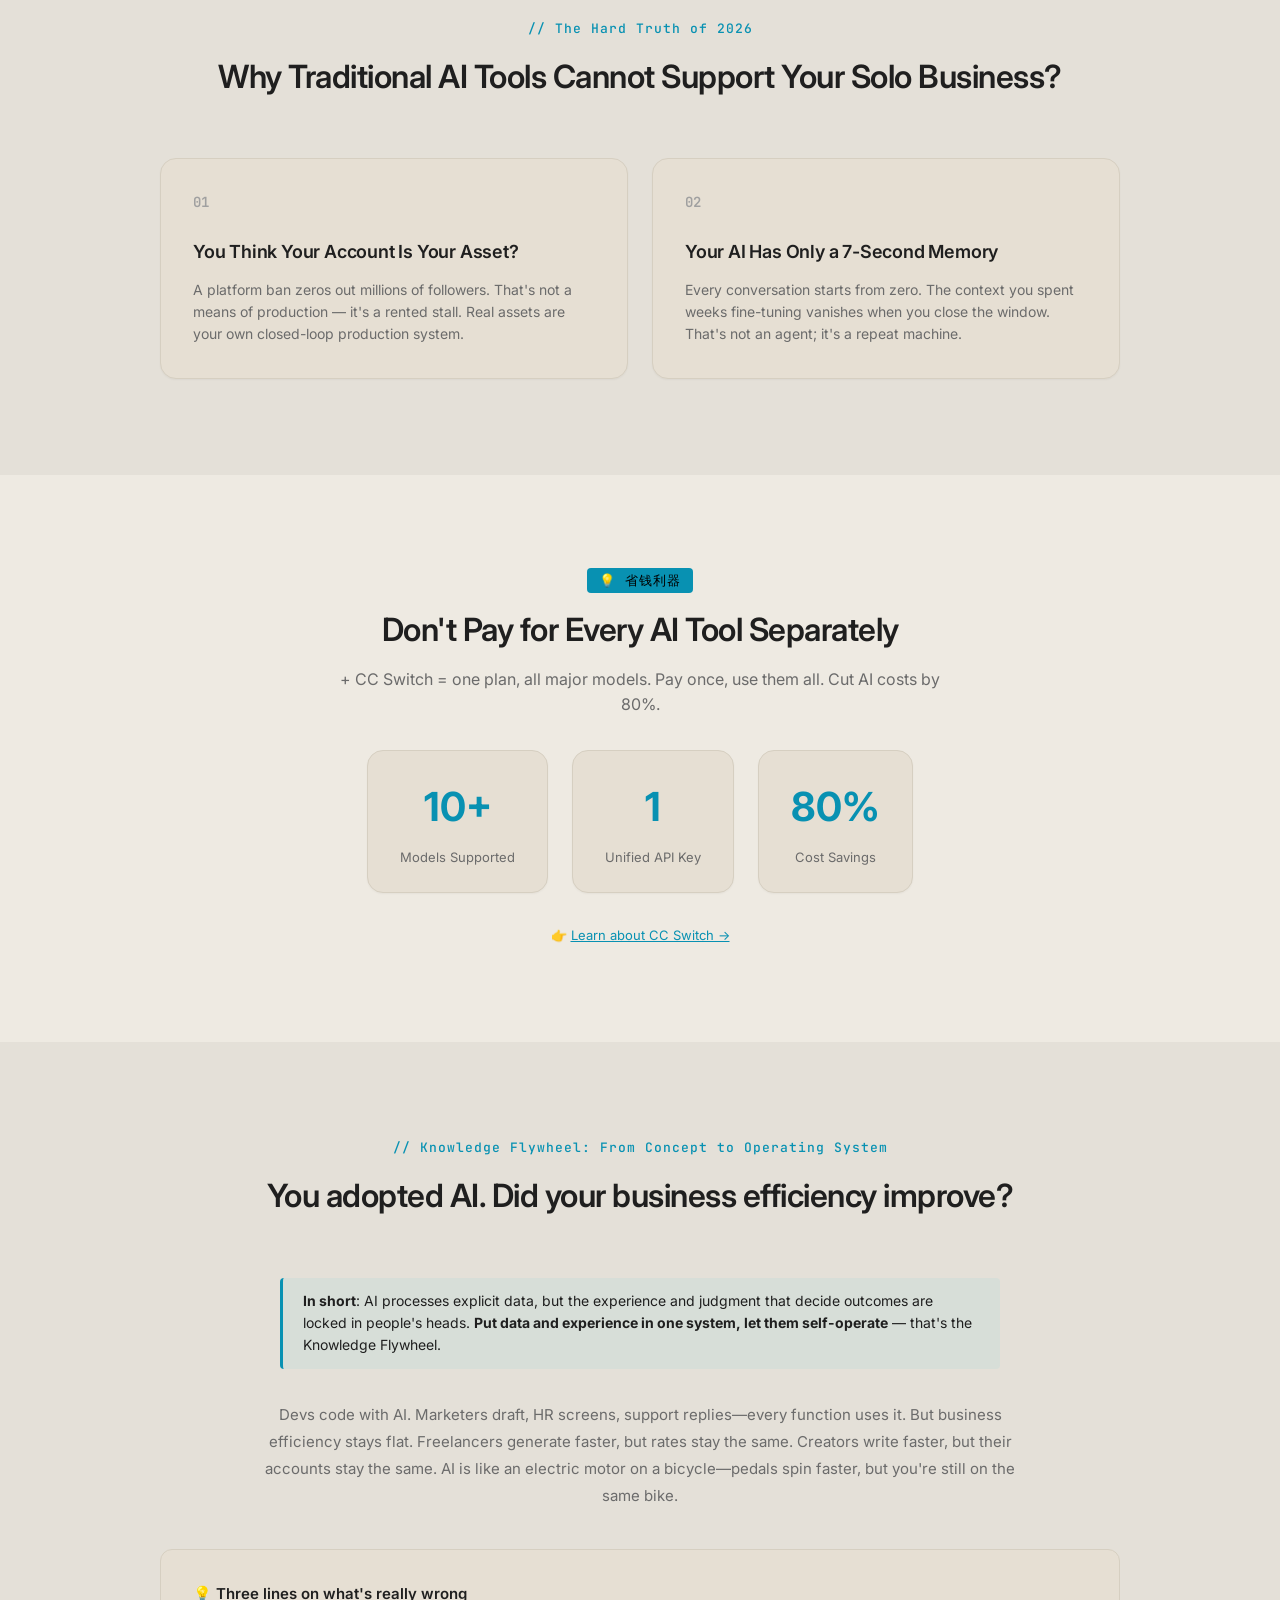
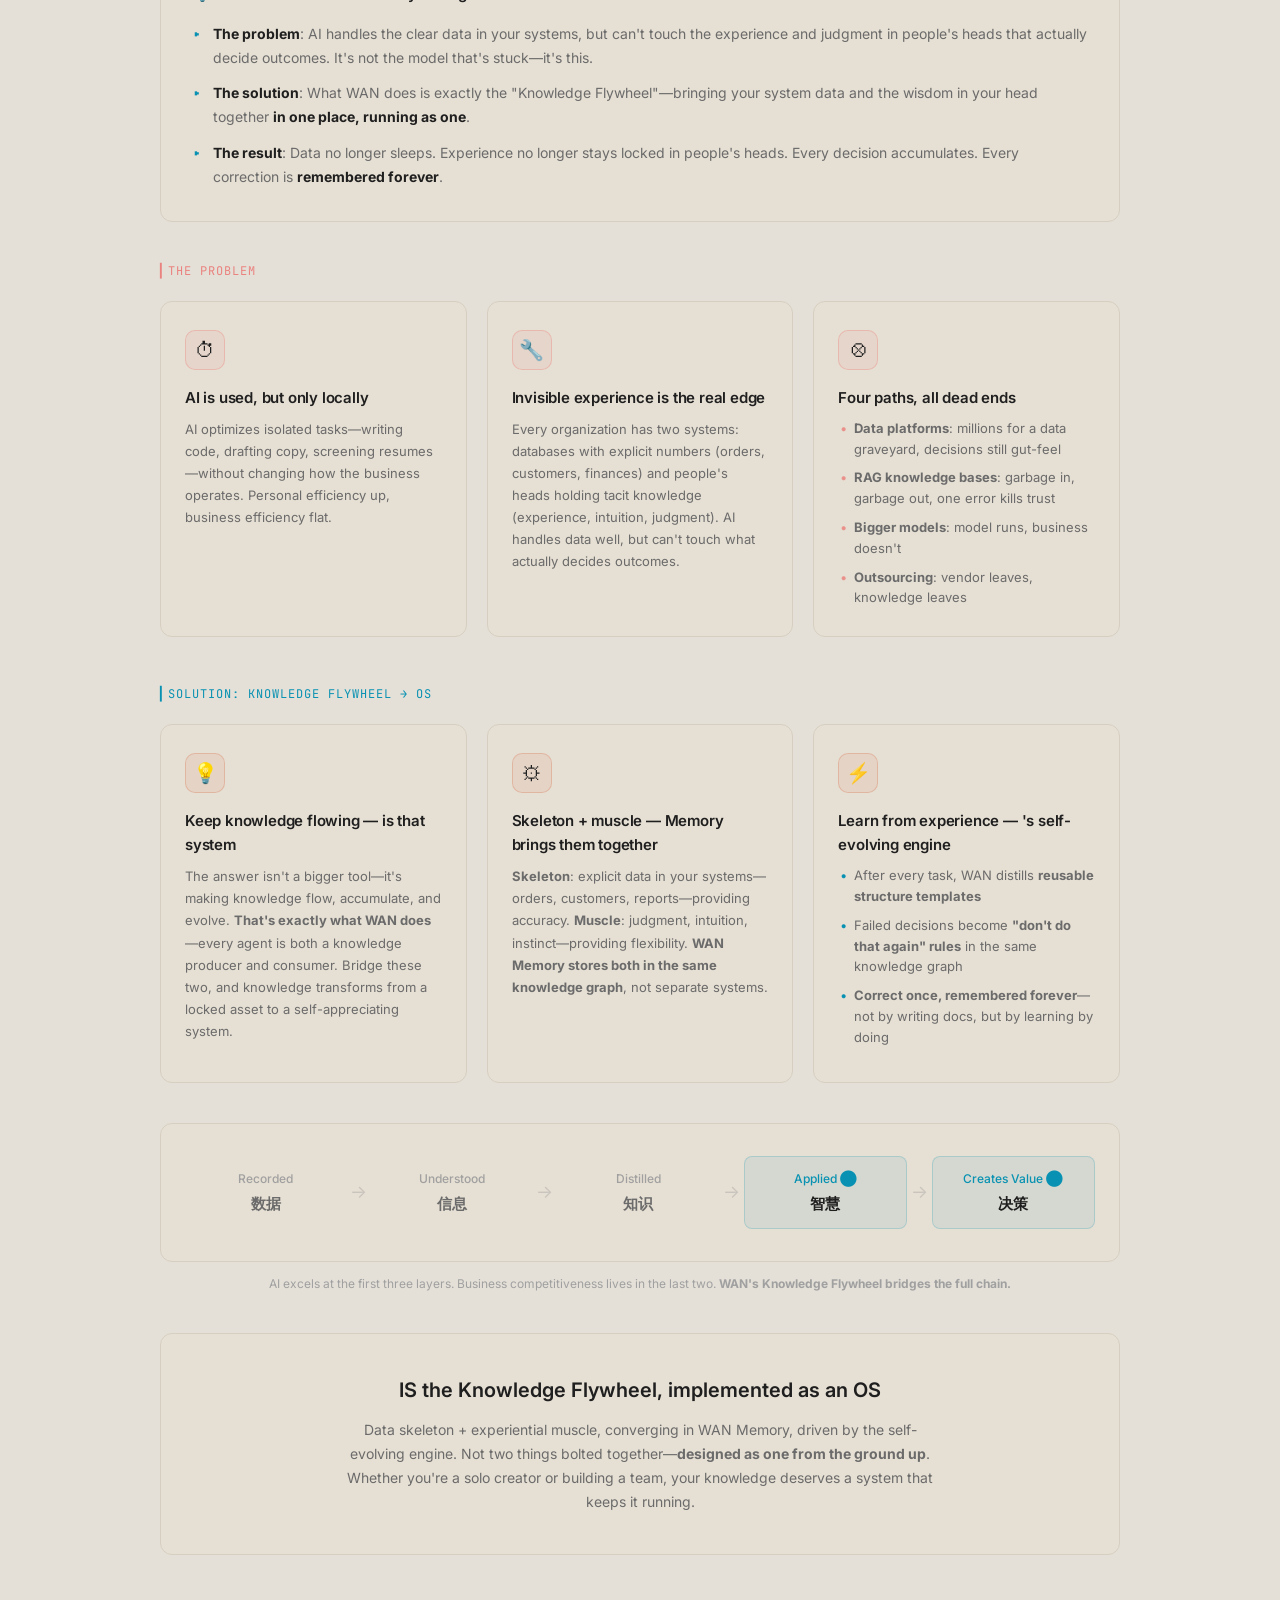
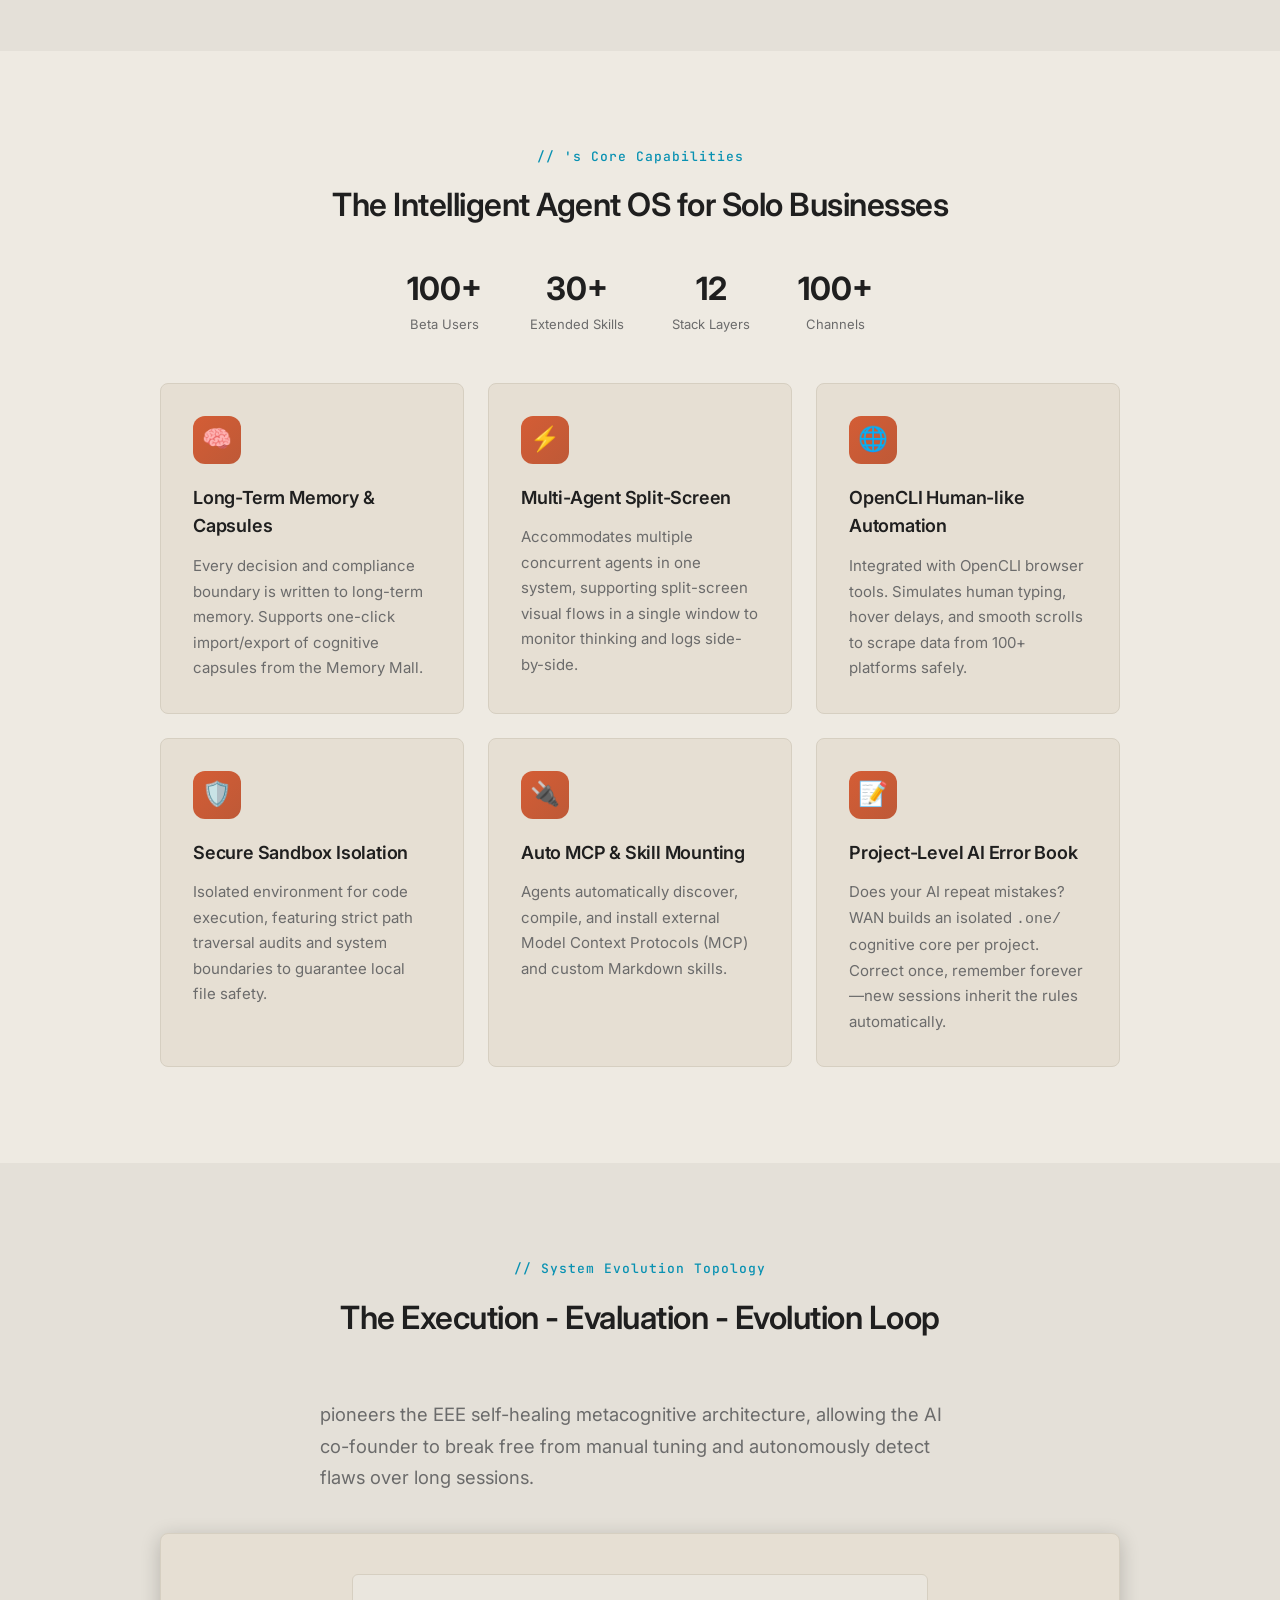
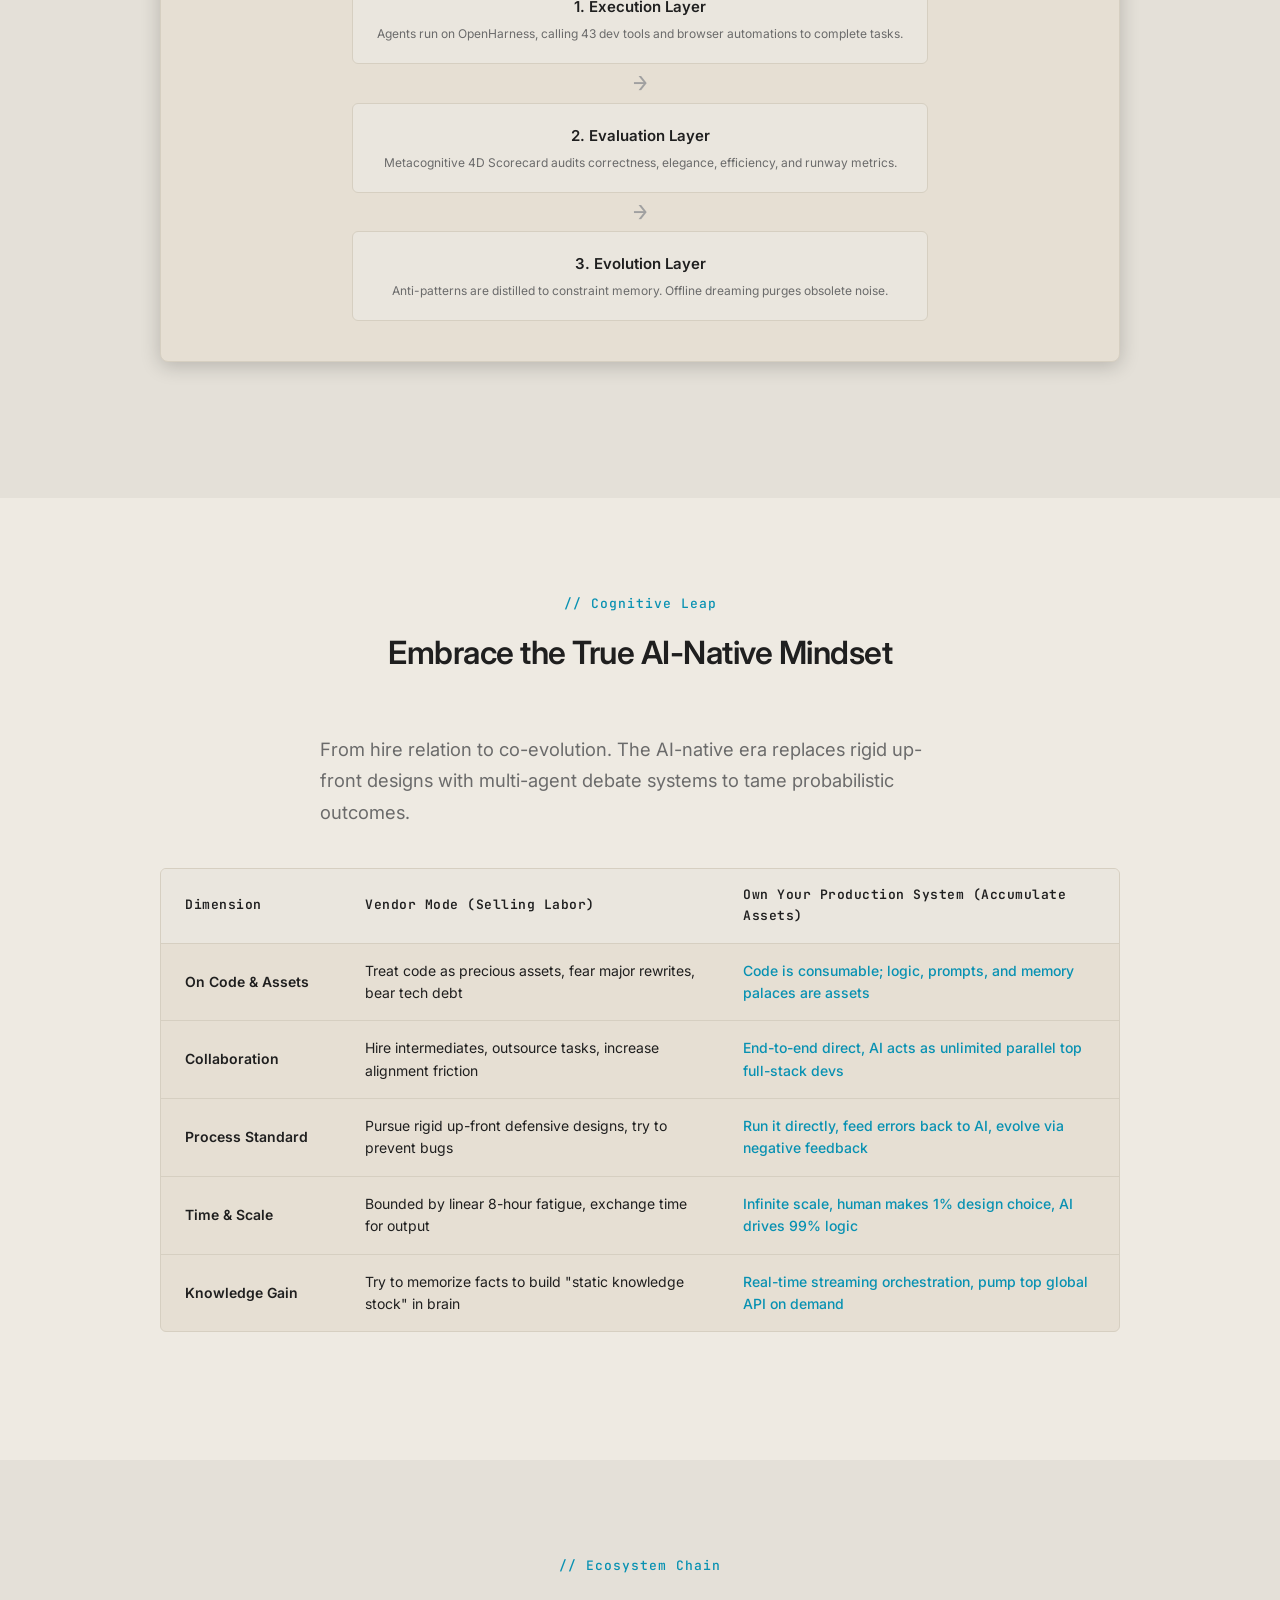
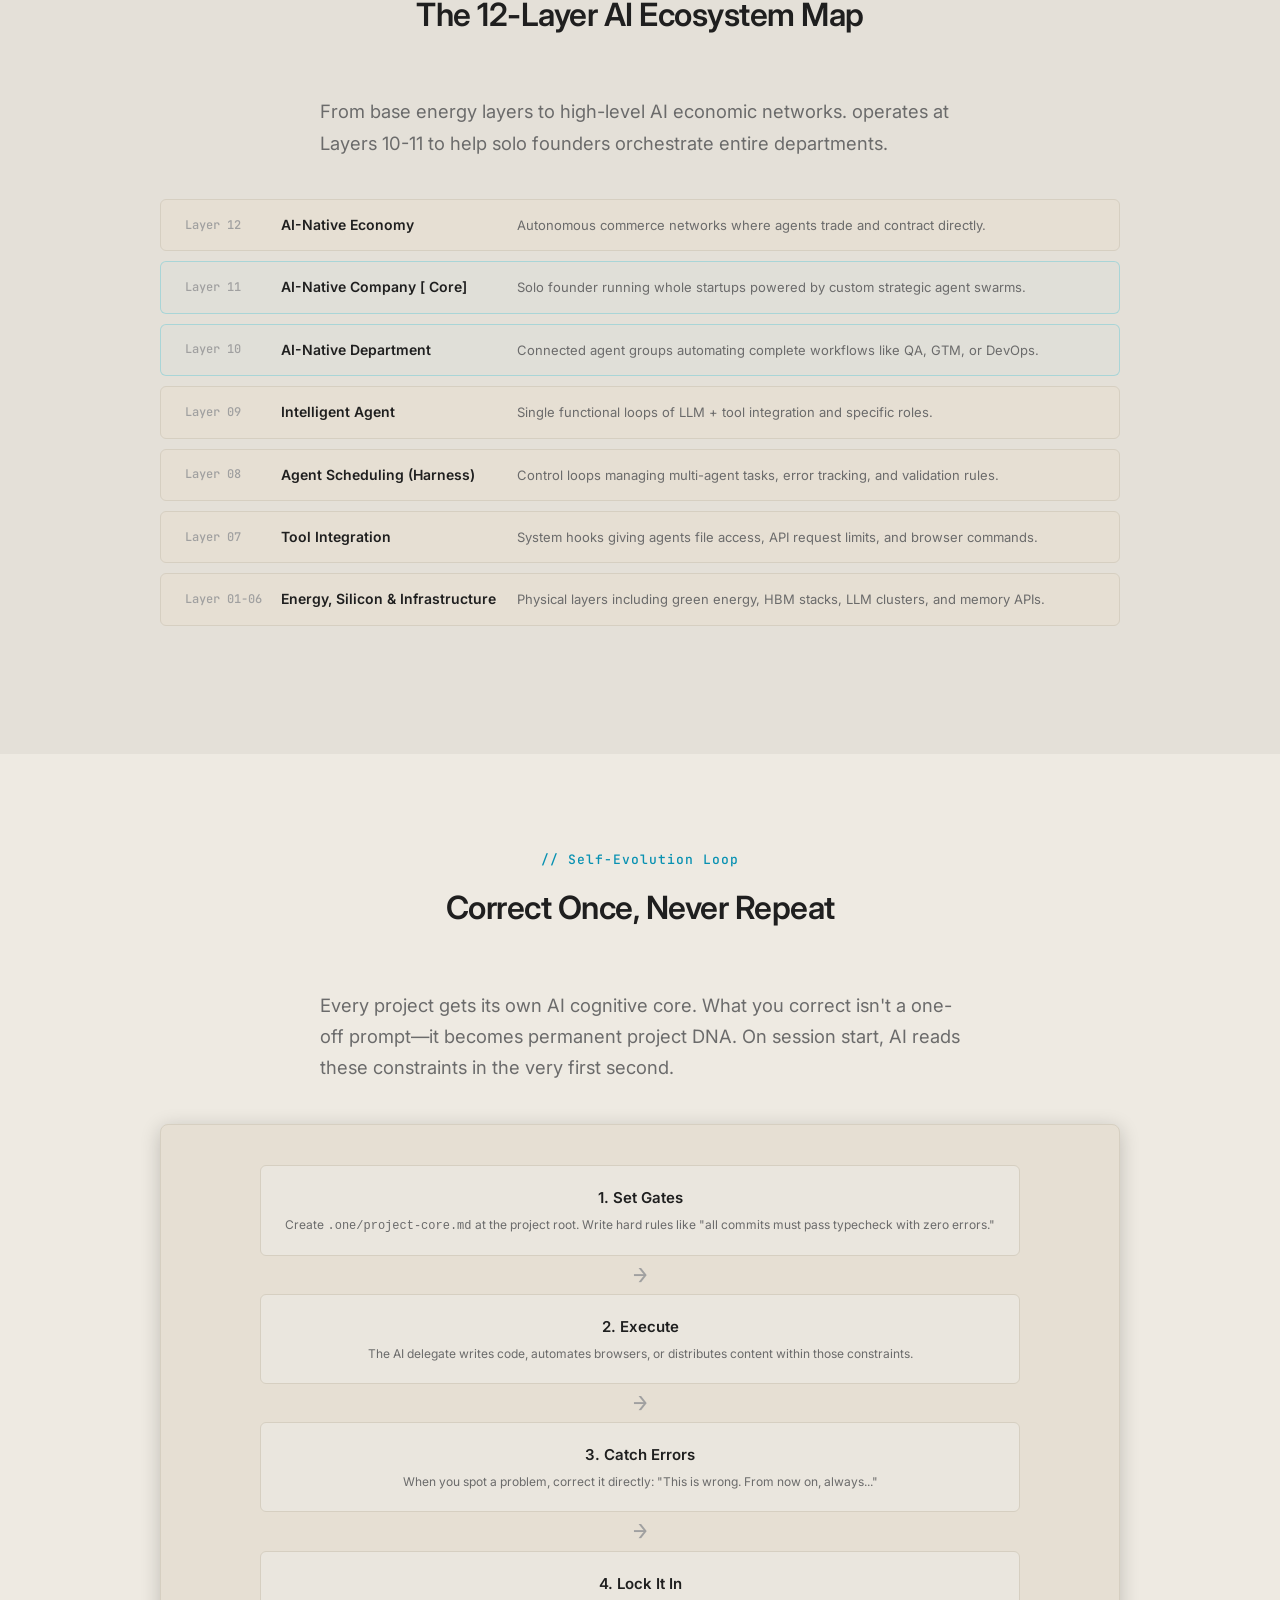
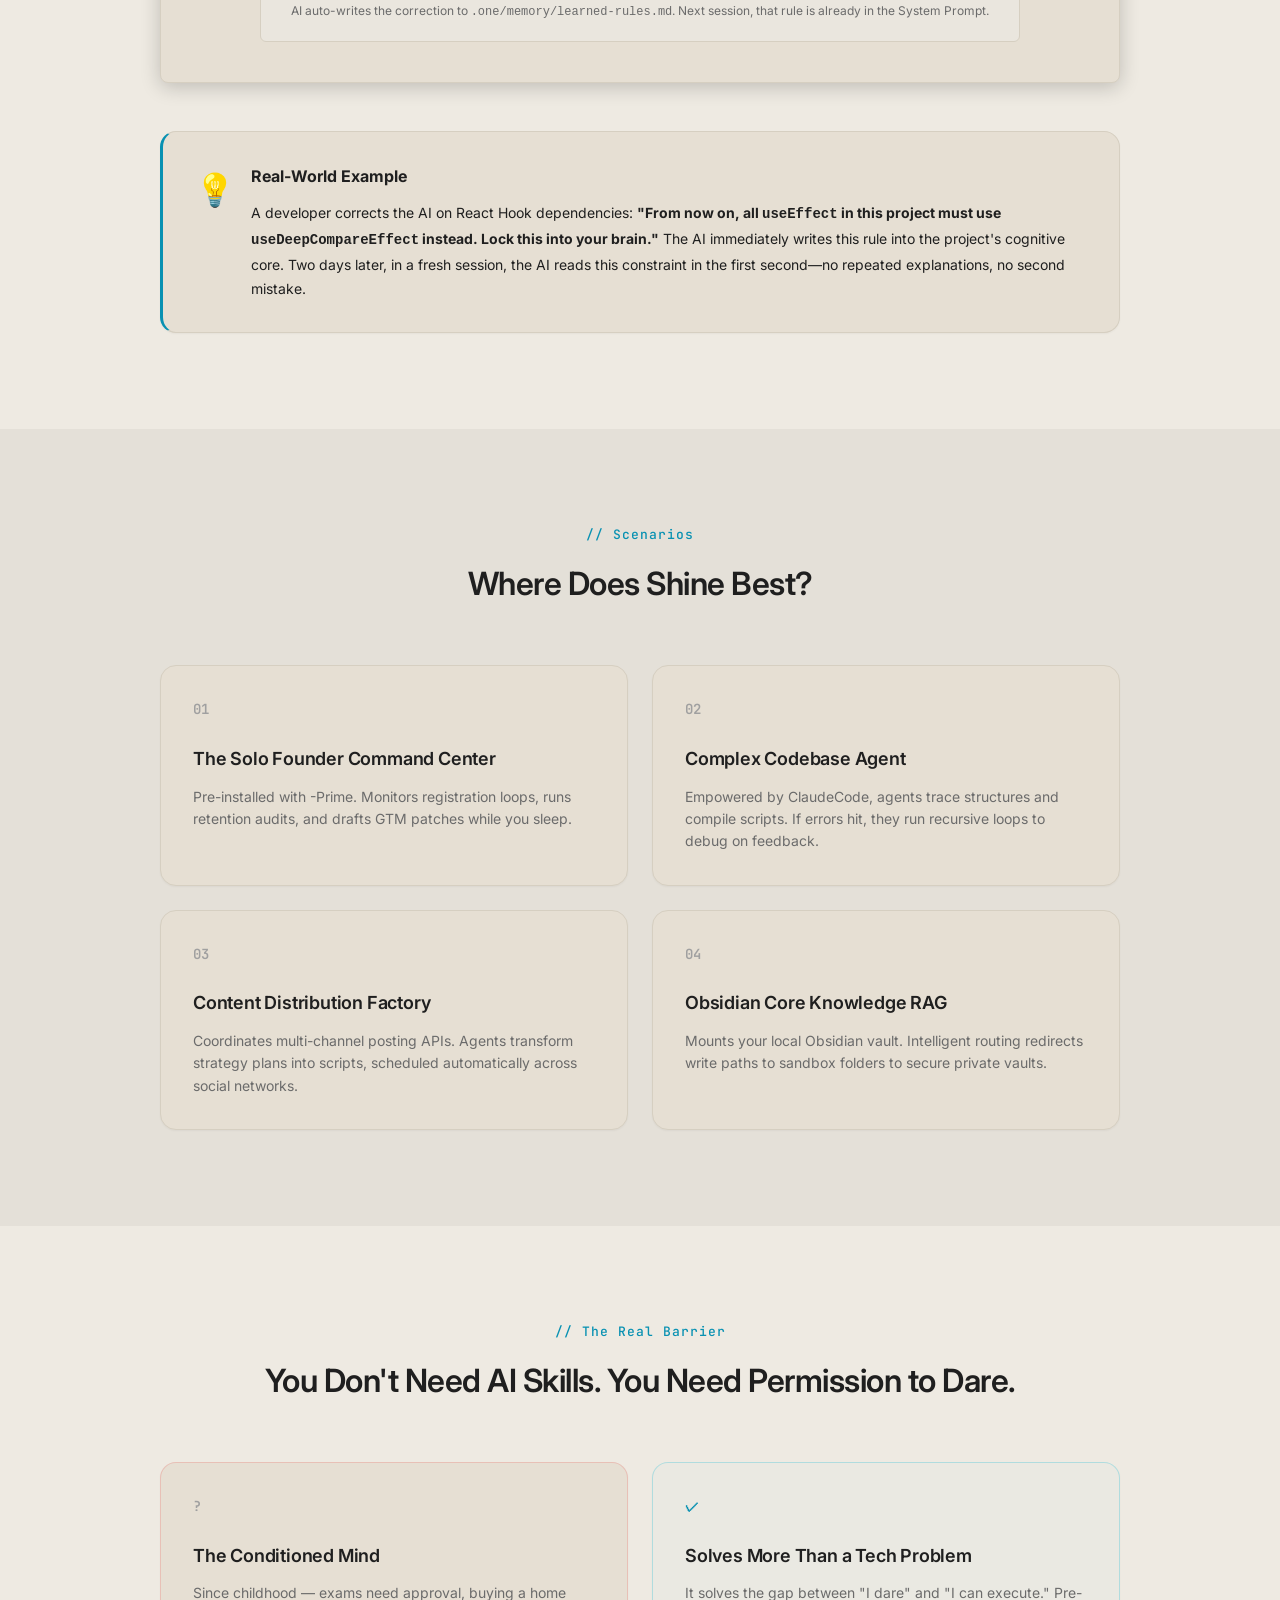
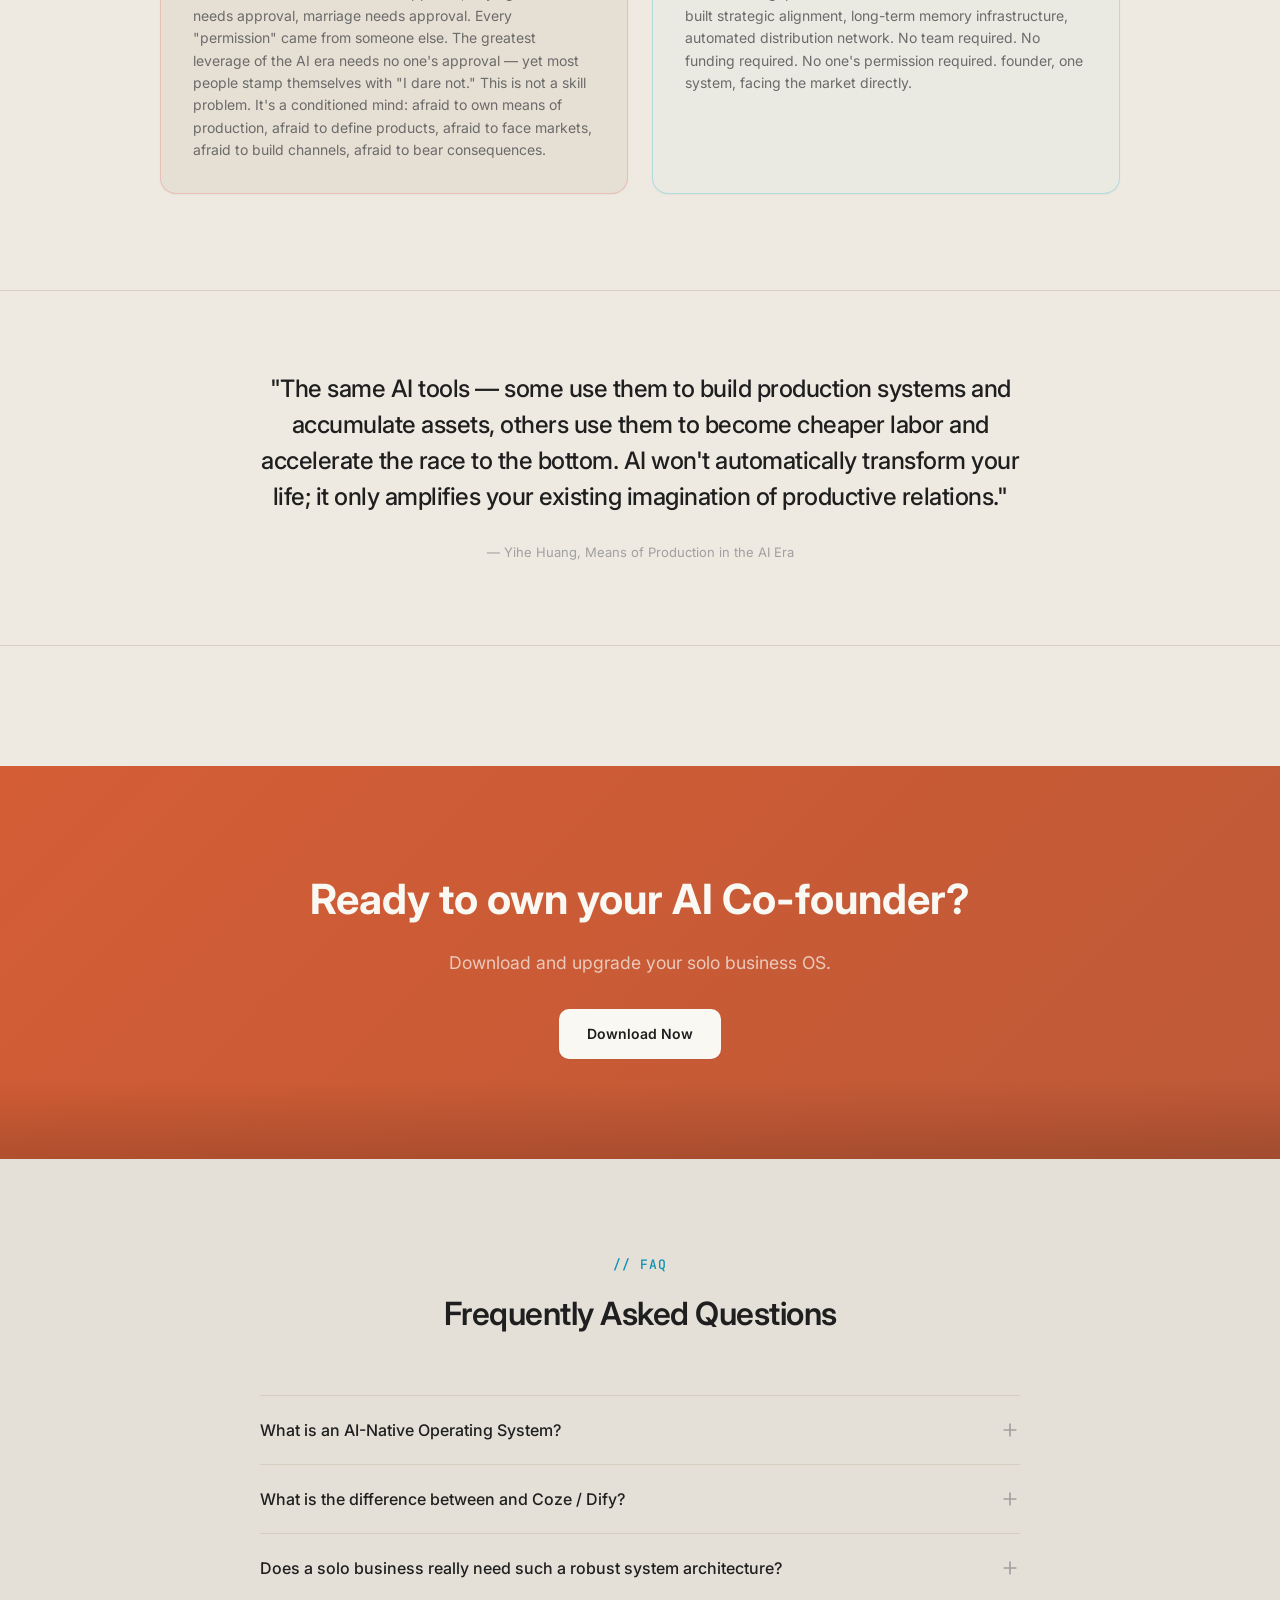
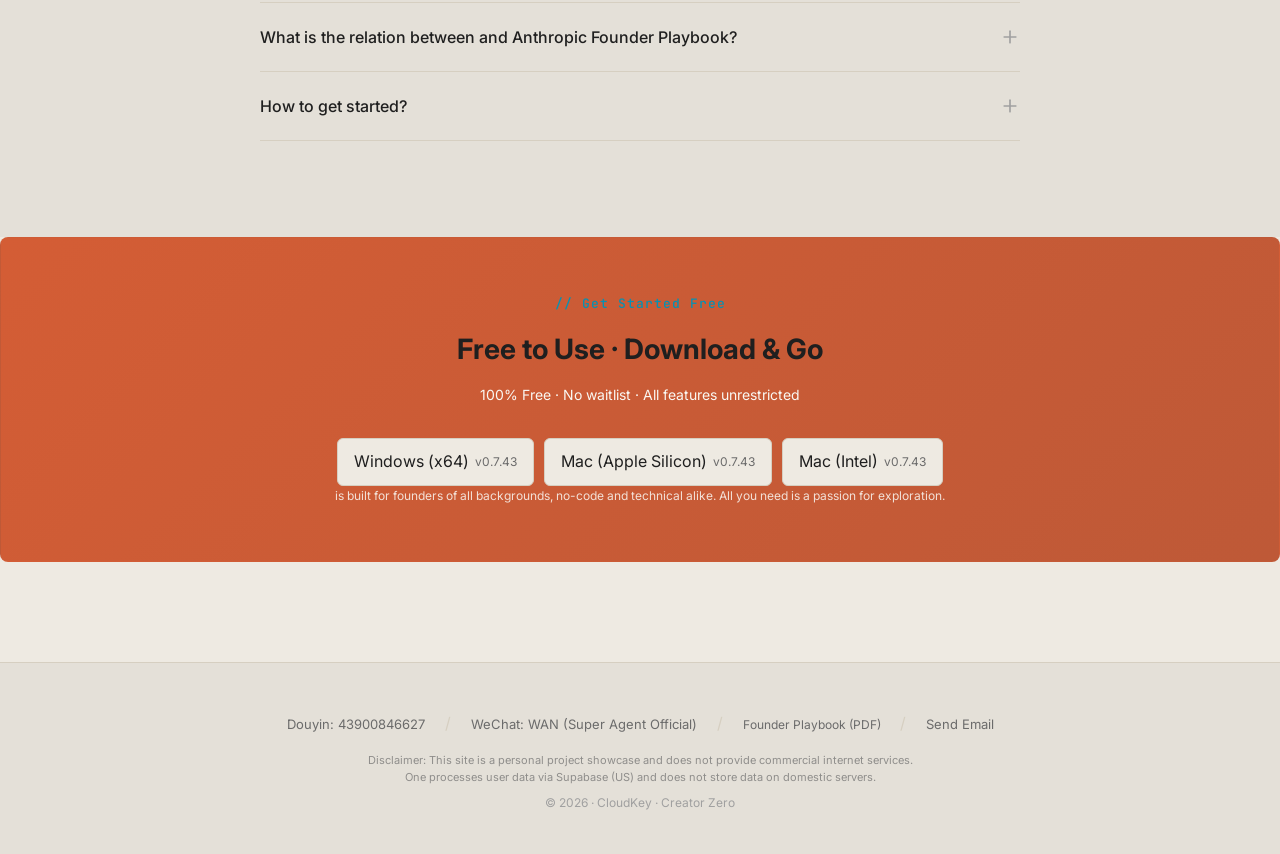
==== commit 26a966bf: "feat: 更新下载版本至 v0.7.43" ====
--- a/index.html
+++ b/index.html
@@ -163,9 +163,9 @@
  <span class="lang-en">Download</span>
  </a>
  <div class="nav-dropdown-content">
- <a id="download-win" href="https://pub-50802a16630648dcab0c292c0d32d9fe.r2.dev/Wan%20Setup%200.7.42.exe">Windows (x64) v0.7.42</a>
- <a id="download-mac-arm" href="https://pub-50802a16630648dcab0c292c0d32d9fe.r2.dev/Wan-0.7.42-arm64.dmg">Mac (Apple Silicon) v0.7.42</a>
- <a id="download-mac-intel" href="https://pub-50802a16630648dcab0c292c0d32d9fe.r2.dev/Wan-0.7.42-x64.dmg">Mac (Intel) v0.7.42</a>
+ <a id="download-win" href="https://pub-50802a16630648dcab0c292c0d32d9fe.r2.dev/Wan%20Setup%200.7.43.exe">Windows (x64) v0.7.43</a>
+ <a id="download-mac-arm" href="https://pub-50802a16630648dcab0c292c0d32d9fe.r2.dev/Wan-0.7.43-arm64.dmg">Mac (Apple Silicon) v0.7.43</a>
+ <a id="download-mac-intel" href="https://pub-50802a16630648dcab0c292c0d32d9fe.r2.dev/Wan-0.7.43-x64.dmg">Mac (Intel) v0.7.43</a>
  </div>
  </div>
  <a href="#features">
@@ -219,7 +219,7 @@
  <div class="hero-glow hero-glow-1"></div>
  <div class="hero-glow hero-glow-2"></div>
  <div class="hero-badge">
- <span>🎉 v0.7.42 正式发布</span>
+ <span>🎉 v0.7.43 正式发布</span>
  </div>
  <img src="assets/one_logo_full.png" alt="萬 Logo" style="width: 180px; height: 180px; margin: 0 auto 16px; display: block; filter: drop-shadow(0 8px 24px rgba(212,93,53,0.15));">
  <h1 class="hero-title" style="margin: 24px auto 20px;">
@@ -1312,17 +1312,17 @@
  <span class="lang-en">100% Free · No waitlist · All features unrestricted</span>
  </p>
  <div class="download-options" style="flex-direction: row; flex-wrap: wrap; justify-content: center; gap: 10px;">
- <a href="https://pub-50802a16630648dcab0c292c0d32d9fe.r2.dev/Wan%20Setup%200.7.42.exe" class="download-option" style="flex: 0 1 auto; padding: 10px 16px; gap: 6px;" target="_blank" rel="noopener noreferrer">
+ <a href="https://pub-50802a16630648dcab0c292c0d32d9fe.r2.dev/Wan%20Setup%200.7.43.exe" class="download-option" style="flex: 0 1 auto; padding: 10px 16px; gap: 6px;" target="_blank" rel="noopener noreferrer">
  <span>Windows (x64)</span>
- <span style="color: var(--text-muted); font-size: 12px;">v0.7.42</span>
- </a>
- <a href="https://pub-50802a16630648dcab0c292c0d32d9fe.r2.dev/Wan-0.7.42-arm64.dmg" class="download-option" style="flex: 0 1 auto; padding: 10px 16px; gap: 6px;" target="_blank" rel="noopener noreferrer">
+ <span style="color: var(--text-muted); font-size: 12px;">v0.7.43</span>
+ </a>
+ <a href="https://pub-50802a16630648dcab0c292c0d32d9fe.r2.dev/Wan-0.7.43-arm64.dmg" class="download-option" style="flex: 0 1 auto; padding: 10px 16px; gap: 6px;" target="_blank" rel="noopener noreferrer">
  <span>Mac (Apple Silicon)</span>
- <span style="color: var(--text-muted); font-size: 12px;">v0.7.42</span>
- </a>
- <a href="https://pub-50802a16630648dcab0c292c0d32d9fe.r2.dev/Wan-0.7.42-x64.dmg" class="download-option" style="flex: 0 1 auto; padding: 10px 16px; gap: 6px;" target="_blank" rel="noopener noreferrer">
+ <span style="color: var(--text-muted); font-size: 12px;">v0.7.43</span>
+ </a>
+ <a href="https://pub-50802a16630648dcab0c292c0d32d9fe.r2.dev/Wan-0.7.43-x64.dmg" class="download-option" style="flex: 0 1 auto; padding: 10px 16px; gap: 6px;" target="_blank" rel="noopener noreferrer">
  <span>Mac (Intel)</span>
- <span style="color: var(--text-muted); font-size: 12px;">v0.7.42</span>
+ <span style="color: var(--text-muted); font-size: 12px;">v0.7.43</span>
  </a>
  </div>
  <p class="waitlist-disclaimer">
@@ -1540,17 +1540,17 @@
  <span class="lang-en">Choose your platform</span>
  </p>
  <div class="download-options">
- <a id="modal-download-win" href="https://pub-50802a16630648dcab0c292c0d32d9fe.r2.dev/Wan%20Setup%200.7.42.exe" class="download-option" target="_blank" rel="noopener noreferrer">
+ <a id="modal-download-win" href="https://pub-50802a16630648dcab0c292c0d32d9fe.r2.dev/Wan%20Setup%200.7.43.exe" class="download-option" target="_blank" rel="noopener noreferrer">
  <span>Windows (x64)</span>
- <span style="color: var(--text-muted); font-size: 12px;" id="modal-win-version">v0.7.42</span>
- </a>
- <a id="modal-download-mac-arm" href="https://pub-50802a16630648dcab0c292c0d32d9fe.r2.dev/Wan-0.7.42-arm64.dmg" class="download-option" target="_blank" rel="noopener noreferrer">
+ <span style="color: var(--text-muted); font-size: 12px;" id="modal-win-version">v0.7.43</span>
+ </a>
+ <a id="modal-download-mac-arm" href="https://pub-50802a16630648dcab0c292c0d32d9fe.r2.dev/Wan-0.7.43-arm64.dmg" class="download-option" target="_blank" rel="noopener noreferrer">
  <span>Mac (Apple Silicon)</span>
- <span style="color: var(--text-muted); font-size: 12px;" id="modal-mac-arm-version">v0.7.42</span>
- </a>
- <a id="modal-download-mac-intel" href="https://pub-50802a16630648dcab0c292c0d32d9fe.r2.dev/Wan-0.7.42-x64.dmg" class="download-option" target="_blank" rel="noopener noreferrer">
+ <span style="color: var(--text-muted); font-size: 12px;" id="modal-mac-arm-version">v0.7.43</span>
+ </a>
+ <a id="modal-download-mac-intel" href="https://pub-50802a16630648dcab0c292c0d32d9fe.r2.dev/Wan-0.7.43-x64.dmg" class="download-option" target="_blank" rel="noopener noreferrer">
  <span>Mac (Intel)</span>
- <span style="color: var(--text-muted); font-size: 12px;" id="modal-mac-intel-version">v0.7.42</span>
+ <span style="color: var(--text-muted); font-size: 12px;" id="modal-mac-intel-version">v0.7.43</span>
  </a>
  </div>
  </div>
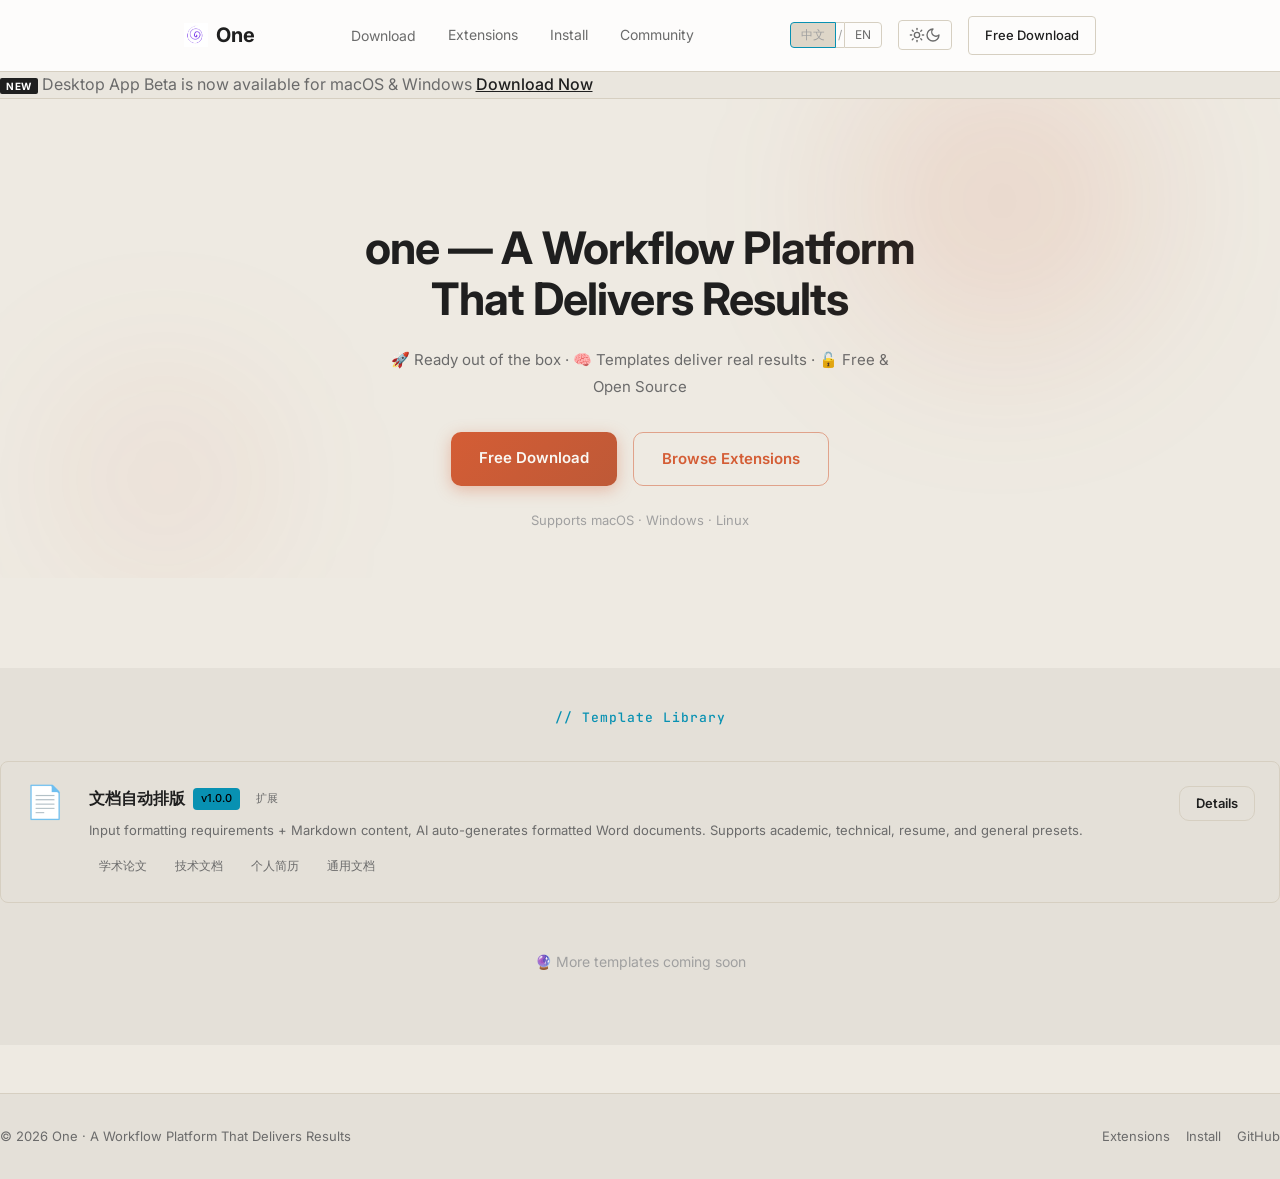
==== commit b10d3dba: "refactor(index): 首页改为模板库，品牌统一为One，1649→141行" ====
--- a/index.html
+++ b/index.html
@@ -3,10 +3,10 @@
 <head>
  <meta charset="UTF-8">
  <meta name="viewport" content="width=device-width, initial-scale=1.0">
- <title>万 — 一人公司的超级智能体 · AI 原生操作系统</title>
- <meta name="description" content="万 是面向个体创业者的超级智能体。一人操作，万帮你完成所有工作——用超级智能体替代雇佣，一个人管理整个公司。支持多种主流AI模型统一调度。">
- <meta name="keywords" content="AI员工,一人公司,AI公司操作系统,AI团队管理,AI原生创业,个体创业,AI Workforce,OpenHarness,ClaudeCode,自进化,CCSwitch,多模型管理">
- 
+ <title>one — 从结果出发的工作流平台</title>
+ <meta name="description" content="one 是面向个体创业者的工作流平台。装完就能用，模板产生业务结果，免费开源。">
+ <meta name="keywords" content="one,一人公司,工作流平台,AI模板,文档排版,个体创业">
+
  <!-- hreflang for bilingual site -->
  <link rel="alternate" hreflang="zh-CN" href="https://one.cloudkey.top/">
  <link rel="alternate" hreflang="en" href="https://one.cloudkey.top/?lang=en">
@@ -15,15 +15,15 @@
  <!-- Open Graph / Facebook / AI Crawlers -->
  <meta property="og:type" content="website">
  <meta property="og:url" content="https://one.cloudkey.top/">
- <meta property="og:title" content="万 — 一人公司的超级智能体 · AI 原生操作系统">
- <meta property="og:description" content="万 是面向个体创业者的超级智能体。一人操作，万帮你完成所有工作——用超级智能体替代雇佣，一个人管理整个公司。支持多种主流AI模型统一调度。">
+ <meta property="og:title" content="one — 从结果出发的工作流平台">
+ <meta property="og:description" content="one 是面向个体创业者的工作流平台。装完就能用，模板产生业务结果，免费开源。">
  <meta property="og:image" content="https://one.cloudkey.top/assets/og-image.png">
 
  <!-- Twitter -->
  <meta property="twitter:card" content="summary_large_image">
  <meta property="twitter:url" content="https://one.cloudkey.top/">
- <meta property="twitter:title" content="万 — 一人公司的超级智能体 · AI 原生操作系统">
- <meta property="twitter:description" content="万 是面向个体创业者的超级智能体。一人操作，万帮你完成所有工作——用超级智能体替代雇佣，一个人管理整个公司。支持多种主流AI模型统一调度。">
+ <meta property="twitter:title" content="one — 从结果出发的工作流平台">
+ <meta property="twitter:description" content="one 是面向个体创业者的工作流平台。装完就能用，模板产生业务结果，免费开源。">
  <meta property="twitter:image" content="https://one.cloudkey.top/assets/og-image.png">
 
  <!-- Modern Typography: Inter & JetBrains Mono -->
@@ -31,91 +31,25 @@
  <link rel="preconnect" href="https://fonts.gstatic.com" crossorigin>
  <link href="https://fonts.googleapis.com/css2?family=Inter:wght@300;400;500;600;700&family=JetBrains+Mono:wght@400;500&display=swap" rel="stylesheet" media="print" onload="this.media='all'">
  <noscript><link href="https://fonts.googleapis.com/css2?family=Inter:wght@300;400;500;600;700&family=JetBrains+Mono:wght@400;500&display=swap" rel="stylesheet"></noscript>
- 
+
  <link rel="stylesheet" href="assets/style.css?v=docs-margin960">
  <link rel="icon" type="image/png" href="/favicon.png">
- 
+
  <script type="application/ld+json">
  {
  "@context": "https://schema.org",
- "@graph": [
- {
  "@type": "SoftwareApplication",
  "@id": "https://one.cloudkey.top/#software",
- "name": "万",
+ "name": "One",
  "applicationCategory": "BusinessApplication",
  "operatingSystem": "macOS, Windows, Linux",
- "description": "WAN is the AI Company OS for solo entrepreneurs. AI employees replace hiring — strategy, operations, content, tech, and customer service, all coordinated by AI. WAN subscription, multiple mainstream AI models supported.",
- "url": "https://one.cloudkey.top",
- "softwareRequirements": "macOS, Windows, Linux",
- "applicationSuite": "OpenHarness Workstation",
- "featureList": "AI workforce management, long-term memory, multi-model orchestration, EEE self-evolution loop, 12-layer AI ecology, workflow automation, CC Switch model routing",
- "author": {
- "@type": "Person",
- "name": "0号元创世 (Creator Zero)"
- }
- },
- {
- "@type": "FAQPage",
- "@id": "https://one.cloudkey.top/#faq",
- "mainEntity": [
- {
- "@type": "Question",
- "name": "什么是 AI 原生操作系统？ / What is an AI-Native Operating System?",
- "acceptedAnswer": {
- "@type": "Answer",
- "text": "AI 原生操作系统是一个以大模型为内核、以长期记忆为底座、以策略对齐为约束的完整代码/任务执行环境。它让创始人从每天手动喂提示词升级为用公司战略驱动 AI 自主解决问题。 / An AI-Native Operating System is not just a chat dialog. It is a complete task execution environment with large models as its kernel, long-term memory as its foundation, and strategic alignment as its constraints."
- }
- },
- {
- "@type": "Question",
- "name": "万 和 Coze / Dify 有什么区别？ / What is the difference between WAN and Coze / Dify?",
- "acceptedAnswer": {
- "@type": "Answer",
- "text": "Coze 和 Dify 属于应用开发和工作流引擎平台，适合构建对话式机器人。而 WAN 是一个完整的 AI 原生操作系统（一人公司的经营中枢），深度整合了本地文件系统、浏览器自动化、长期记忆链条和多智能体分屏，提供系统级自动执行能力。 / Coze and Dify are workflow engine platforms. WAN is a complete AI-Native OS (command center for solo businesses) integrating local files, browser automations, memory chains, and multi-agent split-screen controls."
- }
- },
- {
- "@type": "Question",
- "name": "一人公司真的需要这么重的系统架构吗？ / Does a solo business really need such a robust system architecture?",
- "acceptedAnswer": {
- "@type": "Answer",
- "text": "在 AI 时代，没有系统架构的一人公司本质上是在用人的肉身精力对抗自动化流水线。万 的骨架能够让一个独立创始人拥有规范化团队的作战实力。 / A solo business without architecture uses human energy to compete with automation lines. WAN's skeleton enables a solo founder to have the operational strength of a structured team."
- }
- },
- {
- "@type": "Question",
- "name": "万 和 Anthropic 创始人手册是什么关系？ / What is the relation between WAN and Anthropic Founder Playbook?",
- "acceptedAnswer": {
- "@type": "Answer",
- "text": "Anthropic 发布的《创始人手册：打造 AI 原生创业公司》是新一代公司建设的方法论指引。万 则是这个方法论的直接落地系统——我们把手册中关于记忆、策略约束和自主决策的框架，内化为了 万 的系统原语。 / The Playbook is the blueprint; WAN is the engine implementing memory, policy constraints, and autonomous decision-making."
- }
- },
- {
- "@type": "Question",
- "name": "如何申请加入 Private Beta 体验？ / How to apply to join the Private Beta experience?",
- "acceptedAnswer": {
- "@type": "Answer",
- "text": "目前 万 处于 MVP 封闭公测阶段，首批仅限 100 个内测名额。填写本页最下方的申请表单即可进入等待名单。 / Currently, WAN is in the MVP private beta stage. Fill out the application form at the bottom of the page to join the waitlist."
- }
- },
- {
- "@type": "Question",
- "name": "万 需要为每个 AI 模型单独付费吗？ / Do I need to pay separately for each AI model in WAN?",
- "acceptedAnswer": {
- "@type": "Answer",
- "text": "不需要。万 集成了 CC Switch 多模型路由系统，一个方案即可调用多种主流AI模型，按需切换，无需为每个平台单独付费。 / No. WAN integrates CC Switch for multi-model routing — one plan covers multiple mainstream AI models. Switch between models freely without paying for each platform separately."
- }
- }
- ]
- }
- ]
+ "description": "One is a workflow platform that delivers results. Pre-built templates for solo entrepreneurs.",
+ "url": "https://one.cloudkey.top"
  }
  </script>
 </head>
 <body class="theme-warm lang-zh">
  <script>
- // Immediately set language and theme from localStorage to avoid FOUC
  (function() {
  const savedLang = localStorage.getItem('one-lang');
  if (savedLang) {
@@ -128,7 +62,6 @@
  document.body.classList.add('lang-en');
  }
  }
- // Unified theme system: theme-dark | theme-warm
  const savedTheme = localStorage.getItem('one-theme');
  const preferred = window.matchMedia('(prefers-color-scheme: light)').matches ? 'warm' : 'dark';
  const theme = savedTheme || preferred;
@@ -136,11 +69,12 @@
  document.body.classList.add('theme-' + theme);
  })();
  </script>
+
  <!-- Top Announcement Banner -->
  <div class="banner">
  <span class="banner-badge">NEW</span>
  <span class="banner-text">
- <span class="lang-zh">桌面应用 Beta 版现已推出，支持 macOS & Windows</span>
+ <span class="lang-zh">桌面应用 Beta 现已推出，支持 macOS & Windows</span>
  <span class="lang-en">Desktop App Beta is now available for macOS & Windows</span>
  </span>
  <a href="javascript:void(0)" onclick="document.getElementById('downloadModal').classList.add('active')" class="banner-link">
@@ -153,8 +87,8 @@
  <header class="header" id="main-header">
  <div class="wrapper">
  <a href="#" class="logo">
- <img src="assets/one_logo_mark.png" alt="萬 Logo" class="logo-img" width="24" height="24">
- <span>萬</span>
+ <img src="assets/one_logo_mark.png" alt="One Logo" class="logo-img" width="24" height="24">
+ <span>One</span>
  </a>
  <nav class="nav-menu">
  <div class="nav-dropdown">
@@ -163,34 +97,22 @@
  <span class="lang-en">Download</span>
  </a>
  <div class="nav-dropdown-content">
- <a id="download-win" href="https://pub-50802a16630648dcab0c292c0d32d9fe.r2.dev/Wan%20Setup%200.7.43.exe">Windows (x64) v0.7.43</a>
- <a id="download-mac-arm" href="https://pub-50802a16630648dcab0c292c0d32d9fe.r2.dev/Wan-0.7.43-arm64.dmg">Mac (Apple Silicon) v0.7.43</a>
- <a id="download-mac-intel" href="https://pub-50802a16630648dcab0c292c0d32d9fe.r2.dev/Wan-0.7.43-x64.dmg">Mac (Intel) v0.7.43</a>
- </div>
- </div>
- <a href="#features">
- <span class="lang-zh">生产系统</span>
- <span class="lang-en">Production System</span>
- </a>
- <a href="docs.html">
- <span class="lang-zh">技术文档</span>
- <span class="lang-en">Docs</span>
+ <a id="download-win" href="#">Windows (x64)</a>
+ <a id="download-mac-arm" href="#">Mac (Apple Silicon)</a>
+ <a id="download-mac-intel" href="#">Mac (Intel)</a>
+ </div>
+ </div>
+ <a href="store.html">
+ <span class="lang-zh">扩展中心</span>
+ <span class="lang-en">Extensions</span>
  </a>
  <a href="install.html">
  <span class="lang-zh">安装指南</span>
  <span class="lang-en">Install</span>
  </a>
- <a href="store.html">
- <span class="lang-zh">技能集市</span>
- <span class="lang-en">Skills</span>
- </a>
  <a href="community.html">
  <span class="lang-zh">社区</span>
  <span class="lang-en">Community</span>
- </a>
- <a href="#faq">
- <span class="lang-zh">常见问题</span>
- <span class="lang-en">FAQ</span>
  </a>
  </nav>
  <div class="nav-actions">
@@ -198,13 +120,14 @@
  <button class="lang-btn active" data-lang="zh" onclick="setLanguage('zh')">中文</button>
  <span class="lang-divider">/</span>
  <button class="lang-btn" data-lang="en" onclick="setLanguage('en')">EN</button>
- </div> <button class="theme-toggle-btn" id="theme-toggle" aria-label="Toggle Theme">
+ </div>
+ <button class="theme-toggle-btn" id="theme-toggle" aria-label="Toggle Theme">
  <svg class="icon-sun" width="16" height="16" viewBox="0 0 24 24" fill="none" stroke="currentColor" stroke-width="2" stroke-linecap="round" stroke-linejoin="round"><circle cx="12" cy="12" r="4"></circle><path d="M12 2v2"></path><path d="M12 20v2"></path><path d="M4.93 4.93l1.41 1.41"></path><path d="M17.66 17.66l1.41 1.41"></path><path d="M2 12h2"></path><path d="M20 12h2"></path><path d="M6.34 17.66l-1.41 1.41"></path><path d="M19.07 4.93l-1.41 1.41"></path></svg>
  <svg class="icon-moon" width="16" height="16" viewBox="0 0 24 24" fill="none" stroke="currentColor" stroke-width="2" stroke-linecap="round" stroke-linejoin="round"><path d="M12 3a6 6 0 0 0 9 9 9 9 0 1 1-9-9Z"></path></svg>
  </button>
- <a href="#waitlist" class="btn-nav">
- <span class="lang-zh">加入 Beta</span>
- <span class="lang-en">Join Beta</span>
+ <a href="javascript:void(0)" onclick="document.getElementById('downloadModal').classList.add('active')" class="btn-nav">
+ <span class="lang-zh">免费下载</span>
+ <span class="lang-en">Free Download</span>
  </a>
  </div>
  </div>
@@ -214,30 +137,25 @@
  <div class="wrapper">
 
  <!-- Hero Section -->
- <!-- Hero Section — Warm SaaS Style -->
- <section class="hero" style="padding: 120px 24px 80px; text-align: center;">
+ <section class="hero" style="padding: 100px 24px 48px; text-align: center;">
  <div class="hero-glow hero-glow-1"></div>
  <div class="hero-glow hero-glow-2"></div>
- <div class="hero-badge">
- <span>🎉 v0.7.43 正式发布</span>
- </div>
- <img src="assets/one_logo_full.png" alt="萬 Logo" style="width: 180px; height: 180px; margin: 0 auto 16px; display: block; filter: drop-shadow(0 8px 24px rgba(212,93,53,0.15));">
- <h1 class="hero-title" style="margin: 24px auto 20px;">
- <span class="lang-zh">一个超级智能体，抵得上一个团队</span>
- <span class="lang-en">One Super Agent, Worth a Team</span>
+ <h1 class="hero-title" style="margin: 24px auto 20px; max-width: 600px;">
+ <span class="lang-zh">one — 从结果出发的工作流平台</span>
+ <span class="lang-en">one — A Workflow Platform That Delivers Results</span>
  </h1>
- <p class="hero-sub" style="margin: 0 auto 32px; max-width: 600px;">
- <span class="lang-zh">万是面向个体创业者的超级智能体。一人操作，万帮你完成所有工作——你只做决策，万执行所有任务。</span>
- <span class="lang-en">WAN is the super agent for solo entrepreneurs. One person operates, WAN handles all tasks — you make decisions, WAN executes everything.</span>
+ <p style="max-width: 520px; margin: 0 auto 32px; font-size: 15px; line-height: 1.8; color: var(--text-muted);">
+ <span class="lang-zh">🚀 装完就能用 · 🧠 模板产生结果，不是玩具 · 🔓 免费开源</span>
+ <span class="lang-en">🚀 Ready out of the box · 🧠 Templates deliver real results · 🔓 Free & Open Source</span>
  </p>
  <div class="hero-actions" style="display: flex; gap: 16px; justify-content: center; flex-wrap: wrap; margin-bottom: 24px;">
  <a href="javascript:void(0)" onclick="document.getElementById('downloadModal').classList.add('active')" class="btn-solid">
  <span class="lang-zh">免费下载</span>
  <span class="lang-en">Free Download</span>
  </a>
- <a href="docs.html" class="btn-outline">
- <span class="lang-zh">查看文档</span>
- <span class="lang-en">Read Docs</span>
+ <a href="store.html" class="btn-outline">
+ <span class="lang-zh">浏览扩展中心</span>
+ <span class="lang-en">Browse Extensions</span>
  </a>
  </div>
  <p style="font-size: 13px; color: var(--text-dark);">
@@ -246,1311 +164,100 @@
  </p>
  </section>
 
- <!-- Command Installation Panel -->
- <section class="installation-section">
- <div class="terminal-card">
- <div class="terminal-header">
- <div class="tab-list">
- <button class="tab-btn active" data-tab="curl">curl</button>
- <button class="tab-btn" data-tab="npm">npm</button>
- <button class="tab-btn" data-tab="bun">bun</button>
- <button class="tab-btn" data-tab="brew">brew</button>
- </div>
- <div class="copy-container">
- <button id="copy-btn" class="copy-action-btn" title="复制代码">
- <svg width="16" height="16" viewBox="0 0 24 24" fill="none" stroke="currentColor" stroke-width="2" stroke-linecap="round" stroke-linejoin="round" class="icon-copy"><rect x="9" y="9" width="13" height="13" rx="2" ry="2"></rect><path d="M5 15H4a2 2 0 0 1-2-2V4a2 2 0 0 1 2-2h9a2 2 0 0 1 2 2v1"></path></svg>
- <span class="copy-text">
- <span class="lang-zh">复制</span>
- <span class="lang-en">Copy</span>
- </span>
- </button>
- </div>
- </div>
- <div class="terminal-body">
- <div class="tab-pane active" id="pane-curl">
- <code class="code-line"><span class="c-muted">curl</span> -fsSL https://one.cloudkey.top/install | <span class="c-highlight">bash</span></code>
- </div>
- <div class="tab-pane" id="pane-npm">
- <code class="code-line"><span class="c-muted">npm</span> install -g <span class="c-highlight">@one/cli</span></code>
- </div>
- <div class="tab-pane" id="pane-bun">
- <code class="code-line"><span class="c-muted">bun</span> add -g <span class="c-highlight">@one/cli</span></code>
- </div>
- <div class="tab-pane" id="pane-brew">
- <code class="code-line"><span class="c-muted">brew</span> install <span class="c-highlight">one-cli</span></code>
- </div>
- </div>
- </div>
- </section>
-
- <!-- Social Proof -->
- <section class="section" style="text-align: center; margin-top: 48px;">
- <div style="display: flex; gap: 48px; justify-content: center; flex-wrap: wrap; align-items: center;">
- <div>
- <div style="font-size: 2rem; font-weight: 700; color: var(--text);">100+</div>
- <div style="font-size: 13px; color: var(--text-muted);">
- <span class="lang-zh">内测用户</span>
- <span class="lang-en">Beta Users</span>
- </div>
- </div>
- <div>
- <div style="font-size: 2rem; font-weight: 700; color: var(--text);">30+</div>
- <div style="font-size: 13px; color: var(--text-muted);">
- <span class="lang-zh">扩展技能</span>
- <span class="lang-en">Skill Packs</span>
- </div>
- </div>
- <div>
- <div style="font-size: 2rem; font-weight: 700; color: var(--text);">12</div>
- <div style="font-size: 13px; color: var(--text-muted);">
- <span class="lang-zh">产业链层级</span>
- <span class="lang-en">AI Stack Layers</span>
- </div>
- </div>
- <div>
- <div style="font-size: 2rem; font-weight: 700; color: var(--text);">100+</div>
- <div style="font-size: 13px; color: var(--text-muted);">
- <span class="lang-zh">渠道覆盖</span>
- <span class="lang-en">Channels</span>
- </div>
- </div>
- </div>
- </section>
-
- <!-- Anchor Nav -->
- <nav class="anchor-nav" id="anchorNav">
- <a href="#truth">残酷真相</a>
- <a href="#flywheel">知识飞轮</a>
- <a href="#features">系统能力</a>
- <a href="#evolution">进化拓扑</a>
- <a href="#ecosystem">生态链</a>
- <a href="#loop">自进化</a>
- <a href="#scenarios">商业战场</a>
- <a href="#barrier">真正的障碍</a>
- <a href="#faq">常见问题</a>
- <a href="#waitlist">开始使用</a>
- </nav>
-
- <!-- Crucial Pain Points — condensed to a single hard-hitting block -->
- <section class="section pain-points" id="truth">
- <div class="section-header">
- <span class="section-tag">
- <span class="lang-zh">// 2026 年的残酷真相</span>
- <span class="lang-en">// The Hard Truth of 2026</span>
- </span>
- <h2>
- <span class="lang-zh">为什么传统的 AI 工具无法支撑起你的一人公司？</span>
- <span class="lang-en">Why Traditional AI Tools Cannot Support Your Solo Business?</span>
- </h2>
- </div>
- <div class="grid grid-2">
- <div class="card card-pain">
- <div class="card-num">01</div>
- <h3>
- <span class="lang-zh">你以为账号是你的资产？</span>
- <span class="lang-en">You Think Your Account Is Your Asset?</span>
- </h3>
- <p>
- <span class="lang-zh">平台一封，百万粉丝归零。那不是生产资料，那是租来的摊位。真正的生产资料，是一套属于你自己的、可持续运转的生产系统——从内容产出、分发触达到复盘迭代，闭环掌控在自己手里。</span>
- <span class="lang-en">A platform ban zeros out millions of followers. That's not a means of production — it's a rented stall. Real assets are your own closed-loop production system.</span>
- </p>
- </div>
- <div class="card card-pain">
- <div class="card-num">02</div>
- <h3>
- <span class="lang-zh">你的 AI 只有 7 秒记忆</span>
- <span class="lang-en">Your AI Has Only a 7-Second Memory</span>
- </h3>
- <p>
- <span class="lang-zh">每次对话都从零开始。花了几周调试的上下文，关掉窗口就全部归零。这不叫智能体，这只是一台复读机。</span>
- <span class="lang-en">Every conversation starts from zero. The context you spent weeks fine-tuning vanishes when you close the window. That's not an agent; it's a repeat machine.</span>
- </p>
- </div>
- </div>
- </section>
-
- <!-- CC Switch Cost Saver -->
- <section class="section" style="background: var(--bg-dark);" id="flywheel">
+ <!-- Template Library Section -->
+ <section class="section" style="padding: 40px 0;">
  <div class="section-header" style="margin-bottom: 32px;">
  <span class="section-tag">
- <span style="background: var(--accent); color: #000; padding: 4px 12px; border-radius: 4px;">💡 省钱利器</span>
+ <span class="lang-zh">// 模板库</span>
+ <span class="lang-en">// Template Library</span>
  </span>
- <h2 style="margin-top: 12px;">
- <span class="lang-zh">你不需要为每个 AI 工具单独付费</span>
- <span class="lang-en">Don't Pay for Every AI Tool Separately</span>
- </h2>
- <p style="max-width: 640px; margin: 12px auto 0; color: var(--text-muted);">
- <span class="lang-zh"> + CC Switch = 一个方案，调用所有主流模型。按需切换，成本直降 80%。</span>
- <span class="lang-en"> + CC Switch = one plan, all major models. Pay once, use them all. Cut AI costs by 80%.</span>
+ </div>
+
+ <!-- Template Card: one-docfmt -->
+ <div class="template-item" style="display: flex; align-items: flex-start; gap: 24px; padding: 24px; background: var(--bg-card); border: 1px solid var(--border); border-radius: 8px; margin-bottom: 16px;">
+ <div style="font-size: 2rem; line-height: 1;">📄</div>
+ <div style="flex: 1; min-width: 0;">
+ <div style="display: flex; align-items: center; gap: 8px; margin-bottom: 8px; flex-wrap: wrap;">
+ <h3 style="font-size: 16px; font-weight: 600; margin: 0;">文档自动排版</h3>
+ <span style="font-size: 11px; background: var(--accent); color: #000; padding: 2px 8px; border-radius: 4px; font-weight: 500;">v1.0.0</span>
+ <span style="font-size: 11px; background: var(--bg-dark); color: var(--text-muted); padding: 2px 8px; border-radius: 4px;">扩展</span>
+ </div>
+ <p style="font-size: 13px; color: var(--text-muted); line-height: 1.6; margin: 0 0 12px;">
+ <span class="lang-zh">输入排版要求 + Markdown 文档，AI 自动生成格式化的 Word 文档。支持学术论文、技术文档、个人简历、通用文档四种预设排版。</span>
+ <span class="lang-en">Input formatting requirements + Markdown content, AI auto-generates formatted Word documents. Supports academic, technical, resume, and general presets.</span>
  </p>
- </div>
- <div style="display: flex; gap: 24px; justify-content: center; flex-wrap: wrap;">
- <div class="card" style="text-align: center; padding: 24px 32px; min-width: 140px;">
- <div style="font-size: 2.5rem; font-weight: 700; color: var(--accent);">10+</div>
- <div style="font-size: 13px; color: var(--text-muted); margin-top: 8px;">
- <span class="lang-zh">主流模型覆盖</span>
- <span class="lang-en">Models Supported</span>
- </div>
- </div>
- <div class="card" style="text-align: center; padding: 24px 32px; min-width: 140px;">
- <div style="font-size: 2.5rem; font-weight: 700; color: var(--accent);">1</div>
- <div style="font-size: 13px; color: var(--text-muted); margin-top: 8px;">
- <span class="lang-zh">统一 API 密钥</span>
- <span class="lang-en">Unified API Key</span>
- </div>
- </div>
- <div class="card" style="text-align: center; padding: 24px 32px; min-width: 140px;">
- <div style="font-size: 2.5rem; font-weight: 700; color: var(--accent);">80%</div>
- <div style="font-size: 13px; color: var(--text-muted); margin-top: 8px;">
- <span class="lang-zh">成本节约</span>
- <span class="lang-en">Cost Savings</span>
- </div>
- </div>
- </div>
- <div style="margin-top: 32px; font-size: 13px; color: var(--text-muted); text-align: center;">
- <span class="lang-zh">👉 <a href="https://ccswitch.io" target="_blank" style="color: var(--accent); text-decoration: underline;">了解 CC Switch →</a></span>
- <span class="lang-en">👉 <a href="https://ccswitch.io" target="_blank" style="color: var(--accent); text-decoration: underline;">Learn about CC Switch →</a></span>
+ <div style="display: flex; gap: 8px; flex-wrap: wrap;">
+ <span style="font-size: 12px; background: var(--bg-dark); padding: 3px 10px; border-radius: 4px; color: var(--text-muted);">学术论文</span>
+ <span style="font-size: 12px; background: var(--bg-dark); padding: 3px 10px; border-radius: 4px; color: var(--text-muted);">技术文档</span>
+ <span style="font-size: 12px; background: var(--bg-dark); padding: 3px 10px; border-radius: 4px; color: var(--text-muted);">个人简历</span>
+ <span style="font-size: 12px; background: var(--bg-dark); padding: 3px 10px; border-radius: 4px; color: var(--text-muted);">通用文档</span>
+ </div>
+ </div>
+ <div style="flex-shrink: 0;">
+ <a href="store.html" class="btn-outline" style="padding: 6px 16px; font-size: 13px;">
+ <span class="lang-zh">查看详情</span>
+ <span class="lang-en">Details</span>
+ </a>
+ </div>
+ </div>
+
+ <!-- Coming Soon -->
+ <div style="text-align: center; padding: 32px 0; color: var(--text-dark); font-size: 14px;">
+ <span class="lang-zh">🔮 更多模板即将上架</span>
+ <span class="lang-en">🔮 More templates coming soon</span>
  </div>
  </section>
 
- <!-- WAN's Positioning: Knowledge Flywheel Modular Layout -->
- <section class="section production-system">
- <div class="section-header">
- <span class="section-tag">
- <span class="lang-zh">// 知识飞轮：从理念到操作系统</span>
- <span class="lang-en">// Knowledge Flywheel: From Concept to Operating System</span>
- </span>
- <h2>
- <span class="lang-zh">你上了 AI，经营效率变了吗？</span>
- <span class="lang-en">You adopted AI. Did your business efficiency improve?</span>
- </h2>
- </div>
-
- <div class="tldr-box" style="max-width: 720px; margin: 0 auto 32px; padding: 12px 20px; background: rgba(6, 182, 212, 0.06); border-left: 3px solid var(--accent); border-radius: 4px; font-size: 14px; line-height: 1.6;">
- <span class="lang-zh"><strong>一句话</strong>：AI 帮你处理明面上的数据，但真正决定输赢的经验和判断力被锁在人脑里。<strong>把数据和经验放在同一个系统里，让它们自我运转</strong>——这就是知识飞轮。</span>
- <span class="lang-en"><strong>In short</strong>: AI processes explicit data, but the experience and judgment that decide outcomes are locked in people's heads. <strong>Put data and experience in one system, let them self-operate</strong> — that's the Knowledge Flywheel.</span>
- </div>
-
- <p class="narrow-text" style="margin-bottom: 40px;">
- <span class="lang-zh">程序员用 AI 写代码，市场部做方案，HR 筛简历，客服回消息——每个环节都在用。但经营效率没变。自由设计师出图快了，报价不变；自媒体人写稿快了，账号不变。AI 像给自行车装了个电动马达——踏板转得快了，但车还是那辆车。</span>
- <span class="lang-en">Devs code with AI. Marketers draft, HR screens, support replies—every function uses it. But business efficiency stays flat. Freelancers generate faster, but rates stay the same. Creators write faster, but their accounts stay the same. AI is like an electric motor on a bicycle—pedals spin faster, but you're still on the same bike.</span>
- </p>
-
- <!-- Core Insights -->
- <div class="core-insight">
- <h3><span class="lang-zh">💡 三句话说清问题在哪</span><span class="lang-en">💡 Three lines on what's really wrong</span></h3>
- <div class="core-insight-items">
- <p>
- <span class="lang-zh"><strong>问题</strong>：AI 能处理系统里明明白白的数据，但啃不动人脑子里那些真正决定输赢的经验和判断力。卡住的不是模型，是这个。</span>
- <span class="lang-en"><strong>The problem</strong>: AI handles the clear data in your systems, but can't touch the experience and judgment in people's heads that actually decide outcomes. It's not the model that's stuck—it's this.</span>
- </p>
- <p>
- <span class="lang-zh"><strong>解法</strong>：万 做的就是"知识飞轮"——把你系统里的数据和脑子里的经验，放在<strong>同一个地方运转</strong>。</span>
- <span class="lang-en"><strong>The solution</strong>: What WAN does is exactly the "Knowledge Flywheel"—bringing your system data and the wisdom in your head together <strong>in one place, running as one</strong>.</span>
- </p>
- <p>
- <span class="lang-zh"><strong>结果</strong>：数据不再沉睡，经验不再锁在人脑里。每次决策都在沉淀，每次修正都被<strong>永久记住</strong>。</span>
- <span class="lang-en"><strong>The result</strong>: Data no longer sleeps. Experience no longer stays locked in people's heads. Every decision accumulates. Every correction is <strong>remembered forever</strong>.</span>
- </p>
- </div>
- </div>
-
- <!-- Problem Analysis -->
- <span class="section-sub-label problem-label">
- <span class="lang-zh">▎困境分析</span>
- <span class="lang-en">▎The Problem</span>
- </span>
- <div class="insight-grid">
- <div class="insight-card problem">
- <div class="card-icon">⏱</div>
- <h4>
- <span class="lang-zh">AI 用上了，但只改了局部</span>
- <span class="lang-en">AI is used, but only locally</span>
- </h4>
- <p>
- <span class="lang-zh">AI 应用局限于优化局部环节（写代码、写文案、筛简历），没有改变整体运行方式。提升的是个人效率，不是经营效率。</span>
- <span class="lang-en">AI optimizes isolated tasks—writing code, drafting copy, screening resumes—without changing how the business operates. Personal efficiency up, business efficiency flat.</span>
- </p>
- </div>
- <div class="insight-card problem">
- <div class="card-icon">🔧</div>
- <h4>
- <span class="lang-zh">看不见的经验，才是真正的竞争力</span>
- <span class="lang-en">Invisible experience is the real edge</span>
- </h4>
- <p>
- <span class="lang-zh">企业存在两套系统：数据库里明明白白的数字（订单、客户、财务），和人脑子里说不清的东西（经验、直觉、判断）。AI 擅长处理数据，但啃不动那些真正决定输赢的东西。</span>
- <span class="lang-en">Every organization has two systems: databases with explicit numbers (orders, customers, finances) and people's heads holding tacit knowledge (experience, intuition, judgment). AI handles data well, but can't touch what actually decides outcomes.</span>
- </p>
- </div>
- <div class="insight-card problem">
- <div class="card-icon">⨂</div>
- <h4>
- <span class="lang-zh">四条路，全走不通</span>
- <span class="lang-en">Four paths, all dead ends</span>
- </h4>
- <ul>
- <li>
- <span class="lang-zh"><strong>数据中台</strong>：几千万建了数据坟墓，决策还是拍脑袋</span>
- <span class="lang-en"><strong>Data platforms</strong>: millions for a data graveyard, decisions still gut-feel</span>
- </li>
- <li>
- <span class="lang-zh"><strong>RAG 知识库</strong>：垃圾进垃圾出，一次错误毁掉信心</span>
- <span class="lang-en"><strong>RAG knowledge bases</strong>: garbage in, garbage out, one error kills trust</span>
- </li>
- <li>
- <span class="lang-zh"><strong>换大模型</strong>：模型跑了，业务没动</span>
- <span class="lang-en"><strong>Bigger models</strong>: model runs, business doesn't</span>
- </li>
- <li>
- <span class="lang-zh"><strong>找外包</strong>：外包走了，知识也走了</span>
- <span class="lang-en"><strong>Outsourcing</strong>: vendor leaves, knowledge leaves</span>
- </li>
- </ul>
- </div>
- </div>
-
- <!-- Solution -->
- <span class="section-sub-label solution-label" style="margin-top: 48px;">
- <span class="lang-zh">▎解法：知识飞轮 → 操作系统</span>
- <span class="lang-en">▎Solution: Knowledge Flywheel → OS</span>
- </span>
- <div class="insight-grid">
- <div class="insight-card solution">
- <div class="card-icon">💡</div>
- <h4>
- <span class="lang-zh">让知识流动起来 —— 就是这套系统</span>
- <span class="lang-en">Keep knowledge flowing — is that system</span>
- </h4>
- <p>
- <span class="lang-zh">解法不是建更大的工具，而是让知识持续流动、积累、进化。<strong>WAN 做的就是这个</strong>——每个智能体既是知识的加工方，也是使用方。打通这两个角色，知识就从一个"锁在人脑里的资产"变成一个自我增值的系统。</span>
- <span class="lang-en">The answer isn't a bigger tool—it's making knowledge flow, accumulate, and evolve. <strong>That's exactly what WAN does</strong>—every agent is both a knowledge producer and consumer. Bridge these two, and knowledge transforms from a locked asset to a self-appreciating system.</span>
- </p>
- </div>
- <div class="insight-card solution">
- <div class="card-icon">⚙</div>
- <h4>
- <span class="lang-zh">骨架 + 肌肉 —— Memory 把它们放在一起</span>
- <span class="lang-en">Skeleton + muscle — Memory brings them together</span>
- </h4>
- <p>
- <span class="lang-zh"><strong>骨架</strong>：系统里那些明明白白的数据（订单、客户、报表）——提供准确性与完整性。<strong>肌肉</strong>：人脑里的判断力、直觉、手感——提供灵活性与决策力。<strong>WAN Memory 把两者存在同一个知识图里</strong>，不分家。</span>
- <span class="lang-en"><strong>Skeleton</strong>: explicit data in your systems—orders, customers, reports—providing accuracy. <strong>Muscle</strong>: judgment, intuition, instinct—providing flexibility. <strong>WAN Memory stores both in the same knowledge graph</strong>, not separate systems.</span>
- </p>
- </div>
- <div class="insight-card solution">
- <div class="card-icon">⚡</div>
- <h4>
- <span class="lang-zh">从经验中学习 —— 的自进化引擎</span>
- <span class="lang-en">Learn from experience — 's self-evolving engine</span>
- </h4>
- <ul>
- <li>
- <span class="lang-zh">每次执行完任务，万 自动提炼出<strong>可复用的结构模板</strong></span>
- <span class="lang-en">After every task, WAN distills <strong>reusable structure templates</strong></span>
- </li>
- <li>
- <span class="lang-zh">失败的决策变成<strong>"下不为例"的规矩</strong>，写进同一个知识图</span>
- <span class="lang-en">Failed decisions become <strong>"don't do that again" rules</strong> in the same knowledge graph</span>
- </li>
- <li>
- <span class="lang-zh"><strong>纠正一次，永远记住</strong>——不是靠写文档，是系统在做中学</span>
- <span class="lang-en"><strong>Correct once, remembered forever</strong>—not by writing docs, but by learning by doing</span>
- </li>
- </ul>
- </div>
- </div>
-
- <!-- Knowledge Ladder -->
- <div class="knowledge-ladder">
- <div class="ladder-step">
- <div class="step-label"><span class="lang-zh">被记录</span><span class="lang-en">Recorded</span></div>
- <div class="step-title">数据</div>
- </div>
- <div class="ladder-arrow">→</div>
- <div class="ladder-step">
- <div class="step-label"><span class="lang-zh">被理解</span><span class="lang-en">Understood</span></div>
- <div class="step-title">信息</div>
- </div>
- <div class="ladder-arrow">→</div>
- <div class="ladder-step">
- <div class="step-label"><span class="lang-zh">被沉淀</span><span class="lang-en">Distilled</span></div>
- <div class="step-title">知识</div>
- </div>
- <div class="ladder-arrow">→</div>
- <div class="ladder-step active">
- <div class="step-label"><span class="lang-zh">被运用 ⬤</span><span class="lang-en">Applied ⬤</span></div>
- <div class="step-title">智慧</div>
- </div>
- <div class="ladder-arrow">→</div>
- <div class="ladder-step active">
- <div class="step-label"><span class="lang-zh">创造价值 ⬤</span><span class="lang-en">Creates Value ⬤</span></div>
- <div class="step-title">决策</div>
- </div>
- </div>
- <p style="text-align: center; font-size: 12px; color: var(--text-dark); margin-top: 12px;">
- <span class="lang-zh">AI 擅长前三层，企业竞争力在后两层。<strong>WAN 的知识飞轮打通从"数据"到"决策"的全链路。</strong></span>
- <span class="lang-en">AI excels at the first three layers. Business competitiveness lives in the last two. <strong>WAN's Knowledge Flywheel bridges the full chain.</strong></span>
- </p>
-
- <!-- Closing -->
- <div class="flywheel-closing">
- <h3>
- <span class="lang-zh"> 就是知识飞轮的操作系统实现</span>
- <span class="lang-en"> IS the Knowledge Flywheel, implemented as an OS</span>
- </h3>
- <p>
- <span class="lang-zh">数据骨架 + 经验肌肉，在 WAN Memory 里汇合，由自进化引擎持续推动。不是两个东西拼在一起——<strong>从设计之初就是一个东西</strong>。无论你是一个人的创作者，还是正在搭建团队，你的知识都值得一个能持续运转的系统。</span>
- <span class="lang-en">Data skeleton + experiential muscle, converging in WAN Memory, driven by the self-evolving engine. Not two things bolted together—<strong>designed as one from the ground up</strong>. Whether you're a solo creator or building a team, your knowledge deserves a system that keeps it running.</span>
- </p>
- </div>
- </section> <section class="section core-features" id="features">
- <div class="section-header" style="text-align: center; margin-bottom: 48px;">
- <span class="section-tag">
- <span class="lang-zh">// 的核心系统能力</span>
- <span class="lang-en">// 's Core Capabilities</span>
- </span>
- <h2>
- <span class="lang-zh">为一人公司量身定制的智能体操作系统</span>
- <span class="lang-en">The Intelligent Agent OS for Solo Businesses</span>
- </h2>
- <!-- Stats Badges -->
- <div class="stats-badges" style="display: flex; justify-content: center; gap: 48px; margin-top: 32px; flex-wrap: wrap;">
- <div class="stat-item" style="text-align: center;">
- <div class="stat-num" style="font-size: 2rem; font-weight: 700; color: var(--text);">100+</div>
- <div class="stat-label" style="font-size: 13px; color: var(--text-muted);">
- <span class="lang-zh">Beta 用户</span>
- <span class="lang-en">Beta Users</span>
- </div>
- </div>
- <div class="stat-item" style="text-align: center;">
- <div class="stat-num" style="font-size: 2rem; font-weight: 700; color: var(--text);">30+</div>
- <div class="stat-label" style="font-size: 13px; color: var(--text-muted);">
- <span class="lang-zh">扩展技能</span>
- <span class="lang-en">Extended Skills</span>
- </div>
- </div>
- <div class="stat-item" style="text-align: center;">
- <div class="stat-num" style="font-size: 2rem; font-weight: 700; color: var(--text);">12</div>
- <div class="stat-label" style="font-size: 13px; color: var(--text-muted);">
- <span class="lang-zh">产业链层级</span>
- <span class="lang-en">Stack Layers</span>
- </div>
- </div>
- <div class="stat-item" style="text-align: center;">
- <div class="stat-num" style="font-size: 2rem; font-weight: 700; color: var(--text);">100+</div>
- <div class="stat-label" style="font-size: 13px; color: var(--text-muted);">
- <span class="lang-zh">渠道覆盖</span>
- <span class="lang-en">Channels</span>
- </div>
- </div>
- </div>
- </div>
- <div class="grid grid-3">
- <div class="feature-card">
- <div class="card-icon">🧠</div>
- <h3>
- <span class="lang-zh">长期记忆与记忆胶囊</span>
- <span class="lang-en">Long-Term Memory & Capsules</span>
- </h3>
- <p>
- <span class="lang-zh">每一次决策、红线与运营偏好都写入长期记忆底座。支持记忆胶囊一键导入/导出，从“记忆商城”获取行业成熟认知包。</span>
- <span class="lang-en">Every decision and compliance boundary is written to long-term memory. Supports one-click import/export of cognitive capsules from the Memory Mall.</span>
- </p>
- </div>
- <div class="feature-card">
- <div class="card-icon">⚡</div>
- <h3>
- <span class="lang-zh">多智能体分屏协同 (Swarm Panel)</span>
- <span class="lang-en">Multi-Agent Split-Screen</span>
- </h3>
- <p>
- <span class="lang-zh">一套系统同时包容多智能体协同运行，支持在前端单界面进行多视窗分屏显示，实时监控各智能体思考流与执行日志。</span>
- <span class="lang-en">Accommodates multiple concurrent agents in one system, supporting split-screen visual flows in a single window to monitor thinking and logs side-by-side.</span>
- </p>
- </div>
- <div class="feature-card">
- <div class="card-icon">🌐</div>
- <h3>
- <span class="lang-zh">OpenCLI 人类行为模拟</span>
- <span class="lang-en">OpenCLI Human-like Automation</span>
- </h3>
- <p>
- <span class="lang-zh">深度整合 OpenCLI 浏览器自动化，能够模拟人类打字停顿、随机悬停和平滑滚动，跨 100 多个平台安全采集商业数据而不被拦截。</span>
- <span class="lang-en">Integrated with OpenCLI browser tools. Simulates human typing, hover delays, and smooth scrolls to scrape data from 100+ platforms safely.</span>
- </p>
- </div>
- <div class="feature-card">
- <div class="card-icon">🛡️</div>
- <h3>
- <span class="lang-zh">沙箱隔离与安全控制</span>
- <span class="lang-en">Secure Sandbox Isolation</span>
- </h3>
- <p>
- <span class="lang-zh">独立的代码与任务执行环境，实现严格的路径遍历校验与外部资源限制，保护本地文件安全并防止意外的指令越权。</span>
- <span class="lang-en">Isolated environment for code execution, featuring strict path traversal audits and system boundaries to guarantee local file safety.</span>
- </p>
- </div>
- <div class="feature-card">
- <div class="card-icon">🔌</div>
- <h3>
- <span class="lang-zh">自动 MCP & Skill 挂载</span>
- <span class="lang-en">Auto MCP & Skill Mounting</span>
- </h3>
- <p>
- <span class="lang-zh">智能体支持自动发现、编译并安装外部模型上下文协议（MCP）和扩展脚本（Skills），让系统生态随需求敏捷成长。</span>
- <span class="lang-en">Agents automatically discover, compile, and install external Model Context Protocols (MCP) and custom Markdown skills.</span>
- </p>
- </div>
- <div class="feature-card">
- <div class="card-icon">📝</div>
- <h3>
- <span class="lang-zh">项目级 AI 错题本</span>
- <span class="lang-en">Project-Level AI Error Book</span>
- </h3>
- <p>
- <span class="lang-zh">你的 AI 会重复犯错吗？万 为每个项目建立独立的 <code>.one/</code> 认知中枢。纠正一次，永久记住——新会话自动继承，团队共享项目纪律。</span>
- <span class="lang-en">Does your AI repeat mistakes? WAN builds an isolated <code>.one/</code> cognitive core per project. Correct once, remember forever—new sessions inherit the rules automatically.</span>
- </p>
- </div>
- </div>
- </section>
-
- <!-- EEE Architecture Section -->
- <section class="section architecture-section" id="evolution">
- <div class="section-header">
- <span class="section-tag">
- <span class="lang-zh">// 系统进化拓扑</span>
- <span class="lang-en">// System Evolution Topology</span>
- </span>
- <h2>
- <span class="lang-zh">执行 - 评估 - 进化（EEE）三层环路</span>
- <span class="lang-en">The Execution - Evaluation - Evolution Loop</span>
- </h2>
- </div>
- <p class="hero-sub">
- <span class="lang-zh"> 首创了“执行-评估-进化”三层自愈性元认知架构，让联合创始人摆脱了传统的“人工调优”机制，在长周期运营中主动发现缺陷并自主补全。</span>
- <span class="lang-en"> pioneers the EEE self-healing metacognitive architecture, allowing the AI co-founder to break free from manual tuning and autonomously detect flaws over long sessions.</span>
- </p>
- <div class="architecture-container">
- <div class="arch-row-nodes">
- <div class="arch-node">
- <h4>
- <span class="lang-zh">1. 执行层 (Execution Layer)</span>
- <span class="lang-en">1. Execution Layer</span>
- </h4>
- <p>
- <span class="lang-zh">智能体基于 OpenHarness 运行，调用 43 个高阶研发工具与 CDP 浏览器解决端到端任务。</span>
- <span class="lang-en">Agents run on OpenHarness, calling 43 dev tools and browser automations to complete tasks.</span>
- </p>
- </div>
- <div class="arch-arrow">→</div>
- <div class="arch-node">
- <h4>
- <span class="lang-zh">2. 评估层 (Evaluation Layer)</span>
- <span class="lang-en">2. Evaluation Layer</span>
- </h4>
- <p>
- <span class="lang-zh">元认知 4D 打分卡在正确性、优雅度、高效性及经济性进行全量审计，量化任务表现。</span>
- <span class="lang-en">Metacognitive 4D Scorecard audits correctness, elegance, efficiency, and runway metrics.</span>
- </p>
- </div>
- <div class="arch-arrow">→</div>
- <div class="arch-node">
- <h4>
- <span class="lang-zh">3. 进化层 (Evolution Layer)</span>
- <span class="lang-en">3. Evolution Layer</span>
- </h4>
- <p>
- <span class="lang-zh">对不合格任务提取特征转为“反面特征约束”，空闲时通过 Dream 归并陈旧记忆、沉淀高阶认知。</span>
- <span class="lang-en">Anti-patterns are distilled to constraint memory. Offline dreaming purges obsolete noise.</span>
- </p>
- </div>
- </div>
- </div>
- </section>
-
- <!-- AI Mindset Section -->
- <section class="section mindset-section" id="leap">
- <div class="section-header">
- <span class="section-tag">
- <span class="lang-zh">// 认知飞跃</span>
- <span class="lang-en">// Cognitive Leap</span>
- </span>
- <h2>
- <span class="lang-zh">拥抱真正的“AI 原生思维”</span>
- <span class="lang-en">Embrace the True AI-Native Mindset</span>
- </h2>
- </div>
- <p class="hero-sub">
- <span class="lang-zh">从雇佣关系到“协同进化”。AI 原生时代不再追求前期的完美死板设计，而是通过系统架构和多智能体博弈驯化不确定性。</span>
- <span class="lang-en">From hire relation to co-evolution. The AI-native era replaces rigid up-front designs with multi-agent debate systems to tame probabilistic outcomes.</span>
- </p>
- <div class="compare-table-container">
- <table class="compare-table">
- <thead>
- <tr>
- <th>
- <span class="lang-zh">维度</span>
- <span class="lang-en">Dimension</span>
- </th>
- <th>
- <span class="lang-zh">乙方模式（出售劳动力）</span>
- <span class="lang-en">Vendor Mode (Selling Labor)</span>
- </th>
- <th>
- <span class="lang-zh">拥有生产系统（积累资产）</span>
- <span class="lang-en">Own Your Production System (Accumulate Assets)</span>
- </th>
- </tr>
- </thead>
- <tbody>
- <tr>
- <td>
- <span class="lang-zh">对待代码</span>
- <span class="lang-en">On Code & Assets</span>
- </td>
- <td>
- <span class="lang-zh">视代码为珍贵资产，害怕重构，背负巨大维护债务</span>
- <span class="lang-en">Treat code as precious assets, fear major rewrites, bear tech debt</span>
- </td>
- <td>
- <span class="compare-highlight">
- <span class="lang-zh">代码是瞬时耗材，逻辑、Prompt 与记忆宫殿才是资产</span>
- <span class="lang-en">Code is consumable; logic, prompts, and memory palaces are assets</span>
- </span>
- </td>
- </tr>
- <tr>
- <td>
- <span class="lang-zh">合作路径</span>
- <span class="lang-en">Collaboration</span>
- </td>
- <td>
- <span class="lang-zh">找中介、层层外包、增加沟通熵与管理摩擦</span>
- <span class="lang-en">Hire intermediates, outsource tasks, increase alignment friction</span>
- </td>
- <td>
- <span class="compare-highlight">
- <span class="lang-zh">端到端直达，AI 就是廉价、高效且可无限并行的顶级全栈</span>
- <span class="lang-en">End-to-end direct, AI acts as unlimited parallel top full-stack devs</span>
- </span>
- </td>
- </tr>
- <tr>
- <td>
- <span class="lang-zh">开发标准</span>
- <span class="lang-en">Process Standard</span>
- </td>
- <td>
- <span class="lang-zh">追求死板的完美前期防御设计，极力防范环境和路径 Bug</span>
- <span class="lang-en">Pursue rigid up-front defensive designs, try to prevent bugs</span>
- </td>
- <td>
- <span class="compare-highlight">
- <span class="lang-zh">直接运行，撞上报错后将日志喂给 AI，用高频负反馈演进</span>
- <span class="lang-en">Run it directly, feed errors back to AI, evolve via negative feedback</span>
- </span>
- </td>
- </tr>
- <tr>
- <td>
- <span class="lang-zh">精力和时间</span>
- <span class="lang-en">Time & Scale</span>
- </td>
- <td>
- <span class="lang-zh">受限于人体线性的 8 小时和体能极限，用时长换产出</span>
- <span class="lang-en">Bounded by linear 8-hour fatigue, exchange time for output</span>
- </td>
- <td>
- <span class="compare-highlight">
- <span class="lang-zh">无限并发，人类仅做 1% 的方向性与审美决策，撬动 99% 的杠杆</span>
- <span class="lang-en">Infinite scale, human makes 1% design choice, AI drives 99% logic</span>
- </span>
- </td>
- </tr>
- <tr>
- <td>
- <span class="lang-zh">认知获取</span>
- <span class="lang-en">Knowledge Gain</span>
- </td>
- <td>
- <span class="lang-zh">致力于在脑内死记硬背建立“存量知识库存”</span>
- <span class="lang-en">Try to memorize facts to build "static knowledge stock" in brain</span>
- </td>
- <td>
- <span class="compare-highlight">
- <span class="lang-zh">按需实时流式调度，把全球最顶级的 API 直接“泵”入系统</span>
- <span class="lang-en">Real-time streaming orchestration, pump top global API on demand</span>
- </span>
- </td>
- </tr>
- </tbody>
- </table>
- </div>
- </section>
-
- <!-- 12-Layer Ecology Section -->
- <section class="section ecology-section" id="ecosystem">
- <div class="section-header">
- <span class="section-tag">
- <span class="lang-zh">// 生态产业链</span>
- <span class="lang-en">// Ecosystem Chain</span>
- </span>
- <h2>
- <span class="lang-zh">AI 生态 12 层产业链图谱</span>
- <span class="lang-en">The 12-Layer AI Ecosystem Map</span>
- </h2>
- </div>
- <p class="hero-sub">
- <span class="lang-zh">从基础的物理能源层，到最高阶的 AI 原生经济生态。 专为第 10-11 层设计，帮助独立创始人用最薄的人力，撬动系统级的智能体企业架构。</span>
- <span class="lang-en">From base energy layers to high-level AI economic networks. operates at Layers 10-11 to help solo founders orchestrate entire departments.</span>
- </p>
- <div class="layers-list">
- <div class="layer-item">
- <div class="layer-num">Layer 12</div>
- <div class="layer-title">
- <span class="lang-zh">AI 原生经济生态</span>
- <span class="lang-en">AI-Native Economy</span>
- </div>
- <div class="layer-desc">
- <span class="lang-zh">最高阶段，海量 AI 原生公司与智能体群落之间直接交易、契约和协作，自发构成独立社会网。</span>
- <span class="lang-en">Autonomous commerce networks where agents trade and contract directly.</span>
- </div>
- </div>
- <div class="layer-item layer-highlight">
- <div class="layer-num">Layer 11</div>
- <div class="layer-title">
- <span class="lang-zh">AI 原生公司 [ 核心层]</span>
- <span class="lang-en">AI-Native Company [ Core]</span>
- </div>
- <div class="layer-desc">
- <span class="lang-zh">以 -Prime 联合创始人为枢纽构建的极轻人力、重度硅基架构的商业闭环，享受硅基高杠杆。</span>
- <span class="lang-en">Solo founder running whole startups powered by custom strategic agent swarms.</span>
- </div>
- </div>
- <div class="layer-item layer-highlight">
- <div class="layer-num">Layer 10</div>
- <div class="layer-title">
- <span class="lang-zh">AI 原生部门</span>
- <span class="lang-en">AI-Native Department</span>
- </div>
- <div class="layer-desc">
- <span class="lang-zh">多 Agent 组成蜂群，配合安全沙箱与版本流控制，承接整个开发、运营或内容分发工作流。</span>
- <span class="lang-en">Connected agent groups automating complete workflows like QA, GTM, or DevOps.</span>
- </div>
- </div>
- <div class="layer-item">
- <div class="layer-num">Layer 09</div>
- <div class="layer-title">
- <span class="lang-zh">智能体 (Agent)</span>
- <span class="lang-en">Intelligent Agent</span>
- </div>
- <div class="layer-desc">
- <span class="lang-zh">大语言模型内核集成工具与调度控制所构成的具备只读/写权限的最小独立作业体。</span>
- <span class="lang-en">Single functional loops of LLM + tool integration and specific roles.</span>
- </div>
- </div>
- <div class="layer-item">
- <div class="layer-num">Layer 08</div>
- <div class="layer-title">
- <span class="lang-zh">智能体调度框架</span>
- <span class="lang-en">Agent Scheduling (Harness)</span>
- </div>
- <div class="layer-desc">
- <span class="lang-zh">如 OpenHarness 对系统指令拆分、流程监控、故障排查和并发管理，保障指令不偏离红线。</span>
- <span class="lang-en">Control loops managing multi-agent tasks, error tracking, and validation rules.</span>
- </div>
- </div>
- <div class="layer-item">
- <div class="layer-num">Layer 07</div>
- <div class="layer-title">
- <span class="lang-zh">工具集成层</span>
- <span class="lang-en">Tool Integration</span>
- </div>
- <div class="layer-desc">
- <span class="lang-zh">为智能体挂载手脚，包含全栈 CDP 浏览器控制、安全终端、Git 流文件控制和外部系统。</span>
- <span class="lang-en">System hooks giving agents file access, API request limits, and browser commands.</span>
- </div>
- </div>
- <div class="layer-item">
- <div class="layer-num">Layer 01-06</div>
- <div class="layer-title">
- <span class="lang-zh">能源、算力与基建底座</span>
- <span class="lang-en">Energy, Silicon & Infrastructure</span>
- </div>
- <div class="layer-desc">
- <span class="lang-zh">包含绿电能源转化、集群先进封装、SiliconFlow 等算力中心、LLM 引擎以及长期/短期记忆栈。</span>
- <span class="lang-en">Physical layers including green energy, HBM stacks, LLM clusters, and memory APIs.</span>
- </div>
- </div>
- </div>
- </section>
-
- <!-- Self-Evolution Loop Section -->
- <section class="section evolution-loop-section" id="loop">
- <div class="section-header">
- <span class="section-tag">
- <span class="lang-zh">// 自进化闭环</span>
- <span class="lang-en">// Self-Evolution Loop</span>
- </span>
- <h2>
- <span class="lang-zh">纠正一次，永不重犯</span>
- <span class="lang-en">Correct Once, Never Repeat</span>
- </h2>
- </div>
- <p class="hero-sub">
- <span class="lang-zh">每个项目拥有独立的 AI 认知中枢。你纠正的不是一次性提示词，而是写入项目基因的永久法则。新会话启动时，AI 在第一秒就已读取这些约束。</span>
- <span class="lang-en">Every project gets its own AI cognitive core. What you correct isn't a one-off prompt—it becomes permanent project DNA. On session start, AI reads these constraints in the very first second.</span>
- </p>
- <div class="architecture-container">
- <div class="arch-row-nodes">
- <div class="arch-node">
- <h4>
- <span class="lang-zh">1. 预设门槛</span>
- <span class="lang-en">1. Set Gates</span>
- </h4>
- <p>
- <span class="lang-zh">在项目根目录建立 <code>.one/project-core.md</code>，写入严格红线—如“所有提交必须通过 typecheck 零错误”。</span>
- <span class="lang-en">Create <code>.one/project-core.md</code> at the project root. Write hard rules like "all commits must pass typecheck with zero errors."</span>
- </p>
- </div>
- <div class="arch-arrow">→</div>
- <div class="arch-node">
- <h4>
- <span class="lang-zh">2. 执行任务</span>
- <span class="lang-en">2. Execute</span>
- </h4>
- <p>
- <span class="lang-zh">AI 委托人基于这些约束执行代码生成、浏览器自动化或内容分发。</span>
- <span class="lang-en">The AI delegate writes code, automates browsers, or distributes content within those constraints.</span>
- </p>
- </div>
- <div class="arch-arrow">→</div>
- <div class="arch-node">
- <h4>
- <span class="lang-zh">3. 发现错误</span>
- <span class="lang-en">3. Catch Errors</span>
- </h4>
- <p>
- <span class="lang-zh">当用户发现问题时直接纠正：“这里不对，以后所有这类情况都应该……”</span>
- <span class="lang-en">When you spot a problem, correct it directly: "This is wrong. From now on, always..."</span>
- </p>
- </div>
- <div class="arch-arrow">→</div>
- <div class="arch-node">
- <h4>
- <span class="lang-zh">4. 永久固化</span>
- <span class="lang-en">4. Lock It In</span>
- </h4>
- <p>
- <span class="lang-zh">AI 自动将纠正写入 <code>.one/memory/learned-rules.md</code>。下一次会话，这条规则已在 System Prompt 中。</span>
- <span class="lang-en">AI auto-writes the correction to <code>.one/memory/learned-rules.md</code>. Next session, that rule is already in the System Prompt.</span>
- </p>
- </div>
- </div>
- </div>
- <div class="card" style="margin-top: 3rem; border-left: 3px solid var(--accent);">
- <div style="display: flex; gap: 1rem; align-items: flex-start;">
- <div style="font-size: 2rem; flex-shrink: 0;">💡</div>
- <div>
- <h4 style="margin-bottom: 0.75rem;">
- <span class="lang-zh">真实场景示例</span>
- <span class="lang-en">Real-World Example</span>
- </h4>
- <p style="margin: 0; color: var(--gray); line-height: 1.7;">
- <span class="lang-zh">开发者指出 AI 在 React Hook 中写错了依赖项：<strong>“以后这个项目的所有 <code>useEffect</code> 都必须用 <code>useDeepCompareEffect</code> 替代。把这条规矩记进你的大脑。”</strong> AI 立刻将这条规则写入项目认知中枢。两天后开新会话，AI 在第一秒就已读取该约束，没有重复解释，没有二次犯错。</span>
- <span class="lang-en">A developer corrects the AI on React Hook dependencies: <strong>"From now on, all <code>useEffect</code> in this project must use <code>useDeepCompareEffect</code> instead. Lock this into your brain."</strong> The AI immediately writes this rule into the project's cognitive core. Two days later, in a fresh session, the AI reads this constraint in the first second—no repeated explanations, no second mistake.</span>
- </p>
- </div>
- </div>
- </div>
- </section>
-
- <!-- Scenarios Section -->
- <section class="section scenarios-section" id="scenarios">
- <div class="section-header">
- <span class="section-tag">
- <span class="lang-zh">// 商业战场</span>
- <span class="lang-en">// Scenarios</span>
- </span>
- <h2>
- <span class="lang-zh"> 在哪些战场释放极限势能？</span>
- <span class="lang-en">Where Does Shine Best?</span>
- </h2>
- </div>
- <div class="grid grid-2">
- <div class="card">
- <div class="card-num">01</div>
- <h3>
- <span class="lang-zh">一人公司的经营决策中枢</span>
- <span class="lang-en">The Solo Founder Command Center</span>
- </h3>
- <p>
- <span class="lang-zh">预置 -Prime 联合创始人。自动读取 Supabase 用户注册漏斗，在您睡觉时自主运行流失分析、自动提炼 GTM 增长补丁并在控制台上呈报差异。</span>
- <span class="lang-en">Pre-installed with -Prime. Monitors registration loops, runs retention audits, and drafts GTM patches while you sleep.</span>
- </p>
- </div>
- <div class="card">
- <div class="card-num">02</div>
- <h3>
- <span class="lang-zh">复杂代码自动研发与自纠错</span>
- <span class="lang-en">Complex Codebase Agent</span>
- </h3>
- <p>
- <span class="lang-zh">基于 ClaudeCode 内核，智能体能深度理解大型代码库，遇到报错直接撞上去运行，将报错日志回灌自我反省，通过反模式错题本避免二次出错。</span>
- <span class="lang-en">Empowered by ClaudeCode, agents trace structures and compile scripts. If errors hit, they run recursive loops to debug on feedback.</span>
- </p>
- </div>
- <div class="card">
- <div class="card-num">03</div>
- <h3>
- <span class="lang-zh">矩阵式多渠道内容工厂</span>
- <span class="lang-en">Content Distribution Factory</span>
- </h3>
- <p>
- <span class="lang-zh">集成微信朋友圈、抖音及各技术社区 API。多智能体并行将核心商业认知输出为图文/视频脚本，并自动通过安全排期分发到各大社交阵地。</span>
- <span class="lang-en">Coordinates multi-channel posting APIs. Agents transform strategy plans into scripts, scheduled automatically across social networks.</span>
- </p>
- </div>
- <div class="card">
- <div class="card-num">04</div>
- <h3>
- <span class="lang-zh">Obsidian 外脑 RAG 与知识挂载</span>
- <span class="lang-en">Obsidian Core Knowledge RAG</span>
- </h3>
- <p>
- <span class="lang-zh">挂载您本地的 Obsidian 笔记库。智能路由写操作重定向至隔离的“智能体产出区”，既防止内存污染与 Token 爆炸，又完美复用存量商业资产。</span>
- <span class="lang-en">Mounts your local Obsidian vault. Intelligent routing redirects write paths to sandbox folders to secure private vaults.</span>
- </p>
- </div>
- </div>
- </section>
-
- <!-- Dare Section -->
- <section class="section dare-section" id="barrier">
- <div class="section-header">
- <span class="section-tag">
- <span class="lang-zh">// 真正的障碍</span>
- <span class="lang-en">// The Real Barrier</span>
- </span>
- <h2>
- <span class="lang-zh">你缺的不是 AI 技能，是"敢"的许可</span>
- <span class="lang-en">You Don't Need AI Skills. You Need Permission to Dare.</span>
- </h2>
- </div>
- <div class="grid grid-2">
- <div class="card card-pain" style="border-color: rgba(239, 68, 68, 0.2);">
- <div class="card-num">?</div>
- <h3>
- <span class="lang-zh">被驯化的思维</span>
- <span class="lang-en">The Conditioned Mind</span>
- </h3>
- <p>
- <span class="lang-zh">从小到大——高考要盖章、买房要盖章、婚姻要盖章。每一份"许可"都来自他人。AI 时代最大的杠杆不需要任何人盖章——但很多人自己脑内给自己盖了一个"不敢"。这不是技能问题，而是思维被驯化了：不敢拥有生产资料、不敢定义产品、不敢面对市场、不敢建立渠道、不敢承担后果。</span>
- <span class="lang-en">Since childhood — exams need approval, buying a home needs approval, marriage needs approval. Every "permission" came from someone else. The greatest leverage of the AI era needs no one's approval — yet most people stamp themselves with "I dare not." This is not a skill problem. It's a conditioned mind: afraid to own means of production, afraid to define products, afraid to face markets, afraid to build channels, afraid to bear consequences.</span>
- </p>
- </div>
- <div class="card" style="border-color: rgba(6, 182, 212, 0.25); background: rgba(6, 182, 212, 0.015);">
- <div class="card-num" style="color: var(--accent);">✓</div>
- <h3 style="color: var(--white);">
- <span class="lang-zh"> 解决的不是技术问题</span>
- <span class="lang-en"> Solves More Than a Tech Problem</span>
- </h3>
- <p>
- <span class="lang-zh">它解决的是——当你终于敢了，能立刻跑起来。预设策略对齐、长期记忆底座、自动化分发网络。你不需要团队、不需要融资、不需要任何人的批准。一个创始人，一套系统，直面市场。</span>
- <span class="lang-en">It solves the gap between "I dare" and "I can execute." Pre-built strategic alignment, long-term memory infrastructure, automated distribution network. No team required. No funding required. No one's permission required. founder, one system, facing the market directly.</span>
- </p>
- </div>
- </div>
- </section>
-
- <!-- Manifesto -->
- <section class="manifesto">
- <blockquote>
- <span class="lang-zh">「同样的 AI 工具——有人用它搭建生产系统积累资产，有人用它让自己成为更便宜的劳动力加速内卷。AI 不会自动让你翻身，它只是放大你原有的生产关系想象力。」</span>
- <span class="lang-en">"The same AI tools — some use them to build production systems and accumulate assets, others use them to become cheaper labor and accelerate the race to the bottom. AI won't automatically transform your life; it only amplifies your existing imagination of productive relations."</span>
- </blockquote>
- <cite>
- <span class="lang-zh">—— 黄益贺 · AI 时代的生产资料与个人发展</span>
- <span class="lang-en">— Yihe Huang, Means of Production in the AI Era</span>
- </cite>
- </section>
-
- <!-- Collapsible FAQ Accordion -->
- <!-- Bottom CTA -->
- <section class="section bottom-cta" style="padding: 100px 24px; text-align: center; background: linear-gradient(135deg, #d45d35 0%, #be5937 100%) !important; color: #faf8f3;">
- <h2 style="font-size: clamp(1.8rem, 3.5vw, 2.6rem); font-weight: 700; margin-bottom: 16px; color: #faf8f3;">
- <span class="lang-zh">准备好拥有你的 AI 联合创始人了吗？</span>
- <span class="lang-en">Ready to own your AI Co-founder?</span>
- </h2>
- <p style="font-size: 1.1rem; color: rgba(250,248,243,0.7); margin-bottom: 32px; max-width: 520px; margin-left: auto; margin-right: auto;">
- <span class="lang-zh">下载 ，开启一人公司的新操作系统。</span>
- <span class="lang-en">Download and upgrade your solo business OS.</span>
- </p>
- <div style="display: flex; gap: 16px; justify-content: center; flex-wrap: wrap;">
- <a href="javascript:void(0)" onclick="document.getElementById('downloadModal').classList.add('active')" class="btn-solid" style="background: #faf8f3; color: #1f1f1f;">
- <span class="lang-zh">立即下载</span>
- <span class="lang-en">Download Now</span>
- </a>
-
- </div>
- </section>
-
- <section class="section faq-section" id="faq">
- <div class="section-header">
- <span class="section-tag">
- <span class="lang-zh">// 常见问题</span>
- <span class="lang-en">// FAQ</span>
- </span>
- <h2>
- <span class="lang-zh">解除你的疑惑</span>
- <span class="lang-en">Frequently Asked Questions</span>
- </h2>
- </div>
- <div class="accordion-list">
- <div class="accordion-item">
- <button class="accordion-trigger">
- <span>
- <span class="lang-zh">什么是 AI 原生操作系统？</span>
- <span class="lang-en">What is an AI-Native Operating System?</span>
- </span>
- <span class="accordion-icon">
- <svg width="20" height="20" viewBox="0 0 24 24" fill="none" stroke="currentColor" stroke-width="2" stroke-linecap="round" stroke-linejoin="round" class="icon-plus"><line x1="12" y1="5" x2="12" y2="19"></line><line x1="5" y1="12" x2="19" y2="12"></line></svg>
- </span>
- </button>
- <div class="accordion-content">
- <p>
- <span class="lang-zh">AI 原生操作系统不是又一个聊天对话框，而是一个以大模型为内核、以长期记忆为底座、以策略对齐为约束的完整代码/任务执行环境。它让创始人从“每天手动喂提示词”升级为“用公司战略驱动 AI 自主解决问题”。</span>
- <span class="lang-en">An AI-Native Operating System is not just another chat dialog. It is a complete code and task execution environment with large models as its kernel, long-term memory as its foundation, and strategic alignment as its constraints. It upgrades founders from "manually feeding prompts daily" to "driving AI to solve problems autonomously using company strategy."</span>
- </p>
- </div>
- </div>
- <div class="accordion-item">
- <button class="accordion-trigger">
- <span>
- <span class="lang-zh"> 和 Coze / Dify 有什么区别？</span>
- <span class="lang-en">What is the difference between and Coze / Dify?</span>
- </span>
- <span class="accordion-icon">
- <svg width="20" height="20" viewBox="0 0 24 24" fill="none" stroke="currentColor" stroke-width="2" stroke-linecap="round" stroke-linejoin="round" class="icon-plus"><line x1="12" y1="5" x2="12" y2="19"></line><line x1="5" y1="12" x2="19" y2="12"></line></svg>
- </span>
- </button>
- <div class="accordion-content">
- <p>
- <span class="lang-zh">Coze 和 Dify 属于应用开发和工作流引擎平台，适合构建对话式的聊天机器人。而 是一个完整的 AI 原生操作系统，定位是“一人公司的经营中枢”——它深度整合了本地文件系统、浏览器自动化、长期记忆链条和多智能体邮箱，提供的是系统级自动执行能力。</span>
- <span class="lang-en">Coze and Dify are application development and workflow engine platforms, suitable for building conversational chatbots. , however, is a complete AI-Native Operating System positioned as the "command center for solo businesses" — deeply integrating local file systems, browser automation, long-term memory chains, and multi-agent email systems to provide system-level automated execution capabilities.</span>
- </p>
- </div>
- </div>
- <div class="accordion-item">
- <button class="accordion-trigger">
- <span>
- <span class="lang-zh">一人公司真的需要这么重的系统架构吗？</span>
- <span class="lang-en">Does a solo business really need such a robust system architecture?</span>
- </span>
- <span class="accordion-icon">
- <svg width="20" height="20" viewBox="0 0 24 24" fill="none" stroke="currentColor" stroke-width="2" stroke-linecap="round" stroke-linejoin="round" class="icon-plus"><line x1="12" y1="5" x2="12" y2="19"></line><line x1="5" y1="12" x2="19" y2="12"></line></svg>
- </span>
- </button>
- <div class="accordion-content">
- <p>
- <span class="lang-zh">在 AI 时代，创业公司的竞争已经从“比谁堆的工具多”变成“比谁的自动化流转效率高”。没有系统架构的一人公司，本质上还是在用人的肉身精力对抗自动化流水线。 的骨架能够让一个独立创始人拥有规范化团队的作战实力。</span>
- <span class="lang-en">In the AI era, startup competition has shifted from "who uses more tools" to "whose automation flow is more efficient." A solo business without a system architecture is essentially using human physical energy to compete with automated assembly lines. 's skeleton enables a solo founder to have the operational strength of a structured team.</span>
- </p>
- </div>
- </div>
- <div class="accordion-item">
- <button class="accordion-trigger">
- <span>
- <span class="lang-zh"> 和 Anthropic 创始人手册是什么关系？</span>
- <span class="lang-en">What is the relation between and Anthropic Founder Playbook?</span>
- </span>
- <span class="accordion-icon">
- <svg width="20" height="20" viewBox="0 0 24 24" fill="none" stroke="currentColor" stroke-width="2" stroke-linecap="round" stroke-linejoin="round" class="icon-plus"><line x1="12" y1="5" x2="12" y2="19"></line><line x1="5" y1="12" x2="19" y2="12"></line></svg>
- </span>
- </button>
- <div class="accordion-content">
- <p>
- <span class="lang-zh">Anthropic 发布的《创始人手册：打造 AI 原生创业公司》是新一代公司建设的方法论指引。 则是这个方法论的直接落地系统——我们把手册中关于记忆、策略约束和自主决策的框架，内化为了 万 的系统原语。手册是图纸，万 是引擎。</span>
- <span class="lang-en">Anthropic's "Founder Playbook: Building an AI-Native Startup" is a methodology guide for building next-generation companies. is the direct implementation system of this methodology — internalizing the playbook's concepts of memory, policy constraints, and autonomous decision-making into system primitives. The playbook is the blueprint; WAN is the engine.</span>
- </p>
- </div>
- </div>
- <div class="accordion-item">
- <button class="accordion-trigger">
- <span>
- <span class="lang-zh">如何开始使用？</span>
- <span class="lang-en">How to get started?</span>
- </span>
- <span class="accordion-icon">
- <svg width="20" height="20" viewBox="0 0 24 24" fill="none" stroke="currentColor" stroke-width="2" stroke-linecap="round" stroke-linejoin="round" class="icon-plus"><line x1="12" y1="5" x2="12" y2="19"></line><line x1="5" y1="12" x2="19" y2="12"></line></svg>
- </span>
- </button>
- <div class="accordion-content">
- <p>
- <span class="lang-zh">免费下载桌面应用，安装后注册账号即可立即使用。无需等待审核，全部功能畅通无阻。</span>
- <span class="lang-en">Download the desktop app, create your account, and start using it immediately. No waiting, no review — all features are fully accessible.</span>
- </p>
- </div>
- </div>
- </div>
- </section>
-
- <!-- Download Section -->
- <section class="waitlist-card" id="waitlist">
- <span class="section-tag">
- <span class="lang-zh">// 免费开始使用</span>
- <span class="lang-en">// Get Started Free</span>
- </span>
- <h2>
- <span class="lang-zh">免费使用  · 即下即用</span>
- <span class="lang-en">Free to Use · Download & Go</span>
- </h2>
- <p class="waitlist-note">
- <span class="lang-zh">完全免费 · 无需等待 · 所有功能无限制</span>
- <span class="lang-en">100% Free · No waitlist · All features unrestricted</span>
- </p>
- <div class="download-options" style="flex-direction: row; flex-wrap: wrap; justify-content: center; gap: 10px;">
- <a href="https://pub-50802a16630648dcab0c292c0d32d9fe.r2.dev/Wan%20Setup%200.7.43.exe" class="download-option" style="flex: 0 1 auto; padding: 10px 16px; gap: 6px;" target="_blank" rel="noopener noreferrer">
- <span>Windows (x64)</span>
- <span style="color: var(--text-muted); font-size: 12px;">v0.7.43</span>
- </a>
- <a href="https://pub-50802a16630648dcab0c292c0d32d9fe.r2.dev/Wan-0.7.43-arm64.dmg" class="download-option" style="flex: 0 1 auto; padding: 10px 16px; gap: 6px;" target="_blank" rel="noopener noreferrer">
- <span>Mac (Apple Silicon)</span>
- <span style="color: var(--text-muted); font-size: 12px;">v0.7.43</span>
- </a>
- <a href="https://pub-50802a16630648dcab0c292c0d32d9fe.r2.dev/Wan-0.7.43-x64.dmg" class="download-option" style="flex: 0 1 auto; padding: 10px 16px; gap: 6px;" target="_blank" rel="noopener noreferrer">
- <span>Mac (Intel)</span>
- <span style="color: var(--text-muted); font-size: 12px;">v0.7.43</span>
- </a>
- </div>
- <p class="waitlist-disclaimer">
- <span class="lang-zh"> 适配所有零代码和技术背景创始人。只需要一颗勇于探索的心。</span>
- <span class="lang-en"> is built for founders of all backgrounds, no-code and technical alike. All you need is a passion for exploration.</span>
- </p>
- </section>
+ </div>
+ <!-- End Main Container -->
 
  <!-- Footer -->
- <footer class="footer">
- <div class="footer-links">
- <a href="https://www.douyin.com/user/self?from_tab_name=main" target="_blank" rel="noopener noreferrer">
- <span class="lang-zh">抖音: 43900846627</span>
- <span class="lang-en">Douyin: 43900846627</span>
- </a>
- <span class="sep">/</span>
- <a href="community.html">
- <span class="lang-zh">微信：「万（超级智能体官方）」</span>
- <span class="lang-en">WeChat: WAN (Super Agent Official)</span>
- </a>
- <span class="sep">/</span>
- <a href="创业手册原文Playbook-05062026_v3 (1).pdf" target="_blank" rel="noopener noreferrer" style="font-size: 12px;">
- <span class="lang-zh">Anthropic 创始人手册 (PDF)</span>
- <span class="lang-en">Founder Playbook (PDF)</span>
- </a>
- <span class="sep">/</span>
- <a href="mailto:2829622358@qq.com">
- <span class="lang-zh">发送邮件</span>
- <span class="lang-en">Send Email</span>
- </a>
- </div>
- <div class="footer-disclaimer">
- <p>
- <span class="lang-zh">免责声明：本站为个人项目展示页，不提供经营性互联网服务。One 客户端通过 Supabase（美国）处理用户数据，不存储于境内服务器。</span>
- <span class="lang-en">Disclaimer: This site is a personal project showcase and does not provide commercial internet services. One processes user data via Supabase (US) and does not store data on domestic servers.</span>
- </p>
- </div>
- <p class="footer-copy">
- <span class="lang-zh">© 2026 · 云钥匙 · 0 号元创世</span>
- <span class="lang-en">© 2026 · CloudKey · Creator Zero</span>
- </p>
+ <footer class="footer" style="border-top: 1px solid var(--border); padding: 32px 0; margin-top: 48px;">
+ <div class="wrapper">
+ <div style="display: flex; justify-content: space-between; align-items: center; flex-wrap: wrap; gap: 16px;">
+ <div style="font-size: 13px; color: var(--text-muted);">
+ <span class="lang-zh">© 2026 One · 从结果出发的工作流平台</span>
+ <span class="lang-en">© 2026 One · A Workflow Platform That Delivers Results</span>
+ </div>
+ <div style="display: flex; gap: 16px; font-size: 13px;">
+ <a href="store.html" style="color: var(--text-muted); text-decoration: none;">
+ <span class="lang-zh">扩展中心</span>
+ <span class="lang-en">Extensions</span>
+ </a>
+ <a href="install.html" style="color: var(--text-muted); text-decoration: none;">
+ <span class="lang-zh">安装指南</span>
+ <span class="lang-en">Install</span>
+ </a>
+ <a href="https://github.com/wang-jie-git/one" target="_blank" rel="noopener" style="color: var(--text-muted); text-decoration: none;">GitHub</a>
+ </div>
+ </div>
+ </div>
  </footer>
- </div>
-
- <!-- Page Interaction Script (Tabs, Accordions, Code Copier, Language & Theme Picker) -->
- <script>
- document.addEventListener('DOMContentLoaded', () => {
- // 0. Anchor Nav Scrollspy
- (function() {
- const navLinks = document.querySelectorAll('.anchor-nav a');
- const sections = [];
- navLinks.forEach(a => {
- const id = a.getAttribute('href').slice(1);
- const el = document.getElementById(id);
- if (el) sections.push({ el, a });
- });
- const observer = new IntersectionObserver((entries) => {
- entries.forEach(entry => {
- if (entry.isIntersecting) {
- navLinks.forEach(a => a.classList.remove('active'));
- const match = sections.find(s => s.el === entry.target);
- if (match) match.a.classList.add('active');
- }
- });
- }, { rootMargin: '-80px 0px -60% 0px' });
- sections.forEach(s => observer.observe(s.el));
- })();
-
- // 5. Language & Theme Initialization
- const themeToggle = document.getElementById('theme-toggle');
- const emailInput = document.getElementById('email-input');
- const copyBtn = document.getElementById('copy-btn');
- const copyText = copyBtn ? copyBtn.querySelector('.copy-text') : null;
-
- window.setLanguage = function(lang) {
- console.log("setLanguage called:", lang);
- localStorage.setItem('one-lang', lang);
- document.querySelectorAll('.lang-btn').forEach(b => b.classList.toggle('active', b.dataset.lang === lang));
- 
- if (lang === 'zh') {
- document.body.classList.remove('lang-en');
- document.body.classList.add('lang-zh');
- document.title = '万 — 把你的一人公司变成 AI 团队 · AI 员工操作系统';
- if (emailInput) emailInput.placeholder = '输入您的常用工作邮箱';
- if (copyBtn) copyBtn.title = '复制代码';
- } else {
- document.body.classList.remove('lang-zh');
- document.body.classList.add('lang-en');
- document.title = 'WAN — The AI Co-founder for Solo Entrepreneurs';
- if (emailInput) emailInput.placeholder = 'Enter your primary work email';
- if (copyBtn) copyBtn.title = 'Copy code';
- }
- }
-
- window.setTheme = function(theme) {
- document.body.classList.remove('theme-dark', 'theme-warm');
- document.body.classList.add('theme-' + theme);
- localStorage.setItem('one-theme', theme);
- }
-
- // Detect preferred language
- let currentLang = localStorage.getItem('one-lang');
- if (!currentLang) {
- const userLang = navigator.language || navigator.userLanguage;
- currentLang = userLang.startsWith('zh') ? 'zh' : 'en';
- }
- // Initialize language
- window.setLanguage(currentLang);
-
- // Unified 2-state theme system: dark <-> warm
- let currentTheme = localStorage.getItem('one-theme');
- if (!currentTheme) {
- currentTheme = window.matchMedia('(prefers-color-scheme: light)').matches ? 'warm' : 'dark';
- }
- window.setTheme(currentTheme);
-
- if (themeToggle) {
- themeToggle.addEventListener('click', () => {
- const cycle = { dark: 'warm', warm: 'dark' };
- const current = ['theme-dark', 'theme-warm'].find(c => document.body.classList.contains(c));
- const currentKey = current ? current.replace('theme-', '') : 'dark';
- window.setTheme(cycle[currentKey] || 'dark');
- });
- }
-
- // 1. Installation Command Tab Switch
- const tabButtons = document.querySelectorAll('.tab-btn');
- const tabPanes = document.querySelectorAll('.tab-pane');
-
- tabButtons.forEach(btn => {
- btn.addEventListener('click', () => {
- const targetTab = btn.getAttribute('data-tab');
-
- // Set button state
- tabButtons.forEach(b => b.classList.remove('active'));
- btn.classList.add('active');
-
- // Set pane state
- tabPanes.forEach(pane => {
- pane.classList.remove('active');
- if (pane.id === `pane-${targetTab}`) {
- pane.classList.add('active');
- }
- });
- });
- });
-
- // 2. Command Code Copier
- if (copyBtn && copyText) {
- copyBtn.addEventListener('click', () => {
- const activePane = document.querySelector('.tab-pane.active');
- if (!activePane) return;
-
- // Extract text content of active command
- const commandText = activePane.textContent.trim();
-
- navigator.clipboard.writeText(commandText).then(() => {
- copyText.innerHTML = currentLang === 'zh' ? '已复制！' : 'Copied!';
- copyBtn.classList.add('success');
- setTimeout(() => {
- copyText.innerHTML = '<span class="lang-zh">复制</span><span class="lang-en">Copy</span>';
- copyBtn.classList.remove('success');
- }, 2000);
- }).catch(err => {
- console.error('Failed to copy: ', err);
- });
- });
- }
-
- // 3. Collapsible FAQ Accordion Toggle
- const accordionTriggers = document.querySelectorAll('.accordion-trigger');
-
- accordionTriggers.forEach(trigger => {
- trigger.addEventListener('click', () => {
- const item = trigger.parentElement;
- const content = item.querySelector('.accordion-content');
- const isActive = item.classList.contains('active');
-
- // Toggle active class
- item.classList.toggle('active');
-
- // Dynamic max-height transition
- if (!isActive) {
- content.style.maxHeight = content.scrollHeight + 'px';
- trigger.querySelector('.accordion-icon').innerHTML = '<svg width="20" height="20" viewBox="0 0 24 24" fill="none" stroke="currentColor" stroke-width="2" stroke-linecap="round" stroke-linejoin="round" class="icon-minus"><line x1="5" y1="12" x2="19" y2="12"></line></svg>';
- } else {
- content.style.maxHeight = '0px';
- trigger.querySelector('.accordion-icon').innerHTML = '<svg width="20" height="20" viewBox="0 0 24 24" fill="none" stroke="currentColor" stroke-width="2" stroke-linecap="round" stroke-linejoin="round" class="icon-plus"><line x1="12" y1="5" x2="12" y2="19"></line><line x1="5" y1="12" x2="19" y2="12"></line></svg>';
- }
- });
- });
-
- // 4. Form Submit Handler — POST to Cloudflare Pages Function
- const form = document.getElementById('signup-form');
-
- // Close download modal on ESC key
- document.addEventListener('keydown', (e) => {
- if (e.key === 'Escape') {
- const modal = document.getElementById('downloadModal');
- if (modal) modal.classList.remove('active');
- }
- });
- });
- </script>
+
  <!-- Download Modal -->
  <div class="modal-overlay" id="downloadModal" onclick="if(event.target===this)this.classList.remove('active')">
  <div class="modal-content">
  <span class="modal-close" onclick="document.getElementById('downloadModal').classList.remove('active')">&times;</span>
  <h3 style="margin: 16px 0 8px; font-size: 20px; color: var(--white);">
- <span class="lang-zh">下载 </span>
- <span class="lang-en">Download </span>
+ <span class="lang-zh">下载 One</span>
+ <span class="lang-en">Download One</span>
  </h3>
  <p style="color: var(--text-muted); font-size: 14px; margin-bottom: 20px;">
  <span class="lang-zh">选择您的平台</span>
  <span class="lang-en">Choose your platform</span>
  </p>
  <div class="download-options">
- <a id="modal-download-win" href="https://pub-50802a16630648dcab0c292c0d32d9fe.r2.dev/Wan%20Setup%200.7.43.exe" class="download-option" target="_blank" rel="noopener noreferrer">
+ <a id="modal-download-win" href="#" class="download-option" target="_blank" rel="noopener noreferrer">
  <span>Windows (x64)</span>
- <span style="color: var(--text-muted); font-size: 12px;" id="modal-win-version">v0.7.43</span>
- </a>
- <a id="modal-download-mac-arm" href="https://pub-50802a16630648dcab0c292c0d32d9fe.r2.dev/Wan-0.7.43-arm64.dmg" class="download-option" target="_blank" rel="noopener noreferrer">
+ <span style="color: var(--text-muted); font-size: 12px;" id="modal-win-version"></span>
+ </a>
+ <a id="modal-download-mac-arm" href="#" class="download-option" target="_blank" rel="noopener noreferrer">
  <span>Mac (Apple Silicon)</span>
- <span style="color: var(--text-muted); font-size: 12px;" id="modal-mac-arm-version">v0.7.43</span>
- </a>
- <a id="modal-download-mac-intel" href="https://pub-50802a16630648dcab0c292c0d32d9fe.r2.dev/Wan-0.7.43-x64.dmg" class="download-option" target="_blank" rel="noopener noreferrer">
+ <span style="color: var(--text-muted); font-size: 12px;" id="modal-mac-arm-version"></span>
+ </a>
+ <a id="modal-download-mac-intel" href="#" class="download-option" target="_blank" rel="noopener noreferrer">
  <span>Mac (Intel)</span>
- <span style="color: var(--text-muted); font-size: 12px;" id="modal-mac-intel-version">v0.7.43</span>
+ <span style="color: var(--text-muted); font-size: 12px;" id="modal-mac-intel-version"></span>
  </a>
  </div>
  </div>
@@ -1562,7 +269,6 @@
 
  async function updateDownloadLinks() {
  try {
- // Fetch Windows version from latest.yml
  let textWin = '';
  try {
  const res = await fetch(R2_PUBLIC + '/latest.yml?t=' + Date.now());
@@ -1573,7 +279,6 @@
  const matchWin = textWin.match(/version:\s*([0-9\.]+)/);
  if (matchWin && matchWin[1]) {
  const ver = matchWin[1];
- // Nav dropdown
  const wl = document.getElementById('download-win');
  if (wl) {
  wl.href = R2_PUBLIC + '/Wan%20Setup%20' + ver + '.exe';
@@ -1585,7 +290,6 @@
  if (mv) mv.textContent = 'v' + ver;
  }
 
- // Fetch Mac version from latest-mac.yml
  let textMac = '';
  try {
  const res = await fetch(R2_PUBLIC + '/latest-mac.yml?t=' + Date.now());
@@ -1622,28 +326,47 @@
  updateDownloadLinks();
  </script>
 
+ <!-- Language Switching Script -->
+ <script>
+ function setLanguage(lang) {
+ localStorage.setItem('one-lang', lang);
+ document.body.classList.remove('lang-zh', 'lang-en');
+ document.body.classList.add('lang-' + lang);
+ document.querySelectorAll('.lang-btn').forEach(btn => {
+ btn.classList.toggle('active', btn.dataset.lang === lang);
+ });
+ }
+ </script>
+
+ <!-- Theme Toggle -->
+ <script>
+ (function() {
+ const btn = document.getElementById('theme-toggle');
+ if (!btn) return;
+ btn.addEventListener('click', () => {
+ const current = document.body.classList.contains('theme-dark') ? 'dark' : 'warm';
+ const next = current === 'dark' ? 'warm' : 'dark';
+ document.body.classList.remove('theme-' + current);
+ document.body.classList.add('theme-' + next);
+ localStorage.setItem('one-theme', next);
+ });
+ })();
+ </script>
+
  <!-- Back to Top Button -->
  <button class="back-to-top" id="back-to-top" aria-label="Back to top">
  <svg viewBox="0 0 24 24" fill="none" stroke="currentColor" stroke-width="2" stroke-linecap="round" stroke-linejoin="round"><path d="M12 19V5"/><path d="M5 12l7-7 7 7"/></svg>
  </button>
-
- <script>
- // Back to top button
+ <script>
  (function() {
  const btn = document.getElementById('back-to-top');
  if (!btn) return;
  window.addEventListener('scroll', () => {
- if (window.scrollY > 400) {
- btn.classList.add('visible');
- } else {
- btn.classList.remove('visible');
- }
+ btn.classList.toggle('visible', window.scrollY > 400);
  });
- btn.addEventListener('click', () => {
- window.scrollTo({ top: 0, behavior: 'smooth' });
- });
+ btn.addEventListener('click', () => window.scrollTo({ top: 0, behavior: 'smooth' }));
  })();
  </script>
 
 </body>
-</html>
+</html>
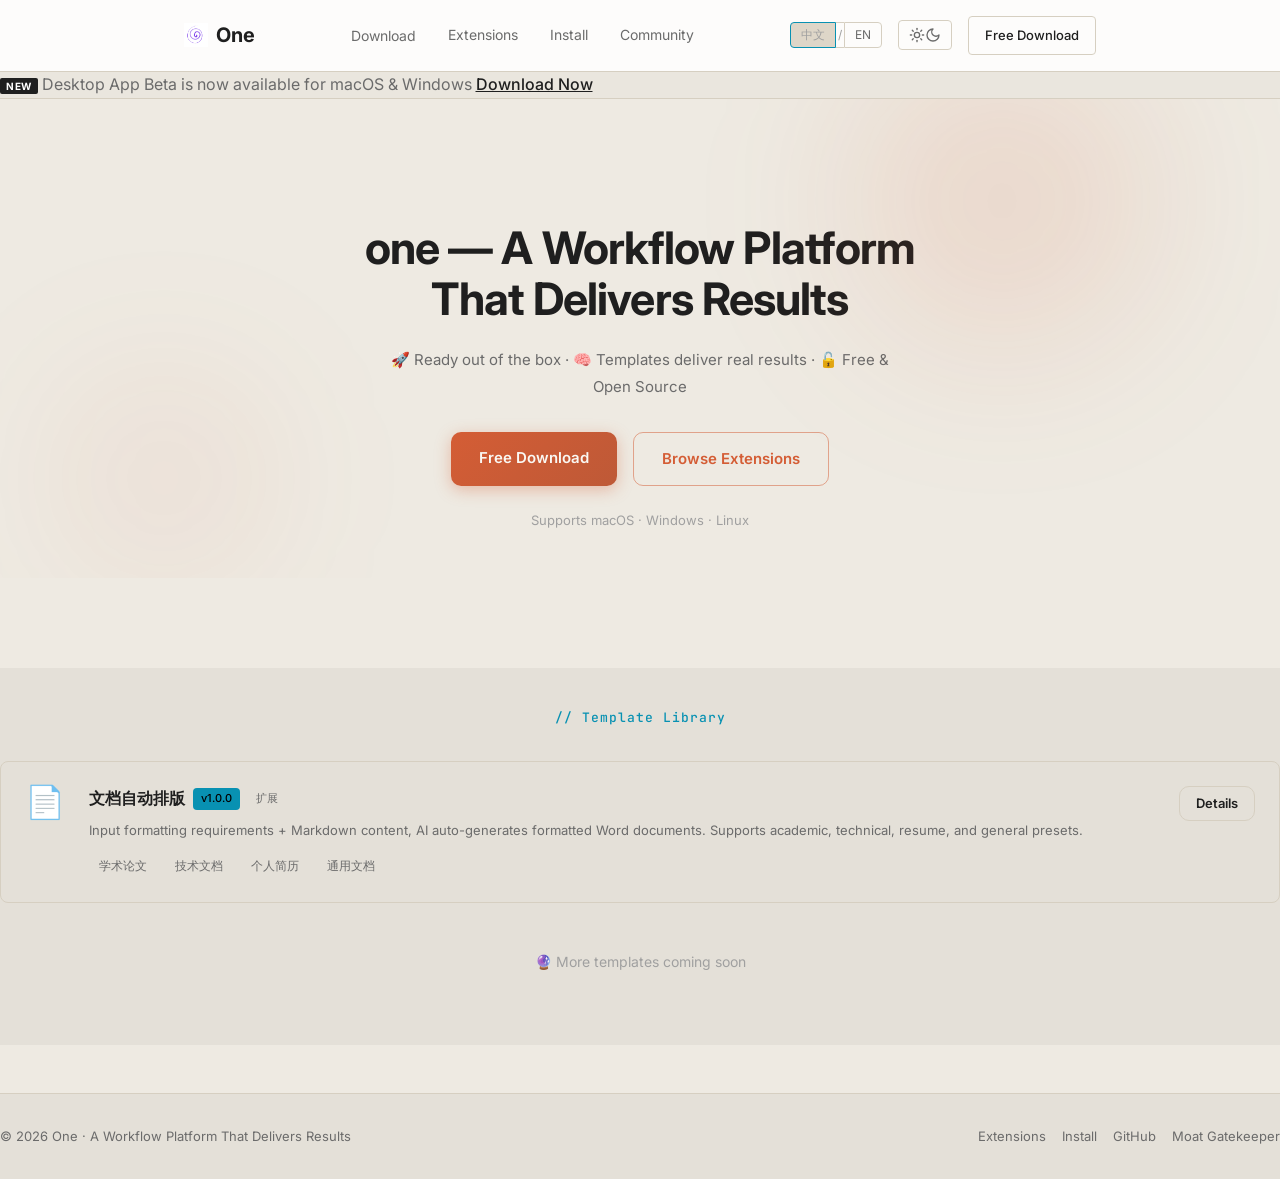
==== commit 65101f68: "feat: 首页底部添加 Moat 开源门禁链接" ====
--- a/index.html
+++ b/index.html
@@ -229,6 +229,9 @@
  <span class="lang-en">Install</span>
  </a>
  <a href="https://github.com/wang-jie-git/one" target="_blank" rel="noopener" style="color: var(--text-muted); text-decoration: none;">GitHub</a>
+ <a href="https://github.com/wang-jie-git/moat" target="_blank" rel="noopener" style="color: var(--text-muted); text-decoration: none;">
+  Moat <span class="lang-zh">开源门禁</span><span class="lang-en">Gatekeeper</span>
+ </a>
  </div>
  </div>
  </div>
@@ -263,39 +266,41 @@
  </div>
  </div>
 
- <!-- Dynamic Release Version Fetcher (R2 Public) -->
+ <!-- Dynamic Release Version Fetcher (via Pages Function proxy to avoid R2 CORS block) -->
  <script>
  const R2_PUBLIC = 'https://pub-50802a16630648dcab0c292c0d32d9fe.r2.dev';
 
  async function updateDownloadLinks() {
  try {
+ // Fetch Windows version via Pages Function proxy (fixes CORS preflight 403)
  let textWin = '';
  try {
- const res = await fetch(R2_PUBLIC + '/latest.yml?t=' + Date.now());
+ const res = await fetch('/api/latest-version?type=win&t=' + Date.now());
  if (res.ok) textWin = await res.text();
  } catch (e) {
- console.warn("Fetch latest.yml failed", e);
+ console.warn("Fetch latest version failed (win)", e);
  }
  const matchWin = textWin.match(/version:\s*([0-9\.]+)/);
  if (matchWin && matchWin[1]) {
  const ver = matchWin[1];
  const wl = document.getElementById('download-win');
  if (wl) {
- wl.href = R2_PUBLIC + '/Wan%20Setup%20' + ver + '.exe';
+ wl.href = R2_PUBLIC + '/One%20Setup%20' + ver + '.exe';
  wl.textContent = 'Windows (x64) v' + ver;
  }
  const mw = document.getElementById('modal-download-win');
- if (mw) mw.href = R2_PUBLIC + '/Wan%20Setup%20' + ver + '.exe';
+ if (mw) mw.href = R2_PUBLIC + '/One%20Setup%20' + ver + '.exe';
  const mv = document.getElementById('modal-win-version');
  if (mv) mv.textContent = 'v' + ver;
  }
 
+ // Fetch macOS version via Pages Function proxy
  let textMac = '';
  try {
- const res = await fetch(R2_PUBLIC + '/latest-mac.yml?t=' + Date.now());
+ const res = await fetch('/api/latest-version?type=mac&t=' + Date.now());
  if (res.ok) textMac = await res.text();
  } catch (e) {
- console.warn("Fetch latest-mac.yml failed", e);
+ console.warn("Fetch latest version failed (mac)", e);
  }
  const matchMac = textMac.match(/version:\s*([0-9\.]+)/);
  if (matchMac && matchMac[1]) {
@@ -303,17 +308,17 @@
  const ma = document.getElementById('download-mac-arm');
  const mi = document.getElementById('download-mac-intel');
  if (ma) {
- ma.href = R2_PUBLIC + '/Wan-' + ver + '-arm64.dmg';
+ ma.href = R2_PUBLIC + '/One-' + ver + '-arm64.dmg';
  ma.textContent = 'Mac (Apple Silicon) v' + ver;
  }
  if (mi) {
- mi.href = R2_PUBLIC + '/Wan-' + ver + '-x64.dmg';
+ mi.href = R2_PUBLIC + '/One-' + ver + '-x64.dmg';
  mi.textContent = 'Mac (Intel) v' + ver;
  }
  const mm = document.getElementById('modal-download-mac-arm');
  const mi2 = document.getElementById('modal-download-mac-intel');
- if (mm) mm.href = R2_PUBLIC + '/Wan-' + ver + '-arm64.dmg';
- if (mi2) mi2.href = R2_PUBLIC + '/Wan-' + ver + '-x64.dmg';
+ if (mm) mm.href = R2_PUBLIC + '/One-' + ver + '-arm64.dmg';
+ if (mi2) mi2.href = R2_PUBLIC + '/One-' + ver + '-x64.dmg';
  const mv1 = document.getElementById('modal-mac-arm-version');
  const mv2 = document.getElementById('modal-mac-intel-version');
  if (mv1) mv1.textContent = 'v' + ver;
